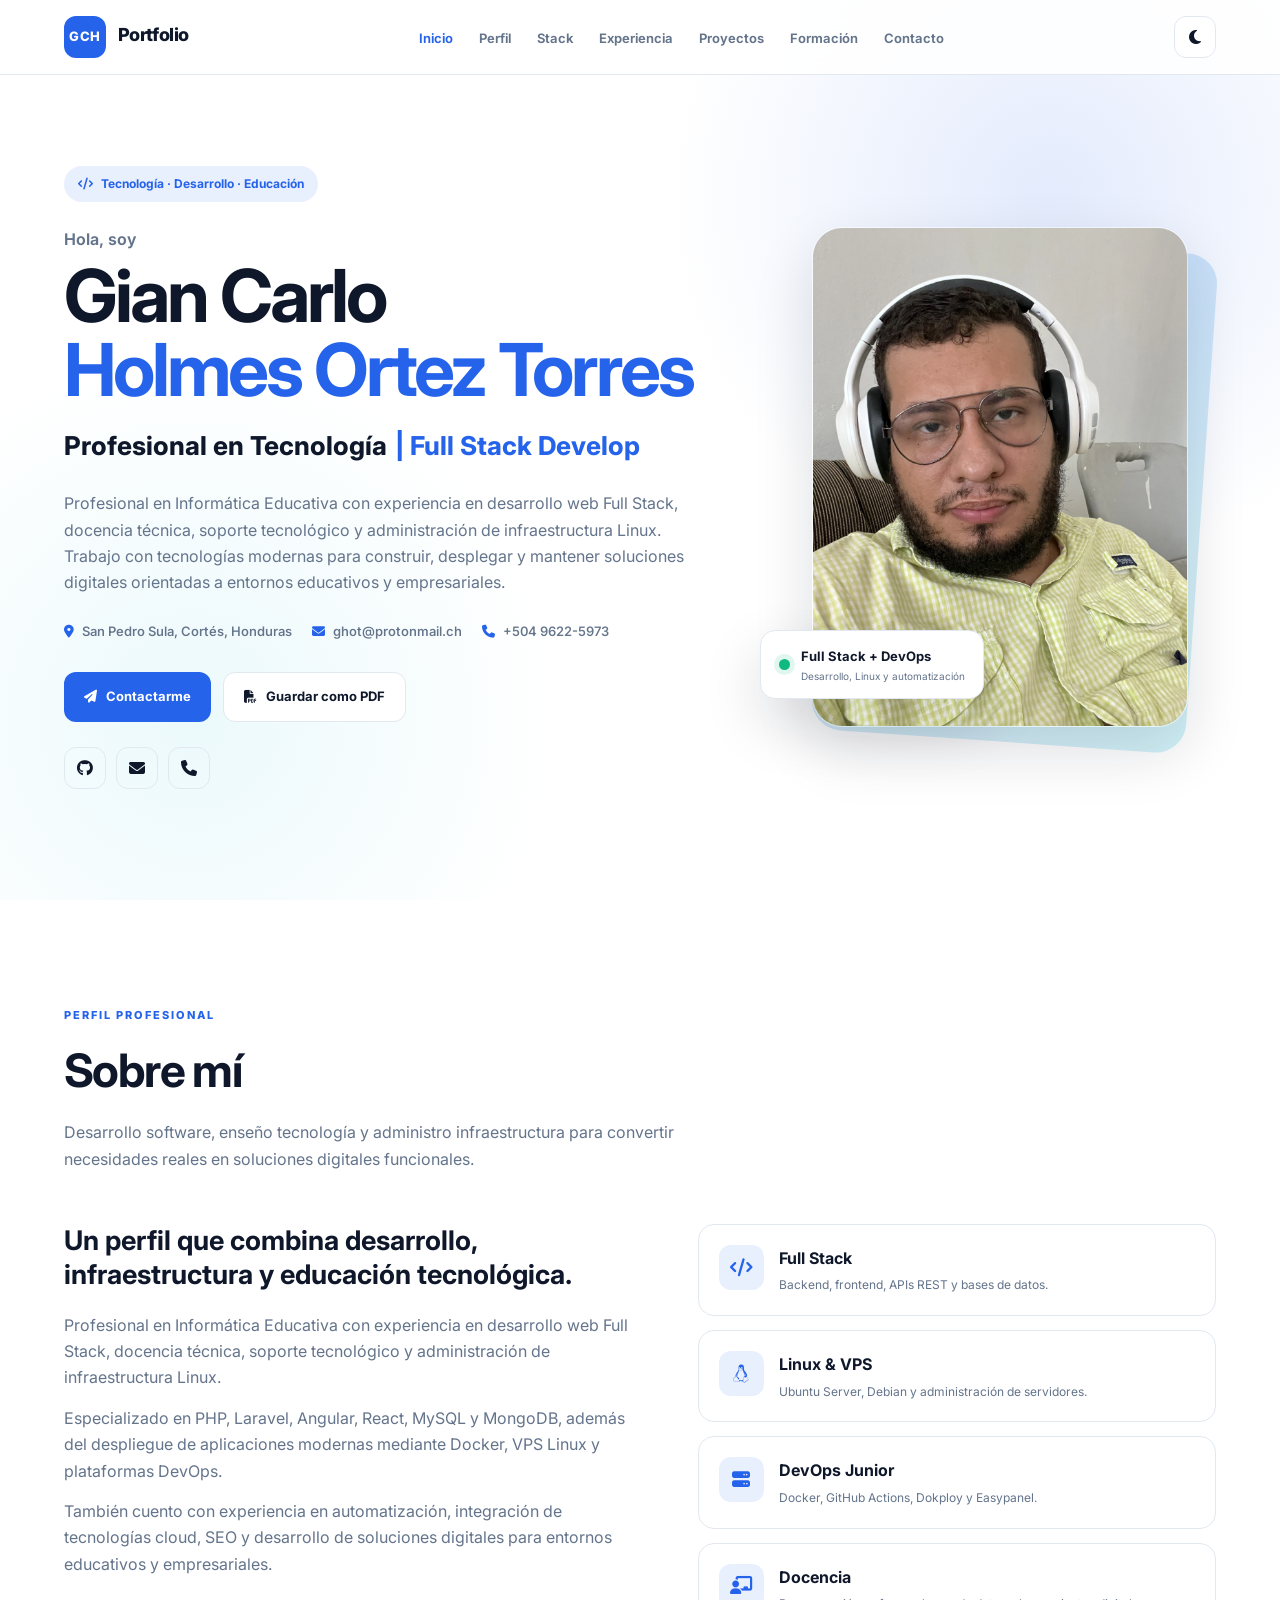
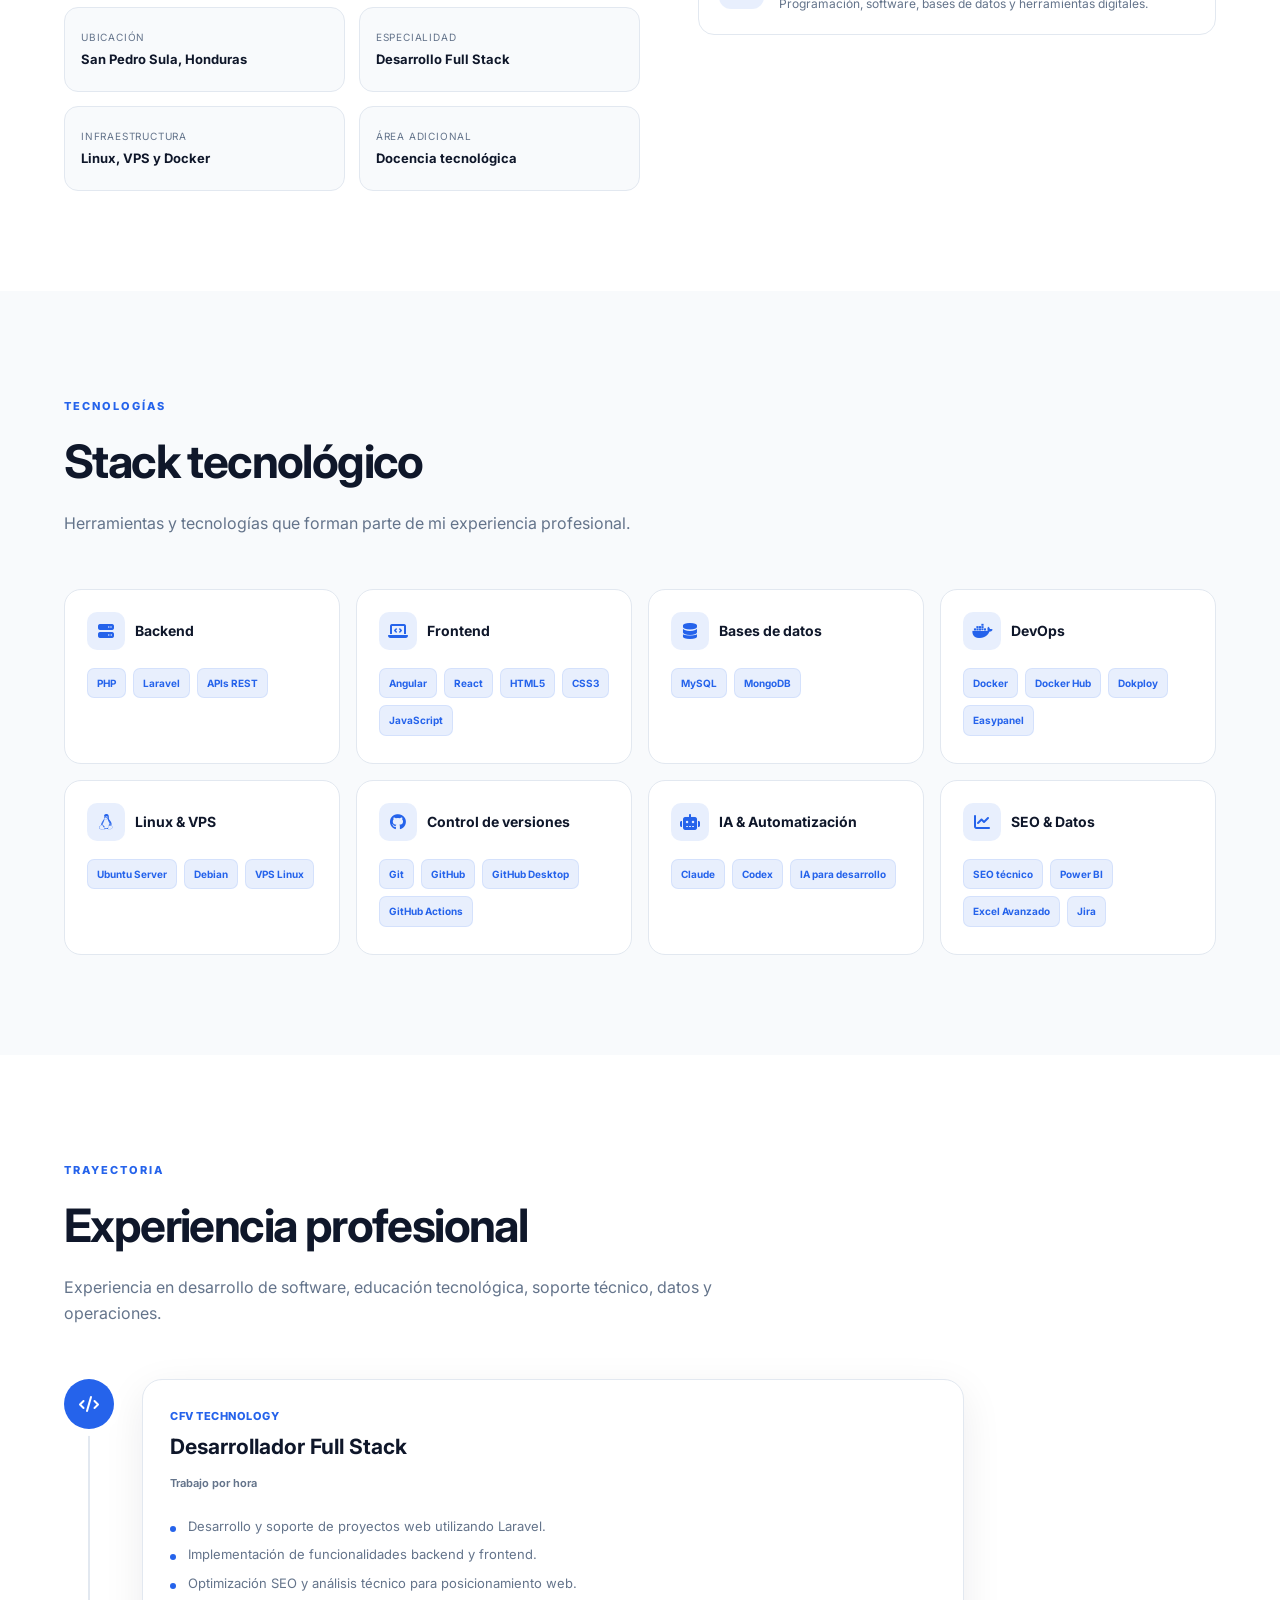
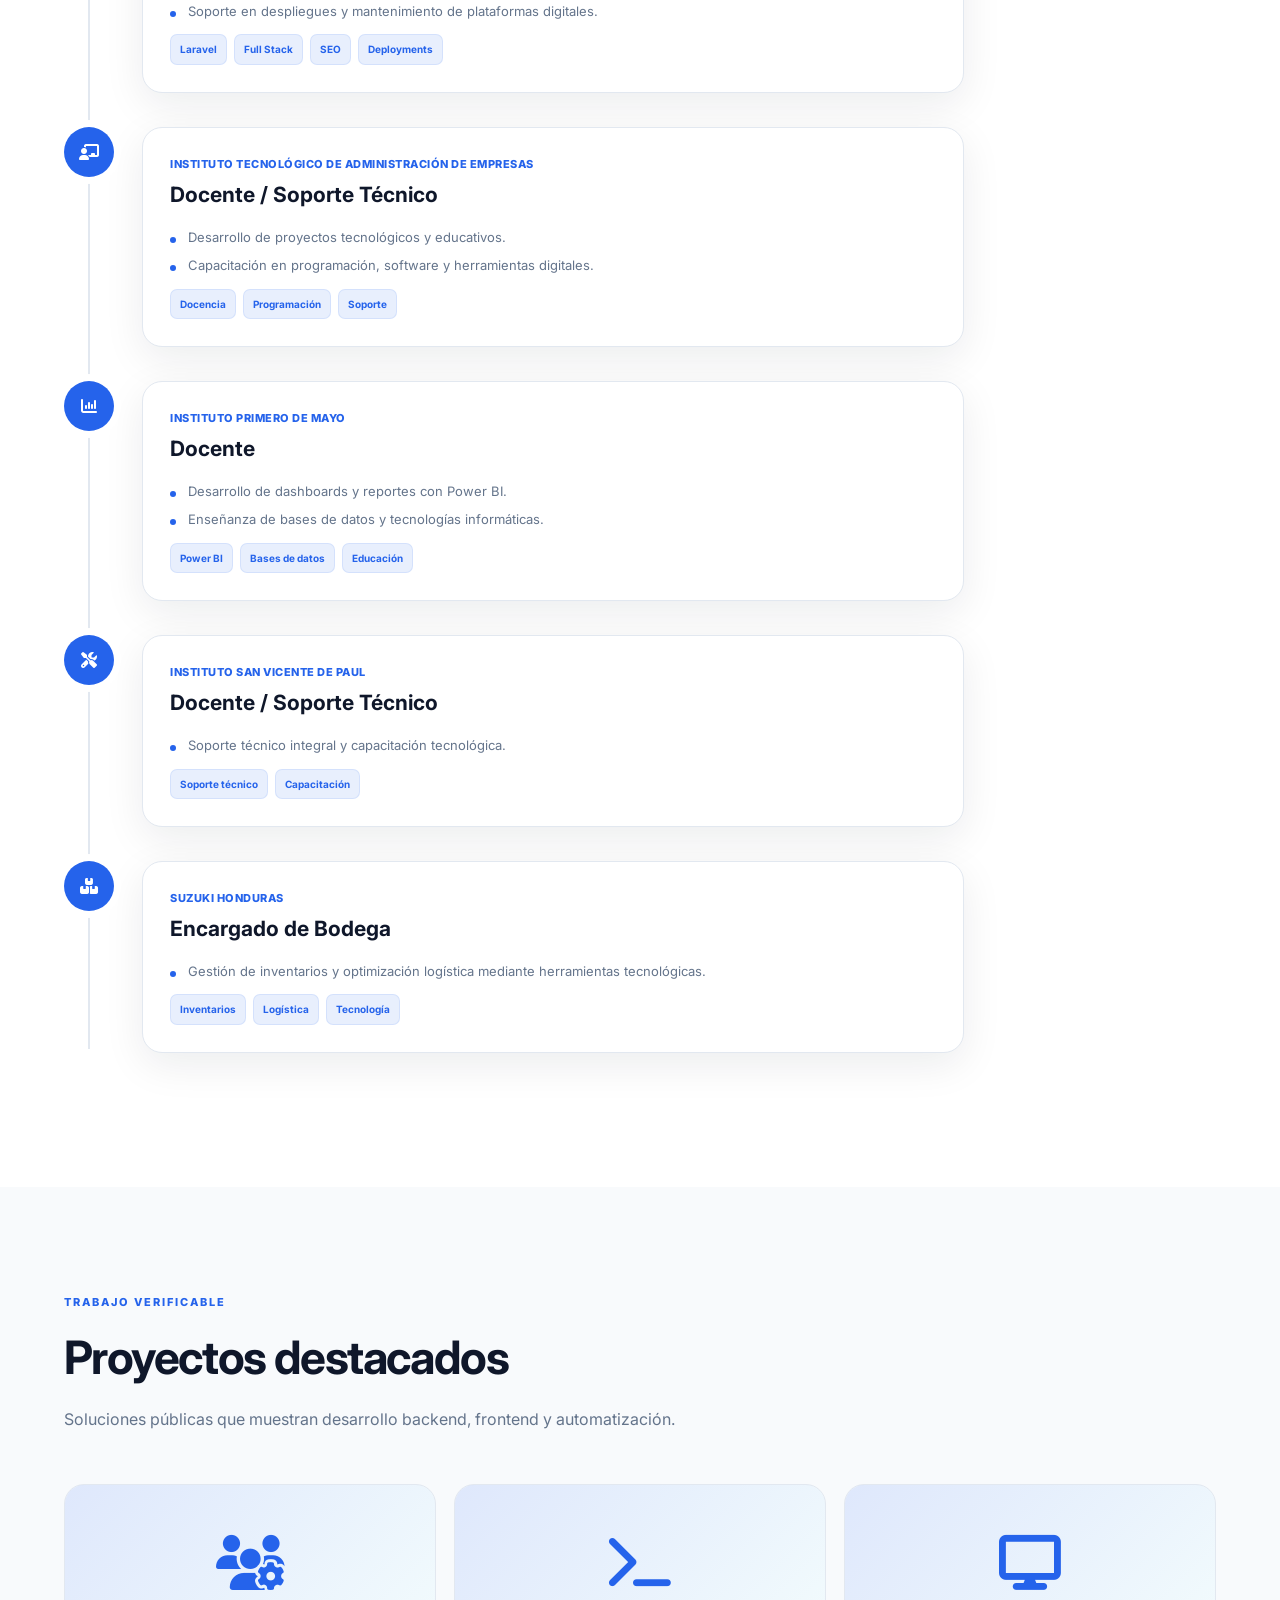
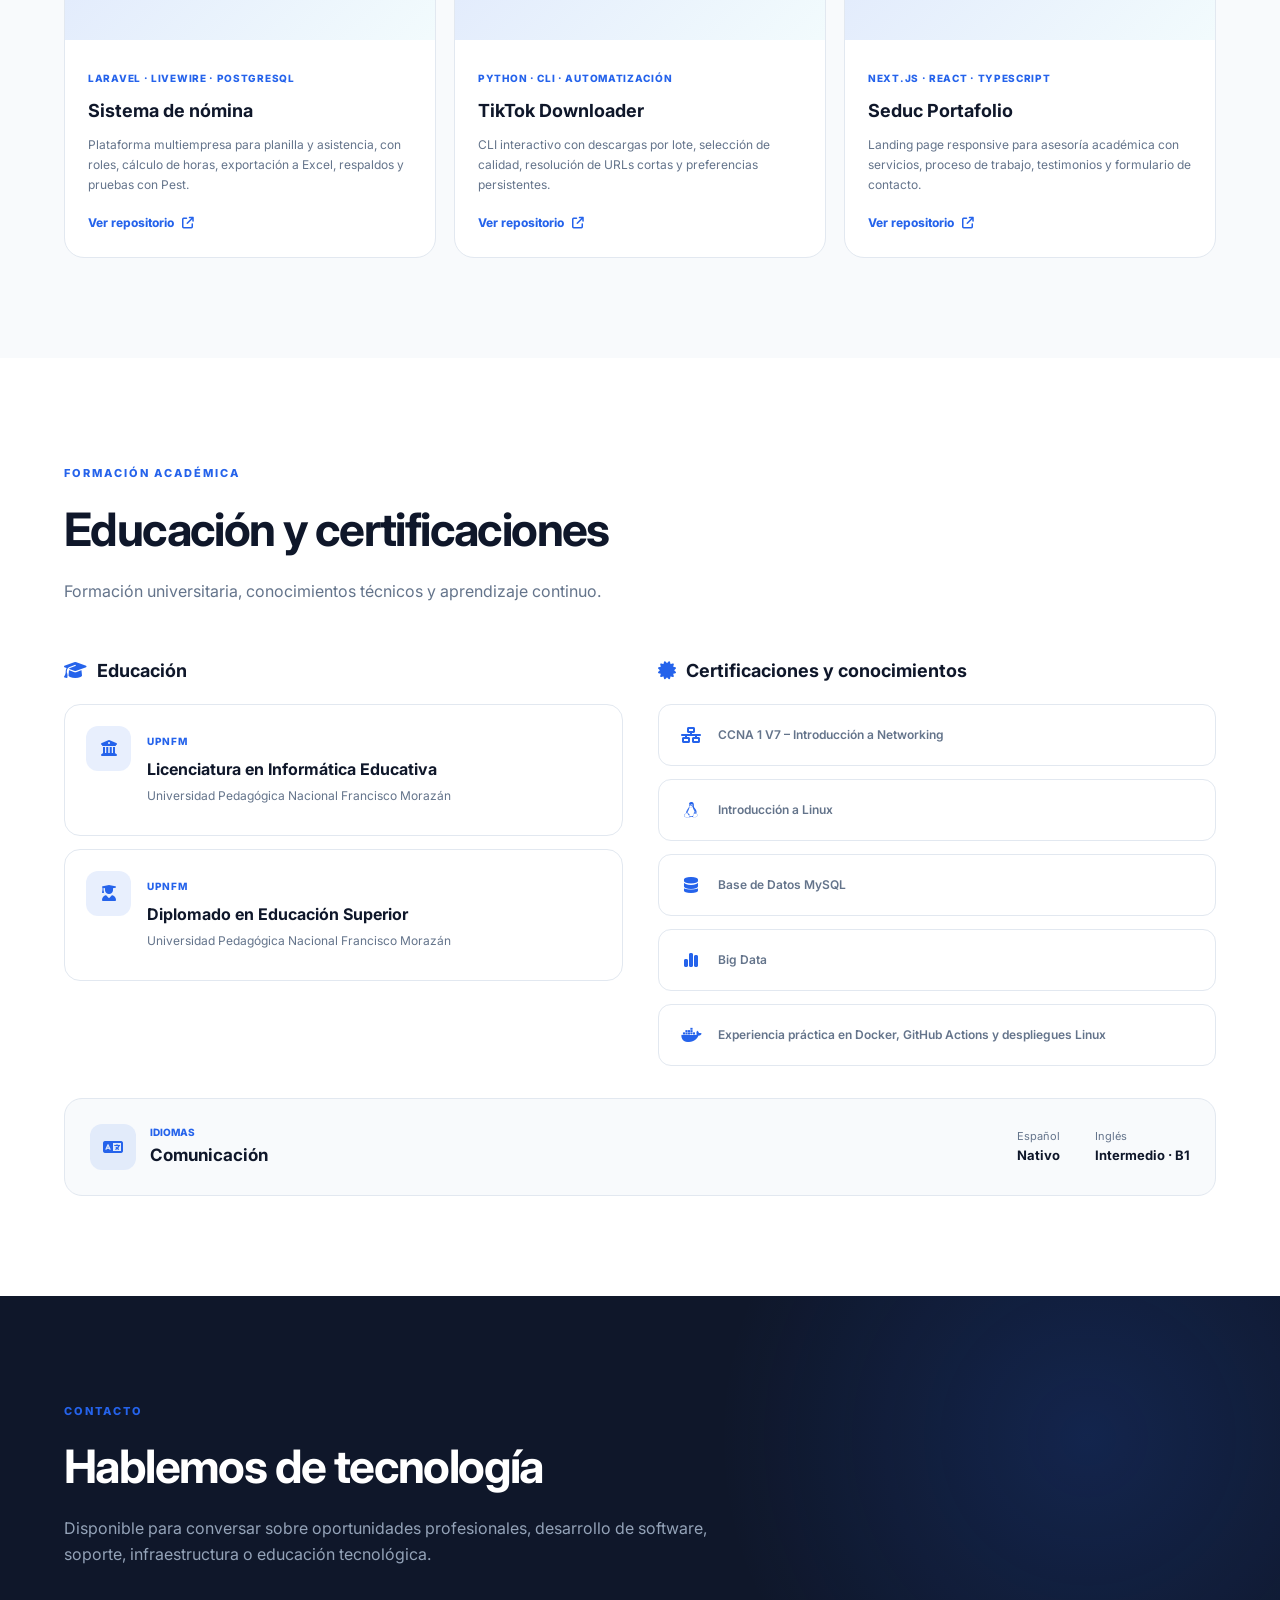
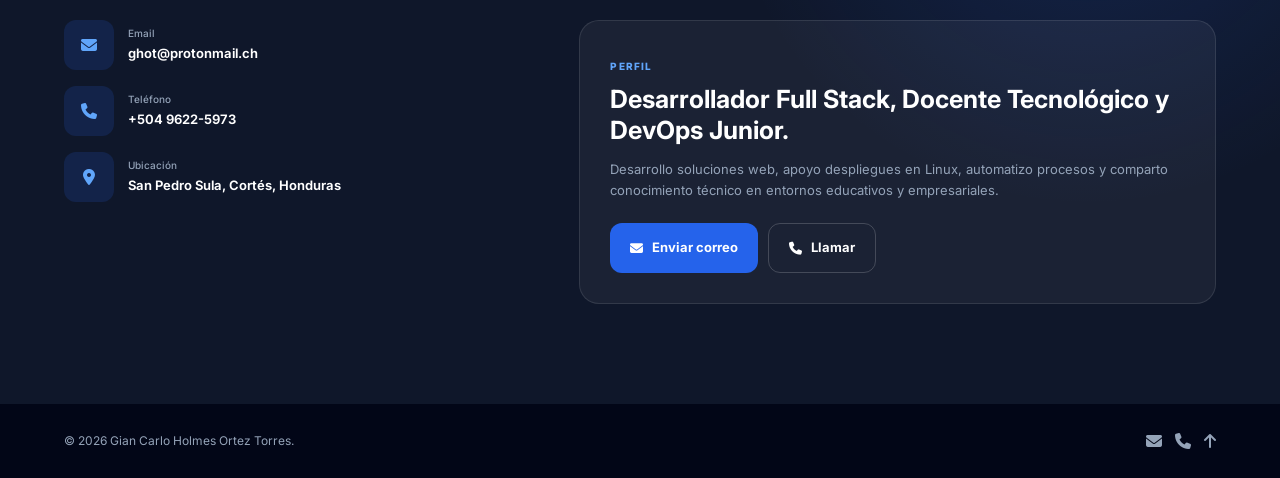
==== index.html @ e02d023d "destaca proyectos públicos verificados" ====
<!DOCTYPE html>
<html lang="es">
<head>
    <meta charset="UTF-8">
    <meta name="viewport" content="width=device-width, initial-scale=1.0">

    <meta name="description"
          content="Currículum profesional de Gian Carlo Holmes Ortez Torres, Desarrollador Full Stack, Docente Tecnológico y DevOps Junior.">

    <meta name="author"
          content="Gian Carlo Holmes Ortez Torres">

    <link rel="canonical" href="https://m3rsy.github.io/">
    <link rel="icon" href="assets/img/perfil.webp" type="image/webp">
    <meta name="theme-color" content="#2563eb">

    <meta property="og:type" content="profile">
    <meta property="og:locale" content="es_HN">
    <meta property="og:url" content="https://m3rsy.github.io/">
    <meta property="og:title" content="Gian Carlo Holmes | Full Stack Developer">
    <meta property="og:description"
          content="Desarrollador Full Stack, docente tecnológico y profesional DevOps con experiencia en Linux, VPS y automatización.">
    <meta property="og:image" content="https://m3rsy.github.io/assets/img/perfil.webp">
    <meta property="profile:first_name" content="Gian Carlo">
    <meta property="profile:last_name" content="Holmes Ortez Torres">

    <meta name="twitter:card" content="summary_large_image">
    <meta name="twitter:title" content="Gian Carlo Holmes | Full Stack Developer">
    <meta name="twitter:description"
          content="Desarrollo Full Stack, educación tecnológica, Linux y DevOps.">
    <meta name="twitter:image" content="https://m3rsy.github.io/assets/img/perfil.webp">

    <title>Gian Carlo Holmes | Full Stack Developer</title>

    <script type="application/ld+json">
    {
        "@context": "https://schema.org",
        "@type": "Person",
        "name": "Gian Carlo Holmes Ortez Torres",
        "url": "https://m3rsy.github.io/",
        "image": "https://m3rsy.github.io/assets/img/perfil.webp",
        "email": "mailto:ghot@protonmail.ch",
        "telephone": "+50496225973",
        "jobTitle": "Desarrollador Full Stack",
        "address": {
            "@type": "PostalAddress",
            "addressLocality": "San Pedro Sula",
            "addressRegion": "Cortés",
            "addressCountry": "HN"
        },
        "sameAs": ["https://github.com/M3rsy"]
    }
    </script>

    <!-- Google Fonts -->
    <link rel="preconnect" href="https://fonts.googleapis.com">
    <link rel="preconnect" href="https://fonts.gstatic.com" crossorigin>
    <link href="https://fonts.googleapis.com/css2?family=Inter:wght@300;400;500;600;700;800&display=swap"
          rel="stylesheet">

    <!-- Font Awesome -->
    <link rel="stylesheet"
          href="https://cdnjs.cloudflare.com/ajax/libs/font-awesome/6.5.2/css/all.min.css">

    <!-- CSS -->
    <link rel="stylesheet" href="css/styles.css">
</head>

<body>

<a class="skip-link" href="#contenido">Saltar al contenido principal</a>

<header class="header">
    <nav class="navbar container">
        <a href="#inicio" class="logo">
            <span>GCH</span>
            Portfolio
        </a>

        <button class="menu-toggle"
                id="menuToggle"
                aria-label="Abrir menú"
                aria-controls="navMenu"
                aria-expanded="false">
            <i class="fa-solid fa-bars"></i>
        </button>

        <ul class="nav-menu" id="navMenu">
            <li><a href="#inicio" class="nav-link">Inicio</a></li>
            <li><a href="#perfil" class="nav-link">Perfil</a></li>
            <li><a href="#stack" class="nav-link">Stack</a></li>
            <li><a href="#experiencia" class="nav-link">Experiencia</a></li>
            <li><a href="#proyectos" class="nav-link">Proyectos</a></li>
            <li><a href="#formacion" class="nav-link">Formación</a></li>
            <li><a href="#contacto" class="nav-link">Contacto</a></li>
        </ul>

        <button class="theme-toggle"
                id="themeToggle"
                aria-label="Activar tema oscuro"
                aria-pressed="false">
            <i class="fa-solid fa-moon"></i>
        </button>
    </nav>
</header>


<main id="contenido">

<!-- =========================
     HERO
========================= -->
<section id="inicio" class="hero">
    <div class="container hero-grid">

        <div class="hero-content">

            <span class="hero-badge">
                <i class="fa-solid fa-code"></i>
                Tecnología · Desarrollo · Educación
            </span>

            <p class="hero-intro">Hola, soy</p>

            <h1>
                Gian Carlo
                <span>Holmes Ortez Torres</span>
            </h1>

            <div class="role-line">
                <span class="role-static">Profesional en Tecnología</span>
                <span class="typing-text"></span>
            </div>

            <p class="hero-description">
                Profesional en Informática Educativa con experiencia en desarrollo web Full Stack,
                docencia técnica, soporte tecnológico y administración de infraestructura Linux.
                Trabajo con tecnologías modernas para construir, desplegar y mantener soluciones
                digitales orientadas a entornos educativos y empresariales.
            </p>

            <div class="hero-info">
                <div>
                    <i class="fa-solid fa-location-dot"></i>
                    San Pedro Sula, Cortés, Honduras
                </div>

                <a href="mailto:ghot@protonmail.ch">
                    <i class="fa-solid fa-envelope"></i>
                    ghot@protonmail.ch
                </a>

                <a href="tel:+50496225973">
                    <i class="fa-solid fa-phone"></i>
                    +504 9622-5973
                </a>
            </div>

            <div class="hero-buttons">
                <a href="#contacto" class="btn btn-primary">
                    <i class="fa-solid fa-paper-plane"></i>
                    Contactarme
                </a>

                <button class="btn btn-secondary" id="printCV">
                    <i class="fa-solid fa-file-pdf"></i>
                    Guardar como PDF
                </button>
            </div>

            <div class="social-links">
                <a href="https://github.com/M3rsy"
                   target="_blank"
                   rel="noopener noreferrer"
                   aria-label="GitHub"
                   title="Perfil de GitHub de Gian Carlo">
                    <i class="fa-brands fa-github"></i>
                </a>

                <a href="mailto:ghot@protonmail.ch"
                   aria-label="Correo electrónico">
                    <i class="fa-solid fa-envelope"></i>
                </a>

                <a href="tel:+50496225973"
                   aria-label="Teléfono">
                    <i class="fa-solid fa-phone"></i>
                </a>
            </div>

        </div>

        <div class="hero-image">
            <div class="image-decoration"></div>

            <picture>
                <source srcset="assets/img/perfil.webp" type="image/webp">
                <img src="assets/img/perfil.jpg"
                     width="2316"
                     height="3088"
                     fetchpriority="high"
                     alt="Gian Carlo Holmes Ortez Torres">
            </picture>

            <div class="profile-card">
                <span class="status-dot"></span>
                <div>
                    <strong>Full Stack + DevOps</strong>
                    <small>Desarrollo, Linux y automatización</small>
                </div>
            </div>
        </div>

    </div>
</section>


<!-- =========================
     PERFIL
========================= -->
<section id="perfil" class="section">
    <div class="container">

        <div class="section-heading">
            <span>Perfil profesional</span>
            <h2>Sobre mí</h2>
            <p>
                Desarrollo software, enseño tecnología y administro infraestructura
                para convertir necesidades reales en soluciones digitales funcionales.
            </p>
        </div>

        <div class="about-grid">

            <div class="about-text">
                <h3>
                    Un perfil que combina desarrollo,
                    infraestructura y educación tecnológica.
                </h3>

                <p>
                    Profesional en Informática Educativa con experiencia en desarrollo web
                    Full Stack, docencia técnica, soporte tecnológico y administración
                    de infraestructura Linux.
                </p>

                <p>
                    Especializado en PHP, Laravel, Angular, React, MySQL y MongoDB,
                    además del despliegue de aplicaciones modernas mediante Docker,
                    VPS Linux y plataformas DevOps.
                </p>

                <p>
                    También cuento con experiencia en automatización, integración de
                    tecnologías cloud, SEO y desarrollo de soluciones digitales para
                    entornos educativos y empresariales.
                </p>

                <div class="personal-data">
                    <div>
                        <span>Ubicación</span>
                        <strong>San Pedro Sula, Honduras</strong>
                    </div>

                    <div>
                        <span>Especialidad</span>
                        <strong>Desarrollo Full Stack</strong>
                    </div>

                    <div>
                        <span>Infraestructura</span>
                        <strong>Linux, VPS y Docker</strong>
                    </div>

                    <div>
                        <span>Área adicional</span>
                        <strong>Docencia tecnológica</strong>
                    </div>
                </div>
            </div>

            <div class="focus-grid">

                <article class="focus-card">
                    <div class="focus-icon">
                        <i class="fa-solid fa-code"></i>
                    </div>
                    <div>
                        <h3>Full Stack</h3>
                        <p>Backend, frontend, APIs REST y bases de datos.</p>
                    </div>
                </article>

                <article class="focus-card">
                    <div class="focus-icon">
                        <i class="fa-brands fa-linux"></i>
                    </div>
                    <div>
                        <h3>Linux & VPS</h3>
                        <p>Ubuntu Server, Debian y administración de servidores.</p>
                    </div>
                </article>

                <article class="focus-card">
                    <div class="focus-icon">
                        <i class="fa-solid fa-server"></i>
                    </div>
                    <div>
                        <h3>DevOps Junior</h3>
                        <p>Docker, GitHub Actions, Dokploy y Easypanel.</p>
                    </div>
                </article>

                <article class="focus-card">
                    <div class="focus-icon">
                        <i class="fa-solid fa-chalkboard-user"></i>
                    </div>
                    <div>
                        <h3>Docencia</h3>
                        <p>Programación, software, bases de datos y herramientas digitales.</p>
                    </div>
                </article>

            </div>
        </div>
    </div>
</section>


<!-- =========================
     STACK
========================= -->
<section id="stack" class="section section-light">
    <div class="container">

        <div class="section-heading">
            <span>Tecnologías</span>
            <h2>Stack tecnológico</h2>
            <p>
                Herramientas y tecnologías que forman parte de mi experiencia profesional.
            </p>
        </div>

        <div class="stack-grid">

            <article class="stack-card">
                <div class="stack-card-head">
                    <i class="fa-solid fa-server"></i>
                    <h3>Backend</h3>
                </div>
                <div class="tags">
                    <span>PHP</span>
                    <span>Laravel</span>
                    <span>APIs REST</span>
                </div>
            </article>

            <article class="stack-card">
                <div class="stack-card-head">
                    <i class="fa-solid fa-laptop-code"></i>
                    <h3>Frontend</h3>
                </div>
                <div class="tags">
                    <span>Angular</span>
                    <span>React</span>
                    <span>HTML5</span>
                    <span>CSS3</span>
                    <span>JavaScript</span>
                </div>
            </article>

            <article class="stack-card">
                <div class="stack-card-head">
                    <i class="fa-solid fa-database"></i>
                    <h3>Bases de datos</h3>
                </div>
                <div class="tags">
                    <span>MySQL</span>
                    <span>MongoDB</span>
                </div>
            </article>

            <article class="stack-card">
                <div class="stack-card-head">
                    <i class="fa-brands fa-docker"></i>
                    <h3>DevOps</h3>
                </div>
                <div class="tags">
                    <span>Docker</span>
                    <span>Docker Hub</span>
                    <span>Dokploy</span>
                    <span>Easypanel</span>
                </div>
            </article>

            <article class="stack-card">
                <div class="stack-card-head">
                    <i class="fa-brands fa-linux"></i>
                    <h3>Linux & VPS</h3>
                </div>
                <div class="tags">
                    <span>Ubuntu Server</span>
                    <span>Debian</span>
                    <span>VPS Linux</span>
                </div>
            </article>

            <article class="stack-card">
                <div class="stack-card-head">
                    <i class="fa-brands fa-github"></i>
                    <h3>Control de versiones</h3>
                </div>
                <div class="tags">
                    <span>Git</span>
                    <span>GitHub</span>
                    <span>GitHub Desktop</span>
                    <span>GitHub Actions</span>
                </div>
            </article>

            <article class="stack-card">
                <div class="stack-card-head">
                    <i class="fa-solid fa-robot"></i>
                    <h3>IA & Automatización</h3>
                </div>
                <div class="tags">
                    <span>Claude</span>
                    <span>Codex</span>
                    <span>IA para desarrollo</span>
                </div>
            </article>

            <article class="stack-card">
                <div class="stack-card-head">
                    <i class="fa-solid fa-chart-line"></i>
                    <h3>SEO & Datos</h3>
                </div>
                <div class="tags">
                    <span>SEO técnico</span>
                    <span>Power BI</span>
                    <span>Excel Avanzado</span>
                    <span>Jira</span>
                </div>
            </article>

        </div>
    </div>
</section>


<!-- =========================
     EXPERIENCIA
========================= -->
<section id="experiencia" class="section">
    <div class="container">

        <div class="section-heading">
            <span>Trayectoria</span>
            <h2>Experiencia profesional</h2>
            <p>
                Experiencia en desarrollo de software, educación tecnológica,
                soporte técnico, datos y operaciones.
            </p>
        </div>

        <div class="timeline">

            <article class="timeline-item">
                <div class="timeline-icon">
                    <i class="fa-solid fa-code"></i>
                </div>

                <div class="timeline-content">
                    <span class="timeline-company">CFV Technology</span>
                    <h3>Desarrollador Full Stack</h3>
                    <span class="timeline-type">Trabajo por hora</span>

                    <ul>
                        <li>Desarrollo y soporte de proyectos web utilizando Laravel.</li>
                        <li>Implementación de funcionalidades backend y frontend.</li>
                        <li>Optimización SEO y análisis técnico para posicionamiento web.</li>
                        <li>Soporte en despliegues y mantenimiento de plataformas digitales.</li>
                    </ul>

                    <div class="tags">
                        <span>Laravel</span>
                        <span>Full Stack</span>
                        <span>SEO</span>
                        <span>Deployments</span>
                    </div>
                </div>
            </article>

            <article class="timeline-item">
                <div class="timeline-icon">
                    <i class="fa-solid fa-chalkboard-user"></i>
                </div>

                <div class="timeline-content">
                    <span class="timeline-company">
                        Instituto Tecnológico de Administración de Empresas
                    </span>
                    <h3>Docente / Soporte Técnico</h3>

                    <ul>
                        <li>Desarrollo de proyectos tecnológicos y educativos.</li>
                        <li>Capacitación en programación, software y herramientas digitales.</li>
                    </ul>

                    <div class="tags">
                        <span>Docencia</span>
                        <span>Programación</span>
                        <span>Soporte</span>
                    </div>
                </div>
            </article>

            <article class="timeline-item">
                <div class="timeline-icon">
                    <i class="fa-solid fa-chart-column"></i>
                </div>

                <div class="timeline-content">
                    <span class="timeline-company">Instituto Primero de Mayo</span>
                    <h3>Docente</h3>

                    <ul>
                        <li>Desarrollo de dashboards y reportes con Power BI.</li>
                        <li>Enseñanza de bases de datos y tecnologías informáticas.</li>
                    </ul>

                    <div class="tags">
                        <span>Power BI</span>
                        <span>Bases de datos</span>
                        <span>Educación</span>
                    </div>
                </div>
            </article>

            <article class="timeline-item">
                <div class="timeline-icon">
                    <i class="fa-solid fa-screwdriver-wrench"></i>
                </div>

                <div class="timeline-content">
                    <span class="timeline-company">Instituto San Vicente de Paul</span>
                    <h3>Docente / Soporte Técnico</h3>

                    <ul>
                        <li>Soporte técnico integral y capacitación tecnológica.</li>
                    </ul>

                    <div class="tags">
                        <span>Soporte técnico</span>
                        <span>Capacitación</span>
                    </div>
                </div>
            </article>

            <article class="timeline-item">
                <div class="timeline-icon">
                    <i class="fa-solid fa-boxes-stacked"></i>
                </div>

                <div class="timeline-content">
                    <span class="timeline-company">Suzuki Honduras</span>
                    <h3>Encargado de Bodega</h3>

                    <ul>
                        <li>
                            Gestión de inventarios y optimización logística mediante
                            herramientas tecnológicas.
                        </li>
                    </ul>

                    <div class="tags">
                        <span>Inventarios</span>
                        <span>Logística</span>
                        <span>Tecnología</span>
                    </div>
                </div>
            </article>

        </div>
    </div>
</section>


<!-- =========================
     PROYECTOS
========================= -->
<section id="proyectos" class="section section-light">
    <div class="container">

        <div class="section-heading">
            <span>Trabajo verificable</span>
            <h2>Proyectos destacados</h2>
            <p>
                Soluciones públicas que muestran desarrollo backend, frontend y automatización.
            </p>
        </div>

        <div class="projects-grid">

            <article class="project-card">
                <div class="project-visual">
                    <i class="fa-solid fa-users-gear"></i>
                </div>

                <div class="project-content">
                    <span>Laravel · Livewire · PostgreSQL</span>
                    <h3>Sistema de nómina</h3>
                    <p>
                        Plataforma multiempresa para planilla y asistencia, con roles,
                        cálculo de horas, exportación a Excel, respaldos y pruebas con Pest.
                    </p>
                    <a class="project-link"
                       href="https://github.com/M3rsy/nomina"
                       target="_blank"
                       rel="noopener noreferrer">
                        Ver repositorio <i class="fa-solid fa-arrow-up-right-from-square"></i>
                    </a>
                </div>
            </article>

            <article class="project-card">
                <div class="project-visual">
                    <i class="fa-solid fa-terminal"></i>
                </div>

                <div class="project-content">
                    <span>Python · CLI · Automatización</span>
                    <h3>TikTok Downloader</h3>
                    <p>
                        CLI interactivo con descargas por lote, selección de calidad,
                        resolución de URLs cortas y preferencias persistentes.
                    </p>
                    <a class="project-link"
                       href="https://github.com/M3rsy/tik-tok-downloader"
                       target="_blank"
                       rel="noopener noreferrer">
                        Ver repositorio <i class="fa-solid fa-arrow-up-right-from-square"></i>
                    </a>
                </div>
            </article>

            <article class="project-card">
                <div class="project-visual">
                    <i class="fa-solid fa-display"></i>
                </div>

                <div class="project-content">
                    <span>Next.js · React · TypeScript</span>
                    <h3>Seduc Portafolio</h3>
                    <p>
                        Landing page responsive para asesoría académica con servicios,
                        proceso de trabajo, testimonios y formulario de contacto.
                    </p>
                    <a class="project-link"
                       href="https://github.com/M3rsy/Seduc-Portafolio"
                       target="_blank"
                       rel="noopener noreferrer">
                        Ver repositorio <i class="fa-solid fa-arrow-up-right-from-square"></i>
                    </a>
                </div>
            </article>

        </div>
    </div>
</section>


<!-- =========================
     FORMACIÓN
========================= -->
<section id="formacion" class="section">
    <div class="container">

        <div class="section-heading">
            <span>Formación académica</span>
            <h2>Educación y certificaciones</h2>
            <p>
                Formación universitaria, conocimientos técnicos y aprendizaje continuo.
            </p>
        </div>

        <div class="formation-layout">

            <div>
                <h3 class="subsection-title">
                    <i class="fa-solid fa-graduation-cap"></i>
                    Educación
                </h3>

                <div class="education-list">

                    <article class="education-card">
                        <div class="education-icon">
                            <i class="fa-solid fa-university"></i>
                        </div>

                        <div>
                            <span>UPNFM</span>
                            <h3>Licenciatura en Informática Educativa</h3>
                            <p>
                                Universidad Pedagógica Nacional Francisco Morazán
                            </p>
                        </div>
                    </article>

                    <article class="education-card">
                        <div class="education-icon">
                            <i class="fa-solid fa-user-graduate"></i>
                        </div>

                        <div>
                            <span>UPNFM</span>
                            <h3>Diplomado en Educación Superior</h3>
                            <p>
                                Universidad Pedagógica Nacional Francisco Morazán
                            </p>
                        </div>
                    </article>

                </div>
            </div>


            <div>
                <h3 class="subsection-title">
                    <i class="fa-solid fa-certificate"></i>
                    Certificaciones y conocimientos
                </h3>

                <div class="certification-list">

                    <article class="certification-item">
                        <i class="fa-solid fa-network-wired"></i>
                        <span>CCNA 1 V7 – Introducción a Networking</span>
                    </article>

                    <article class="certification-item">
                        <i class="fa-brands fa-linux"></i>
                        <span>Introducción a Linux</span>
                    </article>

                    <article class="certification-item">
                        <i class="fa-solid fa-database"></i>
                        <span>Base de Datos MySQL</span>
                    </article>

                    <article class="certification-item">
                        <i class="fa-solid fa-chart-simple"></i>
                        <span>Big Data</span>
                    </article>

                    <article class="certification-item">
                        <i class="fa-brands fa-docker"></i>
                        <span>
                            Experiencia práctica en Docker, GitHub Actions
                            y despliegues Linux
                        </span>
                    </article>

                </div>
            </div>

        </div>


        <div class="languages-card">
            <div class="languages-head">
                <i class="fa-solid fa-language"></i>
                <div>
                    <span>Idiomas</span>
                    <h3>Comunicación</h3>
                </div>
            </div>

            <div class="language-items">
                <div class="language-item">
                    <span>Español</span>
                    <strong>Nativo</strong>
                </div>

                <div class="language-item">
                    <span>Inglés</span>
                    <strong>Intermedio · B1</strong>
                </div>
            </div>
        </div>

    </div>
</section>


<!-- =========================
     CONTACTO
========================= -->
<section id="contacto" class="section contact-section">
    <div class="container">

        <div class="section-heading light">
            <span>Contacto</span>
            <h2>Hablemos de tecnología</h2>
            <p>
                Disponible para conversar sobre oportunidades profesionales,
                desarrollo de software, soporte, infraestructura o educación tecnológica.
            </p>
        </div>

        <div class="contact-grid">

            <div class="contact-info">

                <a class="contact-item" href="mailto:ghot@protonmail.ch">
                    <div>
                        <i class="fa-solid fa-envelope"></i>
                    </div>
                    <span>
                        <small>Email</small>
                        ghot@protonmail.ch
                    </span>
                </a>

                <a class="contact-item" href="tel:+50496225973">
                    <div>
                        <i class="fa-solid fa-phone"></i>
                    </div>
                    <span>
                        <small>Teléfono</small>
                        +504 9622-5973
                    </span>
                </a>

                <article class="contact-item">
                    <div>
                        <i class="fa-solid fa-location-dot"></i>
                    </div>
                    <span>
                        <small>Ubicación</small>
                        San Pedro Sula, Cortés, Honduras
                    </span>
                </article>

            </div>


            <div class="contact-panel">
                <span class="contact-panel-label">Perfil</span>

                <h3>
                    Desarrollador Full Stack,
                    Docente Tecnológico y DevOps Junior.
                </h3>

                <p>
                    Desarrollo soluciones web, apoyo despliegues en Linux,
                    automatizo procesos y comparto conocimiento técnico
                    en entornos educativos y empresariales.
                </p>

                <div class="contact-panel-actions">
                    <a href="mailto:ghot@protonmail.ch"
                       class="btn btn-primary">
                        <i class="fa-solid fa-envelope"></i>
                        Enviar correo
                    </a>

                    <a href="tel:+50496225973"
                       class="btn btn-dark-outline">
                        <i class="fa-solid fa-phone"></i>
                        Llamar
                    </a>
                </div>
            </div>

        </div>

    </div>
</section>

</main>


<footer class="footer">
    <div class="container footer-content">

        <p>
            © <span id="currentYear"></span>
            Gian Carlo Holmes Ortez Torres.
        </p>

        <div>
            <a href="mailto:ghot@protonmail.ch" aria-label="Correo">
                <i class="fa-solid fa-envelope"></i>
            </a>

            <a href="tel:+50496225973" aria-label="Teléfono">
                <i class="fa-solid fa-phone"></i>
            </a>

            <a href="#inicio" aria-label="Volver al inicio">
                <i class="fa-solid fa-arrow-up"></i>
            </a>
        </div>

    </div>
</footer>


<button id="scrollTop"
        class="scroll-top"
        aria-label="Volver arriba">
    <i class="fa-solid fa-arrow-up"></i>
</button>

<script src="js/app.js"></script>

</body>
</html>
---- css/styles.css ----
/* ==============================================
   VARIABLES
============================================== */

:root {
    --primary: #2563eb;
    --primary-dark: #1d4ed8;
    --primary-soft: rgba(37, 99, 235, 0.10);

    --accent: #06b6d4;

    --background: #ffffff;
    --background-light: #f8fafc;

    --card: #ffffff;

    --text: #0f172a;
    --text-secondary: #64748b;

    --border: #e2e8f0;

    --success: #10b981;

    --shadow:
        0 12px 40px rgba(15, 23, 42, 0.08);

    --shadow-hover:
        0 24px 60px rgba(15, 23, 42, 0.14);

    --radius: 20px;

    --transition: 0.3s ease;
}


/* DARK MODE */

body.dark {
    --background: #0f172a;
    --background-light: #111827;
    --card: #1e293b;
    --text: #f8fafc;
    --text-secondary: #94a3b8;
    --border: #334155;
    --primary-soft: rgba(96, 165, 250, 0.12);
}


/* ==============================================
   RESET
============================================== */

* {
    margin: 0;
    padding: 0;
    box-sizing: border-box;
}


html {
    scroll-behavior: smooth;
}


body {
    font-family: "Inter", sans-serif;
    background: var(--background);
    color: var(--text);
    line-height: 1.65;
    transition:
        background var(--transition),
        color var(--transition);
}


img {
    width: 100%;
    display: block;
}


a {
    text-decoration: none;
    color: inherit;
}


ul {
    list-style: none;
}


button,
input,
textarea {
    font: inherit;
}


button {
    cursor: pointer;
}


:focus-visible {
    outline: 3px solid var(--accent);
    outline-offset: 4px;
}


.skip-link {
    position: fixed;
    top: 12px;
    left: 12px;
    z-index: 2000;

    padding: 10px 16px;
    border-radius: 10px;

    background: var(--text);
    color: var(--background);

    transform: translateY(-150%);
}


.skip-link:focus {
    transform: translateY(0);
}


.container {
    width: min(1160px, 90%);
    margin-inline: auto;
}


/* ==============================================
   HEADER
============================================== */

.header {
    position: fixed;
    top: 0;
    left: 0;
    width: 100%;
    z-index: 1000;

    background: rgba(255, 255, 255, 0.86);
    backdrop-filter: blur(18px);

    border-bottom: 1px solid var(--border);
}


body.dark .header {
    background: rgba(15, 23, 42, 0.90);
}


.navbar {
    min-height: 74px;

    display: flex;
    align-items: center;
    justify-content: space-between;

    gap: 24px;
}


.logo {
    font-size: 18px;
    font-weight: 800;
    letter-spacing: -0.4px;
}


.logo span {
    display: inline-flex;
    align-items: center;
    justify-content: center;

    width: 42px;
    height: 42px;

    margin-right: 8px;

    border-radius: 12px;

    background: var(--primary);
    color: #ffffff;

    font-size: 13px;
    letter-spacing: 0.6px;
}


.nav-menu {
    display: flex;
    align-items: center;
    gap: 26px;
}


.nav-link {
    font-size: 13px;
    font-weight: 650;

    color: var(--text-secondary);

    transition: var(--transition);
}


.nav-link:hover,
.nav-link.active {
    color: var(--primary);
}


.theme-toggle,
.menu-toggle {
    width: 42px;
    height: 42px;

    border: 1px solid var(--border);
    border-radius: 12px;

    background: var(--card);
    color: var(--text);

    display: grid;
    place-items: center;

    transition: var(--transition);
}


.theme-toggle:hover,
.menu-toggle:hover {
    border-color: var(--primary);
    color: var(--primary);
}


.menu-toggle {
    display: none;
}


/* ==============================================
   HERO
============================================== */

.hero {
    position: relative;
    overflow: hidden;

    min-height: 100vh;

    padding: 145px 0 90px;

    display: flex;
    align-items: center;

    background:
        radial-gradient(
            circle at 82% 22%,
            rgba(37, 99, 235, 0.13),
            transparent 30%
        ),
        radial-gradient(
            circle at 15% 80%,
            rgba(6, 182, 212, 0.08),
            transparent 28%
        );
}


.hero-grid {
    display: grid;

    grid-template-columns:
        minmax(0, 1.2fr)
        minmax(320px, 0.8fr);

    align-items: center;

    gap: 72px;
}


.hero-badge {
    display: inline-flex;
    align-items: center;

    gap: 8px;

    padding: 8px 14px;

    border-radius: 999px;

    background: var(--primary-soft);
    color: var(--primary);

    font-weight: 700;
    font-size: 12px;

    margin-bottom: 24px;
}


.hero-intro {
    color: var(--text-secondary);
    font-weight: 650;
    margin-bottom: 6px;
}


.hero h1 {
    max-width: 780px;

    font-size: clamp(44px, 5.7vw, 74px);
    line-height: 1.02;

    letter-spacing: -3px;

    margin-bottom: 18px;
}


.hero h1 span {
    display: block;
    color: var(--primary);
}


.role-line {
    min-height: 35px;

    display: flex;
    flex-wrap: wrap;
    align-items: center;

    gap: 8px;

    margin-bottom: 22px;

    font-size: clamp(18px, 2.4vw, 26px);
    font-weight: 750;
}


.role-static {
    color: var(--text);
}


.typing-text {
    color: var(--primary);
}


.hero-description {
    max-width: 720px;

    color: var(--text-secondary);

    font-size: 16px;

    margin-bottom: 25px;
}


.hero-info {
    display: flex;
    flex-wrap: wrap;

    gap: 12px 20px;

    color: var(--text-secondary);

    margin-bottom: 30px;
}


.hero-info div,
.hero-info a {
    display: inline-flex;
    align-items: center;

    gap: 8px;

    font-size: 13px;
    font-weight: 550;

    transition: var(--transition);
}


.hero-info a:hover {
    color: var(--primary);
}


.hero-info i {
    color: var(--primary);
}


/* ==============================================
   BUTTONS
============================================== */

.hero-buttons {
    display: flex;
    flex-wrap: wrap;

    gap: 12px;

    margin-bottom: 25px;
}


.btn {
    display: inline-flex;

    align-items: center;
    justify-content: center;

    gap: 9px;

    border: none;

    padding: 13px 20px;

    border-radius: 12px;

    font-size: 13px;
    font-weight: 700;

    transition: var(--transition);
}


.btn-primary {
    background: var(--primary);
    color: #ffffff;
}


.btn-primary:hover {
    background: var(--primary-dark);
    transform: translateY(-2px);
}


.btn-secondary {
    background: var(--card);
    color: var(--text);

    border: 1px solid var(--border);
}


.btn-secondary:hover {
    border-color: var(--primary);
    color: var(--primary);
    transform: translateY(-2px);
}


.btn-dark-outline {
    color: #ffffff;
    background: transparent;

    border: 1px solid rgba(255, 255, 255, 0.18);
}


.btn-dark-outline:hover {
    border-color: #ffffff;
    background: rgba(255, 255, 255, 0.07);
}


/* ==============================================
   SOCIAL
============================================== */

.social-links {
    display: flex;
    gap: 10px;
}


.social-links a {
    width: 42px;
    height: 42px;

    border-radius: 12px;

    display: grid;
    place-items: center;

    border: 1px solid var(--border);

    transition: var(--transition);
}


.social-links a:hover {
    background: var(--primary);
    border-color: var(--primary);
    color: #ffffff;

    transform: translateY(-3px);
}


/* ==============================================
   HERO IMAGE
============================================== */

.hero-image {
    position: relative;

    max-width: 405px;

    margin-inline: auto;
}


.hero-image img {
    position: relative;

    height: 500px;

    object-fit: cover;

    border-radius: 30px;

    z-index: 2;

    border: 1px solid rgba(255, 255, 255, 0.35);

    box-shadow: var(--shadow-hover);
}


.image-decoration {
    position: absolute;

    inset: 15px -14px -15px 15px;

    background:
        linear-gradient(
            135deg,
            var(--primary),
            var(--accent)
        );

    border-radius: 30px;

    transform: rotate(4deg);

    opacity: 0.18;
}


.profile-card {
    position: absolute;

    bottom: 28px;
    left: -52px;

    z-index: 3;

    max-width: 270px;

    padding: 15px 18px;

    background: var(--card);

    box-shadow: var(--shadow-hover);

    border: 1px solid var(--border);
    border-radius: 15px;

    display: flex;
    align-items: center;

    gap: 11px;
}


.status-dot {
    width: 11px;
    height: 11px;

    flex: 0 0 auto;

    border-radius: 50%;

    background: var(--success);

    box-shadow:
        0 0 0 5px rgba(16, 185, 129, 0.13);
}


.profile-card strong {
    display: block;

    font-size: 13px;
}


.profile-card small {
    display: block;

    color: var(--text-secondary);

    font-size: 10px;
    line-height: 1.4;

    margin-top: 2px;
}


/* ==============================================
   SECTIONS
============================================== */

.section {
    padding: 100px 0;
}


.section-light {
    background: var(--background-light);
}


.section-heading {
    max-width: 700px;

    margin-bottom: 52px;
}


.section-heading > span {
    color: var(--primary);

    text-transform: uppercase;

    letter-spacing: 2px;

    font-size: 11px;
    font-weight: 800;
}


.section-heading h2 {
    font-size: clamp(32px, 4.8vw, 46px);

    margin: 7px 0 10px;

    letter-spacing: -1.6px;
}


.section-heading p {
    color: var(--text-secondary);
}


/* ==============================================
   ABOUT
============================================== */

.about-grid {
    display: grid;

    grid-template-columns:
        minmax(0, 1fr)
        minmax(0, 0.9fr);

    gap: 58px;

    align-items: start;
}


.about-text h3 {
    font-size: 27px;
    line-height: 1.25;

    margin-bottom: 20px;
}


.about-text p {
    color: var(--text-secondary);

    margin-bottom: 14px;
}


.personal-data {
    margin-top: 30px;

    display: grid;

    grid-template-columns:
        repeat(2, minmax(0, 1fr));

    gap: 14px;
}


.personal-data div {
    min-height: 85px;

    display: flex;
    flex-direction: column;
    justify-content: center;

    padding: 16px;

    background: var(--background-light);

    border: 1px solid var(--border);
    border-radius: 14px;
}


body.dark .personal-data div {
    background: rgba(255, 255, 255, 0.025);
}


.personal-data span {
    color: var(--text-secondary);

    font-size: 10px;
    text-transform: uppercase;
    letter-spacing: 0.8px;

    margin-bottom: 3px;
}


.personal-data strong {
    font-size: 13px;
}


.focus-grid {
    display: grid;
    gap: 14px;
}


.focus-card {
    padding: 20px;

    display: flex;
    align-items: flex-start;

    gap: 15px;

    background: var(--card);

    border: 1px solid var(--border);
    border-radius: 16px;

    transition: var(--transition);
}


.focus-card:hover {
    border-color: rgba(37, 99, 235, 0.35);
    transform: translateX(4px);
    box-shadow: var(--shadow);
}


.focus-icon {
    width: 45px;
    height: 45px;

    flex: 0 0 auto;

    border-radius: 12px;

    display: grid;
    place-items: center;

    background: var(--primary-soft);
    color: var(--primary);

    font-size: 18px;
}


.focus-card h3 {
    margin-bottom: 4px;

    font-size: 16px;
}


.focus-card p {
    color: var(--text-secondary);

    font-size: 12px;
}


/* ==============================================
   STACK
============================================== */

.stack-grid {
    display: grid;

    grid-template-columns:
        repeat(4, minmax(0, 1fr));

    gap: 16px;
}


.stack-card {
    min-height: 175px;

    padding: 22px;

    background: var(--card);

    border: 1px solid var(--border);
    border-radius: 17px;

    transition: var(--transition);
}


.stack-card:hover {
    transform: translateY(-5px);

    border-color: rgba(37, 99, 235, 0.35);

    box-shadow: var(--shadow);
}


.stack-card-head {
    display: flex;
    align-items: center;

    gap: 10px;

    margin-bottom: 18px;
}


.stack-card-head i {
    width: 38px;
    height: 38px;

    display: grid;
    place-items: center;

    border-radius: 10px;

    background: var(--primary-soft);
    color: var(--primary);
}


.stack-card-head h3 {
    font-size: 14px;
}


/* ==============================================
   TAGS
============================================== */

.tags {
    display: flex;

    flex-wrap: wrap;

    gap: 7px;

    margin-top: 12px;
}


.tags span {
    padding: 6px 9px;

    background: var(--primary-soft);
    color: var(--primary);

    border: 1px solid rgba(37, 99, 235, 0.10);
    border-radius: 7px;

    font-size: 10px;
    font-weight: 700;
}


/* ==============================================
   TIMELINE
============================================== */

.timeline {
    position: relative;

    max-width: 900px;
}


.timeline::before {
    content: "";

    position: absolute;

    left: 24px;
    top: 4px;

    width: 2px;
    height: calc(100% - 8px);

    background: var(--border);
}


.timeline-item {
    position: relative;

    display: grid;

    grid-template-columns:
        50px 1fr;

    gap: 28px;

    margin-bottom: 34px;
}


.timeline-icon {
    width: 50px;
    height: 50px;

    position: relative;

    z-index: 2;

    border-radius: 50%;

    display: grid;
    place-items: center;

    background: var(--primary);

    color: #ffffff;

    box-shadow:
        0 0 0 7px var(--background);
}


.timeline-content {
    padding: 27px;

    background: var(--card);

    border: 1px solid var(--border);
    border-radius: var(--radius);

    box-shadow: var(--shadow);
}


.timeline-company {
    display: block;

    color: var(--primary);

    font-size: 11px;
    font-weight: 800;

    text-transform: uppercase;
    letter-spacing: 0.5px;
}


.timeline-content h3 {
    margin: 5px 0 3px;

    font-size: 21px;
}


.timeline-type {
    display: inline-block;

    color: var(--text-secondary);

    font-size: 11px;
    font-weight: 650;

    margin-bottom: 10px;
}


.timeline-content ul {
    margin: 14px 0 0;
}


.timeline-content li {
    position: relative;

    margin: 7px 0;

    padding-left: 18px;

    color: var(--text-secondary);

    font-size: 13px;
}


.timeline-content li::before {
    content: "";

    position: absolute;

    left: 0;
    top: 10px;

    width: 6px;
    height: 6px;

    border-radius: 50%;

    background: var(--primary);
}


/* ==============================================
   COMPETENCY CARDS
============================================== */

.projects-grid {
    display: grid;

    grid-template-columns:
        repeat(3, minmax(0, 1fr));

    gap: 18px;
}


.project-card {
    overflow: hidden;

    background: var(--card);

    border: 1px solid var(--border);
    border-radius: var(--radius);

    transition: var(--transition);
}


.project-card:hover {
    transform: translateY(-7px);

    box-shadow: var(--shadow-hover);
}


.project-visual {
    height: 155px;

    display: grid;
    place-items: center;

    font-size: 55px;

    color: var(--primary);

    background:
        linear-gradient(
            135deg,
            rgba(37, 99, 235, 0.15),
            rgba(6, 182, 212, 0.05)
        );
}


.project-content {
    padding: 23px;
}


.project-content > span {
    color: var(--primary);

    font-size: 10px;
    font-weight: 800;

    text-transform: uppercase;
    letter-spacing: 0.7px;
}


.project-content h3 {
    margin: 6px 0 10px;

    font-size: 18px;
}


.project-content p {
    color: var(--text-secondary);

    font-size: 12px;
}


.project-link {
    display: inline-flex;
    align-items: center;
    gap: 8px;

    margin-top: 18px;

    color: var(--primary);

    font-size: 12px;
    font-weight: 750;
}


.project-link:hover {
    color: var(--primary-dark);
}


/* ==============================================
   FORMATION
============================================== */

.formation-layout {
    display: grid;

    grid-template-columns:
        minmax(0, 1fr)
        minmax(0, 1fr);

    gap: 35px;
}


.subsection-title {
    display: flex;
    align-items: center;

    gap: 10px;

    margin-bottom: 18px;

    font-size: 18px;
}


.subsection-title i {
    color: var(--primary);
}


.education-list,
.certification-list {
    display: grid;
    gap: 13px;
}


.education-card {
    min-height: 132px;

    padding: 21px;

    display: flex;
    align-items: flex-start;

    gap: 16px;

    background: var(--card);

    border: 1px solid var(--border);
    border-radius: 16px;
}


.education-icon {
    min-width: 45px;
    height: 45px;

    border-radius: 12px;

    background: var(--primary-soft);
    color: var(--primary);

    display: grid;
    place-items: center;
}


.education-card span {
    color: var(--primary);

    font-size: 10px;
    font-weight: 800;

    text-transform: uppercase;
    letter-spacing: 0.7px;
}


.education-card h3 {
    margin: 4px 0;

    font-size: 16px;
}


.education-card p {
    color: var(--text-secondary);

    font-size: 12px;
}


.certification-item {
    min-height: 62px;

    padding: 15px 17px;

    display: flex;
    align-items: center;

    gap: 12px;

    background: var(--card);

    border: 1px solid var(--border);
    border-radius: 13px;

    color: var(--text-secondary);

    font-size: 12px;
    font-weight: 600;
}


.certification-item i {
    width: 30px;

    flex: 0 0 auto;

    text-align: center;

    color: var(--primary);

    font-size: 16px;
}


.languages-card {
    margin-top: 32px;

    padding: 25px;

    display: flex;
    align-items: center;
    justify-content: space-between;

    gap: 28px;

    background: var(--background-light);

    border: 1px solid var(--border);
    border-radius: 18px;
}


body.dark .languages-card {
    background: rgba(255, 255, 255, 0.025);
}


.languages-head {
    display: flex;
    align-items: center;

    gap: 14px;
}


.languages-head > i {
    width: 46px;
    height: 46px;

    display: grid;
    place-items: center;

    border-radius: 12px;

    background: var(--primary-soft);
    color: var(--primary);
}


.languages-head span {
    display: block;

    color: var(--primary);

    font-size: 10px;
    font-weight: 800;

    text-transform: uppercase;
}


.languages-head h3 {
    font-size: 17px;
}


.language-items {
    display: flex;

    gap: 35px;
}


.language-item {
    display: flex;
    flex-direction: column;
}


.language-item span {
    color: var(--text-secondary);

    font-size: 11px;
}


.language-item strong {
    font-size: 13px;
}


/* ==============================================
   CONTACT
============================================== */

.contact-section {
    background:
        radial-gradient(
            circle at 85% 20%,
            rgba(37, 99, 235, 0.18),
            transparent 30%
        ),
        #0f172a;

    color: #ffffff;
}


.section-heading.light p {
    color: #94a3b8;
}


.contact-grid {
    display: grid;

    grid-template-columns:
        0.85fr 1.15fr;

    gap: 45px;
}


.contact-info {
    display: flex;
    flex-direction: column;

    gap: 16px;
}


.contact-item {
    display: flex;
    align-items: center;

    gap: 14px;

    color: #ffffff;
}


a.contact-item {
    transition: var(--transition);
}


a.contact-item:hover {
    transform: translateX(4px);
}


.contact-item > div {
    width: 50px;
    height: 50px;

    flex: 0 0 auto;

    display: grid;
    place-items: center;

    border-radius: 12px;

    background: rgba(37, 99, 235, 0.16);

    color: #60a5fa;
}


.contact-item span {
    font-size: 13px;
    font-weight: 650;
}


.contact-item small {
    display: block;

    color: #94a3b8;

    font-size: 10px;
    font-weight: 500;

    margin-bottom: 2px;
}


.contact-panel {
    padding: 30px;

    border-radius: 20px;

    background: rgba(255, 255, 255, 0.05);

    border: 1px solid rgba(255, 255, 255, 0.10);
}


.contact-panel-label {
    color: #60a5fa;

    font-size: 10px;
    font-weight: 800;

    text-transform: uppercase;
    letter-spacing: 1.2px;
}


.contact-panel h3 {
    max-width: 570px;

    margin: 7px 0 12px;

    font-size: 25px;
    line-height: 1.25;
}


.contact-panel p {
    max-width: 620px;

    color: #94a3b8;

    font-size: 13px;
}


.contact-panel-actions {
    display: flex;
    flex-wrap: wrap;

    gap: 10px;

    margin-top: 22px;
}


/* ==============================================
   FOOTER
============================================== */

.footer {
    padding: 24px 0;

    background: #020617;

    color: #94a3b8;
}


.footer-content {
    display: flex;

    justify-content: space-between;
    align-items: center;

    gap: 20px;
}


.footer-content p {
    font-size: 12px;
}


.footer-content div {
    display: flex;
    gap: 13px;
}


.footer a {
    transition: var(--transition);
}


.footer a:hover {
    color: #ffffff;
}


/* ==============================================
   SCROLL TOP
============================================== */

.scroll-top {
    position: fixed;

    right: 24px;
    bottom: 24px;

    width: 44px;
    height: 44px;

    display: grid;
    place-items: center;

    border: none;
    border-radius: 12px;

    background: var(--primary);
    color: #ffffff;

    box-shadow: var(--shadow);

    opacity: 0;
    visibility: hidden;

    transform: translateY(15px);

    transition: var(--transition);

    z-index: 999;
}


.scroll-top.show {
    opacity: 1;
    visibility: visible;
    transform: translateY(0);
}


.reveal {
    opacity: 0;
    transform: translateY(24px);
    transition:
        opacity 0.65s ease,
        transform 0.65s ease;
}


.reveal.visible {
    opacity: 1;
    transform: translateY(0);
}


/* ==============================================
   RESPONSIVE
============================================== */

@media (max-width: 1000px) {

    .stack-grid,
    .projects-grid {
        grid-template-columns:
            repeat(2, minmax(0, 1fr));
    }


    .hero-grid {
        gap: 45px;
    }

}


@media (max-width: 900px) {

    .menu-toggle {
        display: grid;
    }


    .nav-menu {
        position: fixed;

        top: 74px;
        left: 0;

        width: 100%;

        padding: 24px;

        flex-direction: column;
        align-items: flex-start;

        background: var(--card);

        border-bottom: 1px solid var(--border);

        transform: translateY(-150%);

        transition: var(--transition);

        z-index: -1;
    }


    .nav-menu.active {
        transform: translateY(0);
    }


    .hero-grid {
        grid-template-columns: 1fr;

        text-align: center;
    }


    .hero h1 {
        margin-inline: auto;
    }


    .role-line,
    .hero-info,
    .hero-buttons,
    .social-links {
        justify-content: center;
    }


    .hero-description {
        margin-inline: auto;
    }


    .hero-image {
        max-width: 350px;
    }


    .about-grid,
    .formation-layout,
    .contact-grid {
        grid-template-columns: 1fr;
    }


    .focus-grid {
        grid-template-columns:
            repeat(2, minmax(0, 1fr));
    }


    .profile-card {
        left: -20px;
    }

}


@media (max-width: 650px) {

    .section {
        padding: 75px 0;
    }


    .hero {
        padding-top: 120px;
    }


    .hero h1 {
        letter-spacing: -2px;
    }


    .hero-image img {
        height: 420px;
    }


    .profile-card {
        left: -5px;
        right: -5px;

        max-width: none;
    }


    .stack-grid,
    .projects-grid,
    .focus-grid,
    .personal-data {
        grid-template-columns: 1fr;
    }


    .timeline-item {
        grid-template-columns:
            40px 1fr;

        gap: 14px;
    }


    .timeline-icon {
        width: 40px;
        height: 40px;
    }


    .timeline::before {
        left: 19px;
    }


    .timeline-content {
        padding: 20px;
    }


    .languages-card {
        align-items: flex-start;
        flex-direction: column;
    }


    .language-items {
        width: 100%;

        justify-content: space-between;

        gap: 20px;
    }


    .footer-content {
        flex-direction: column;

        text-align: center;
    }

}


@media (prefers-reduced-motion: reduce) {

    html {
        scroll-behavior: auto;
    }


    *,
    *::before,
    *::after {
        scroll-behavior: auto !important;
        transition-duration: 0.01ms !important;
        animation-duration: 0.01ms !important;
        animation-iteration-count: 1 !important;
    }

}


/* ==============================================
   PRINT / PDF
============================================== */

@page {
    size: A4;
    margin: 12mm;
}


@media print {

    .header,
    .scroll-top,
    .skip-link,
    .hero-buttons,
    .social-links,
    .theme-toggle,
    .menu-toggle,
    .contact-panel-actions,
    .image-decoration {
        display: none !important;
    }


    html,
    body {
        background: #ffffff !important;
        color: #0f172a !important;
    }


    body {
        font-size: 11px;
        line-height: 1.45;

        print-color-adjust: exact;
        -webkit-print-color-adjust: exact;
    }


    main {
        display: block;
    }


    p,
    li {
        orphans: 3;
        widows: 3;
    }


    .hero {
        min-height: auto;

        padding: 35px 0 25px;

        background: #ffffff !important;
    }


    .hero-grid {
        grid-template-columns:
            1.35fr 0.65fr;

        gap: 25px;
    }


    .hero h1 {
        font-size: 34px;
    }


    .hero-description {
        max-width: none;
    }


    .hero-image img {
        height: 300px;
    }


    .section {
        padding: 26px 0;
    }


    .section-heading {
        margin-bottom: 22px;
        break-after: avoid;
    }


    .section-heading h2 {
        font-size: 27px;
    }


    .contact-section {
        background: #ffffff !important;
        color: #0f172a !important;
    }


    .section-heading.light p,
    .contact-panel p,
    .contact-item small {
        color: #64748b !important;
    }


    .contact-item,
    .contact-panel {
        color: #0f172a !important;
    }


    .contact-panel {
        background: #f8fafc !important;
        border-color: #e2e8f0 !important;
    }


    .timeline-content,
    .timeline-item,
    .stack-card,
    .focus-card,
    .project-card,
    .education-card,
    .certification-item,
    .languages-card {
        break-inside: avoid;

        box-shadow: none !important;
    }


    .reveal {
        opacity: 1 !important;
        transform: none !important;
    }


    .timeline::before {
        print-color-adjust: exact;
        -webkit-print-color-adjust: exact;
    }


    .stack-grid,
    .projects-grid {
        grid-template-columns:
            repeat(2, minmax(0, 1fr));
    }


    .footer {
        padding: 16px 0;
        break-before: avoid;
    }

}
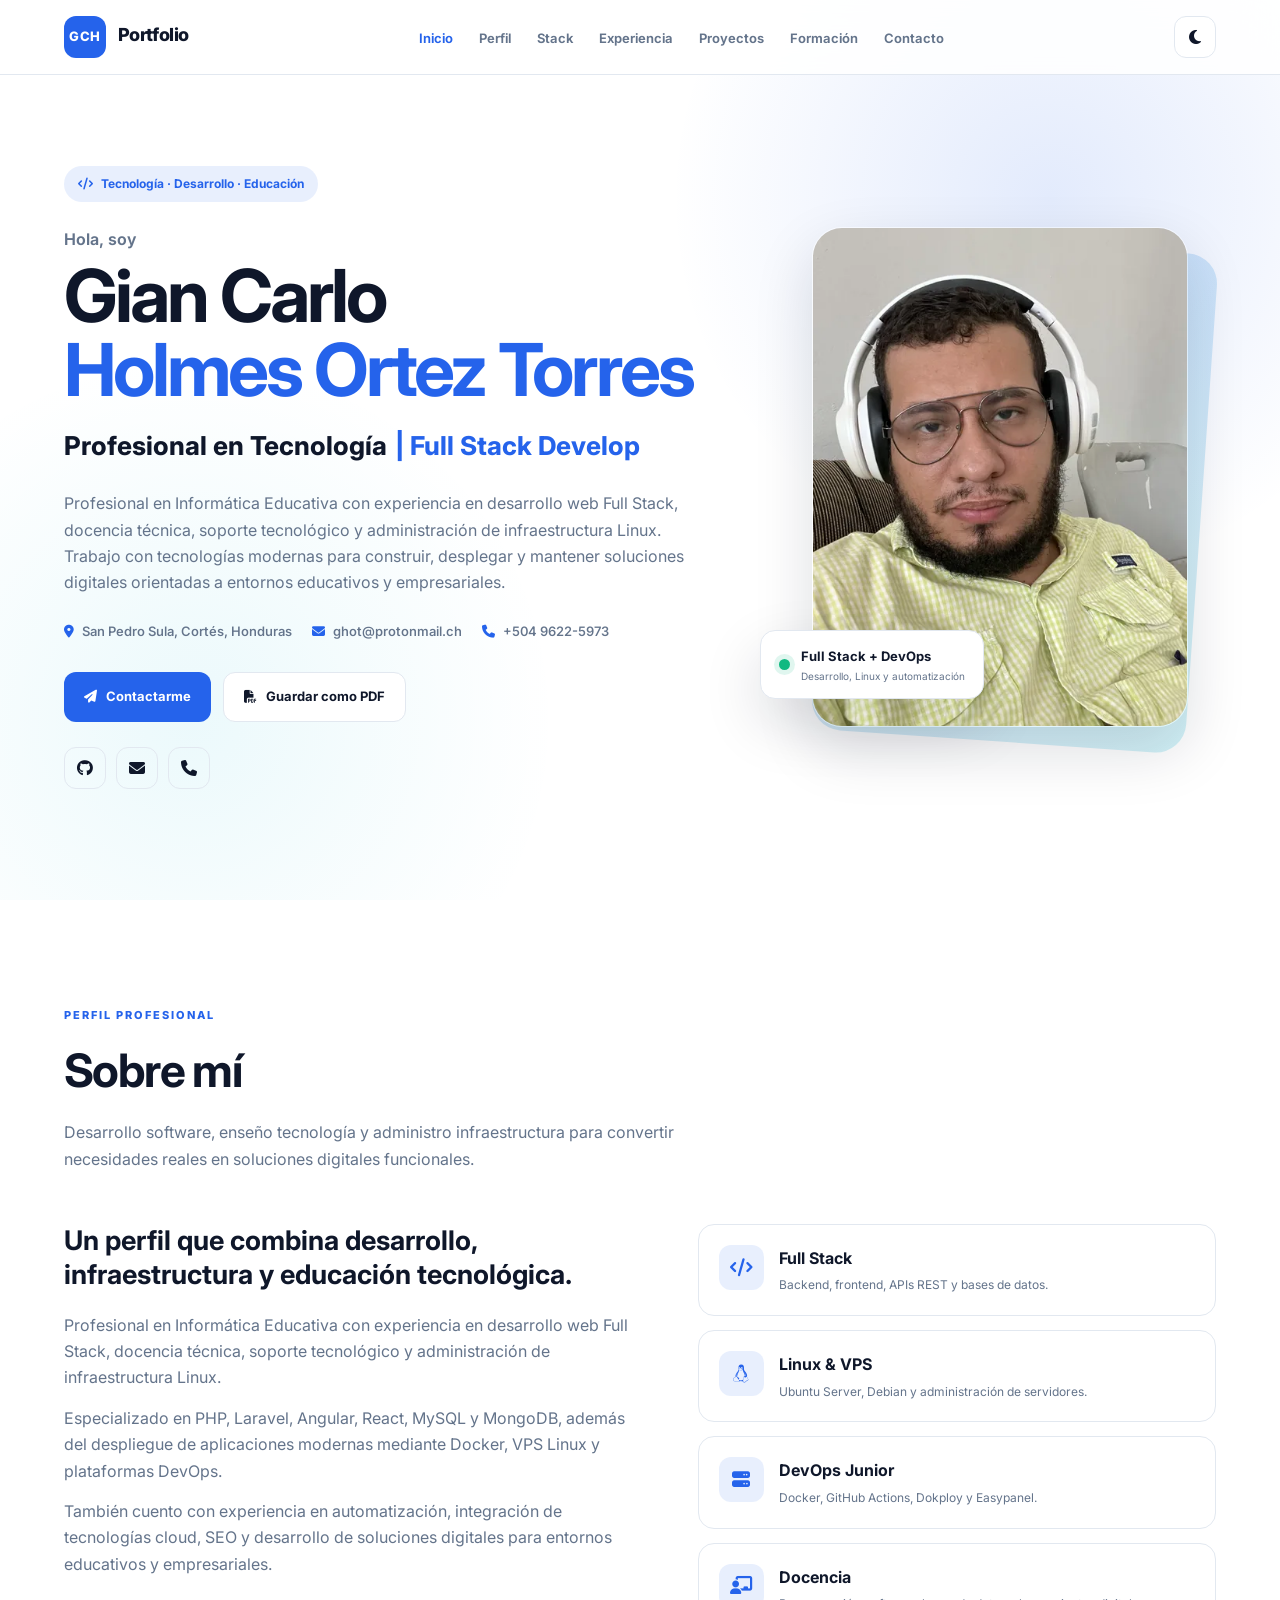
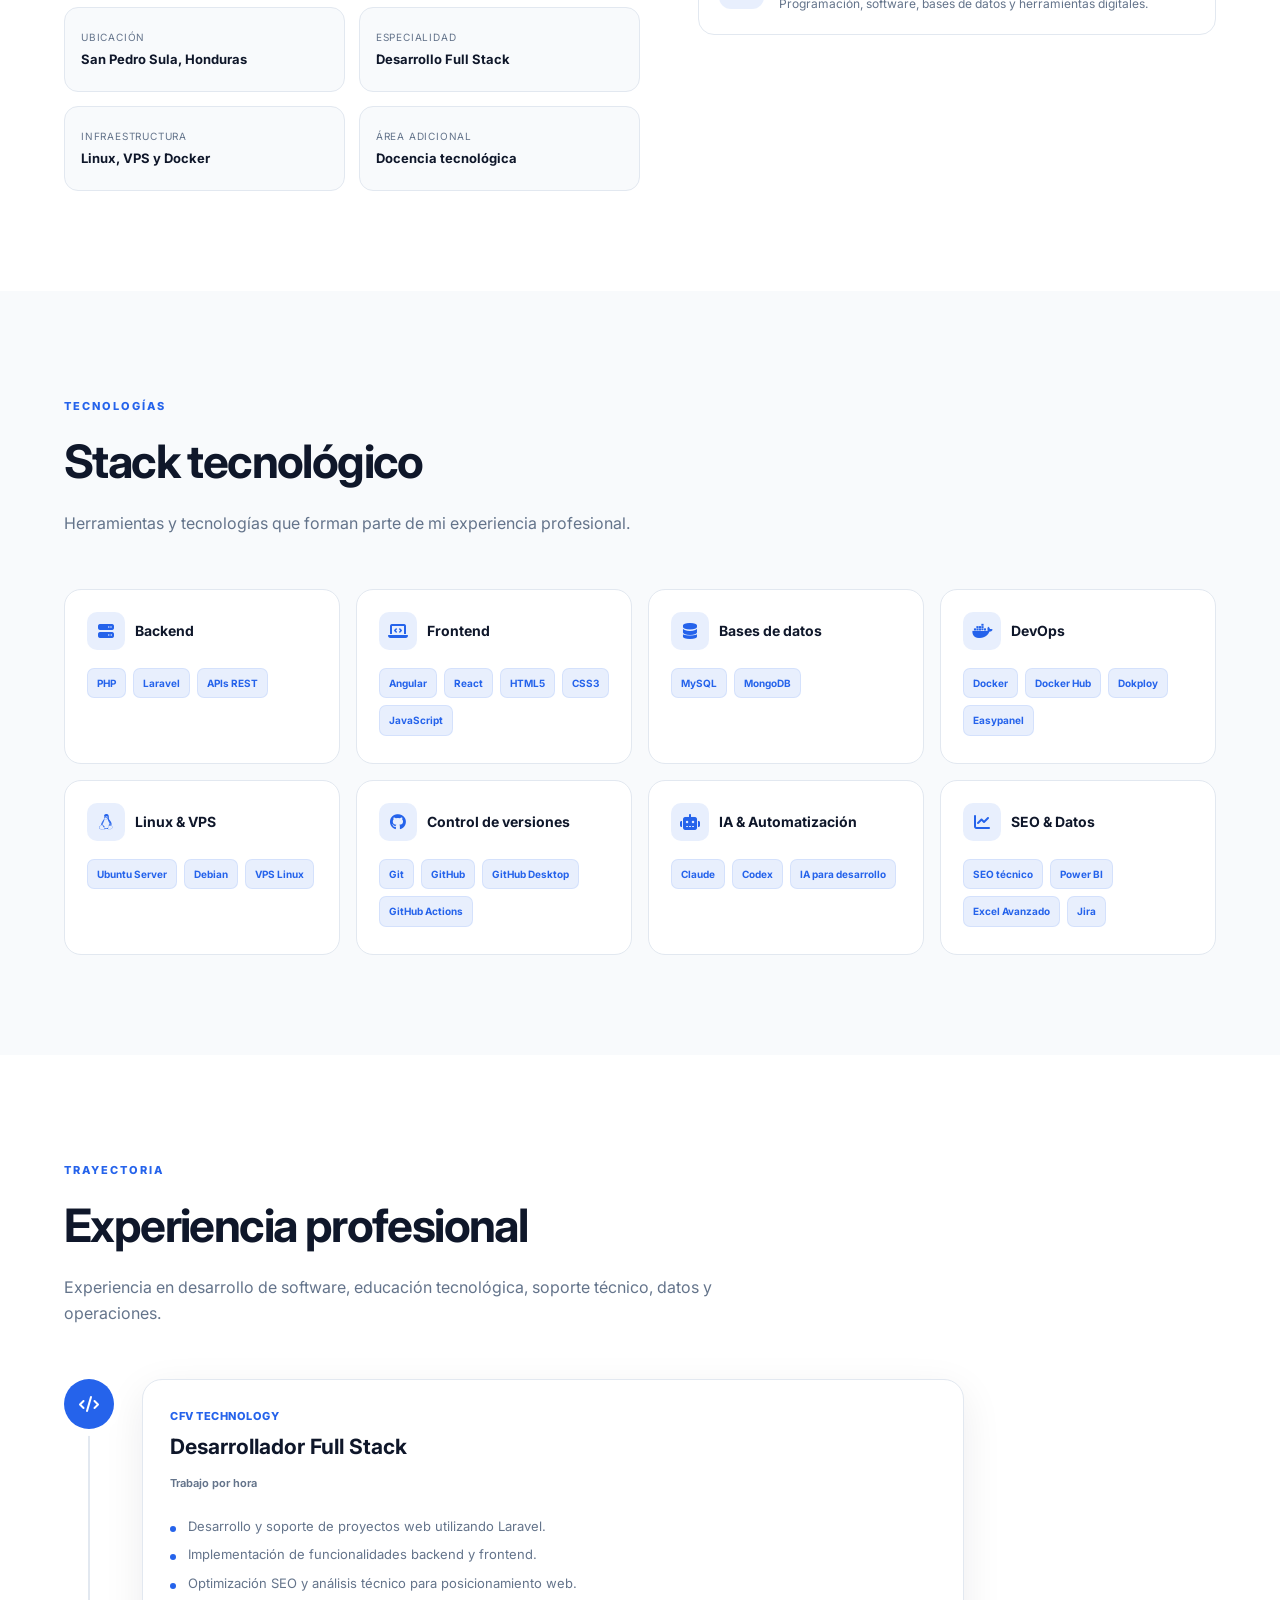
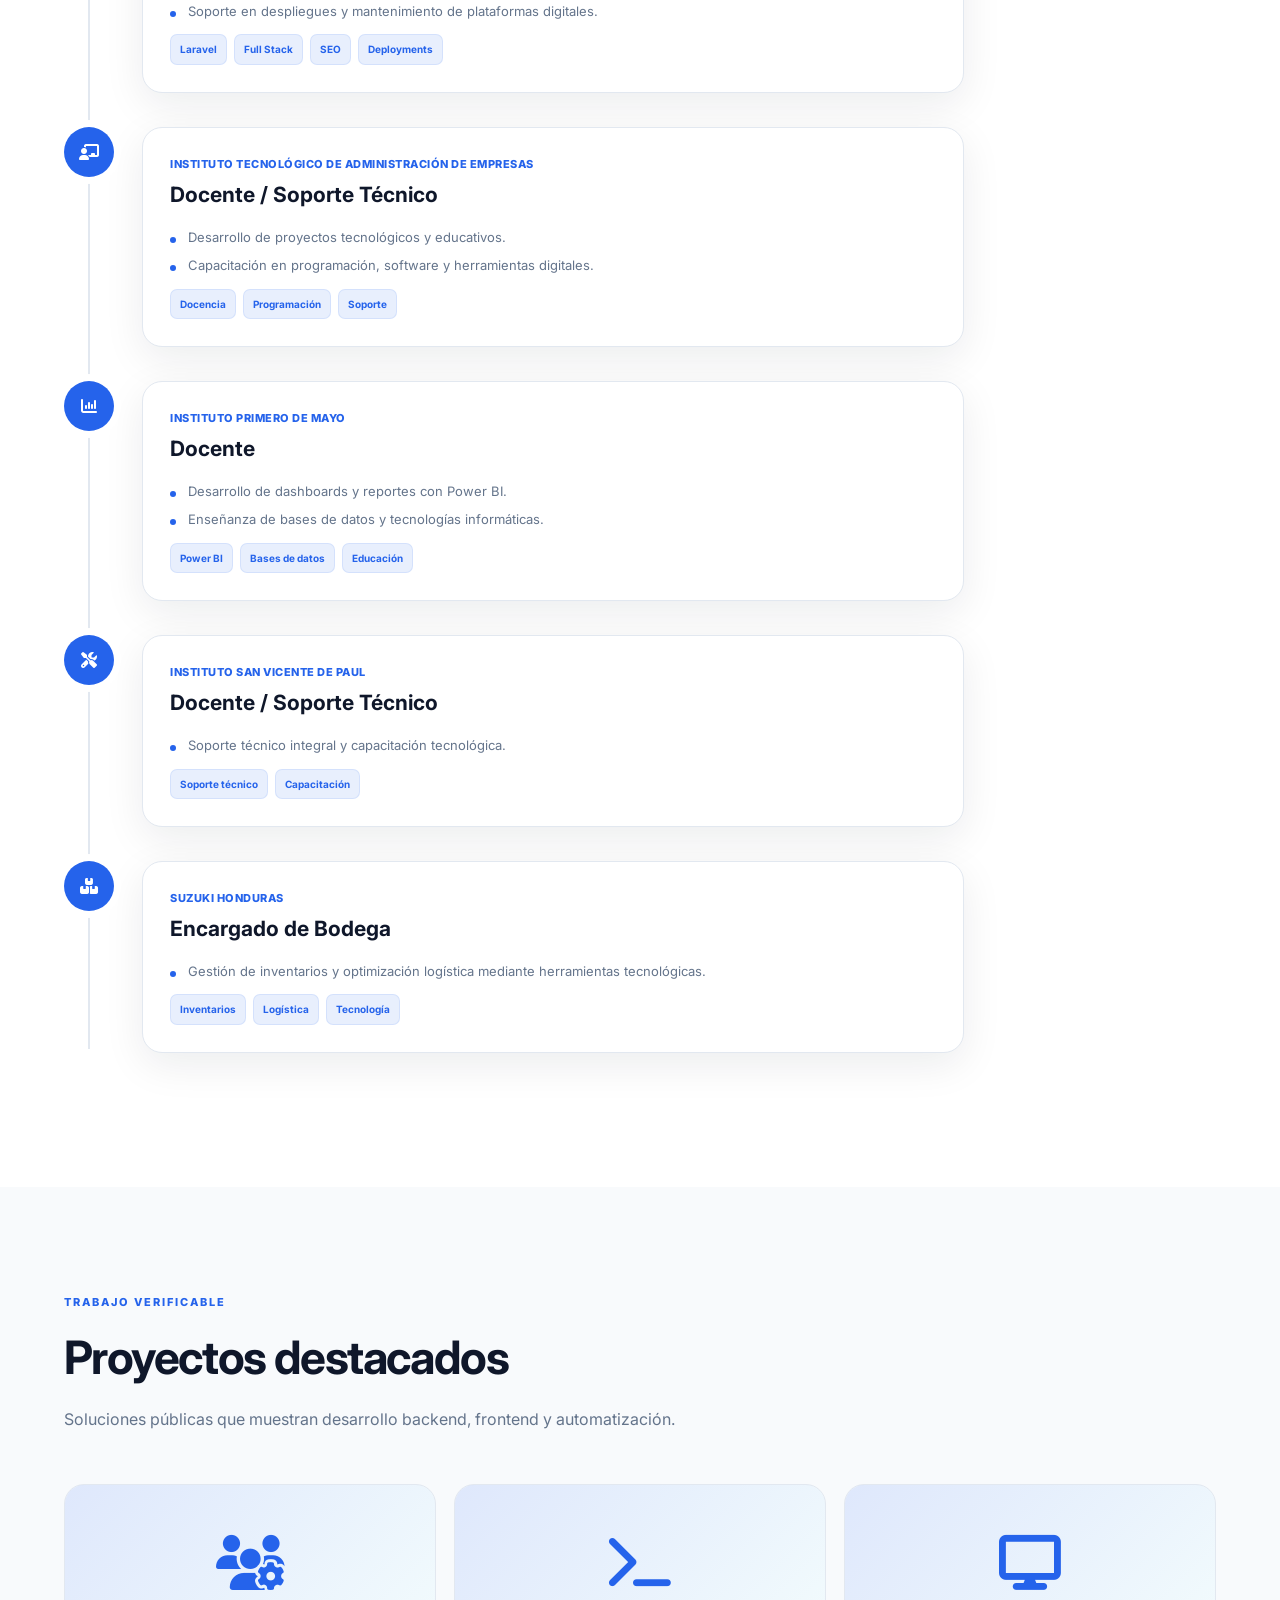
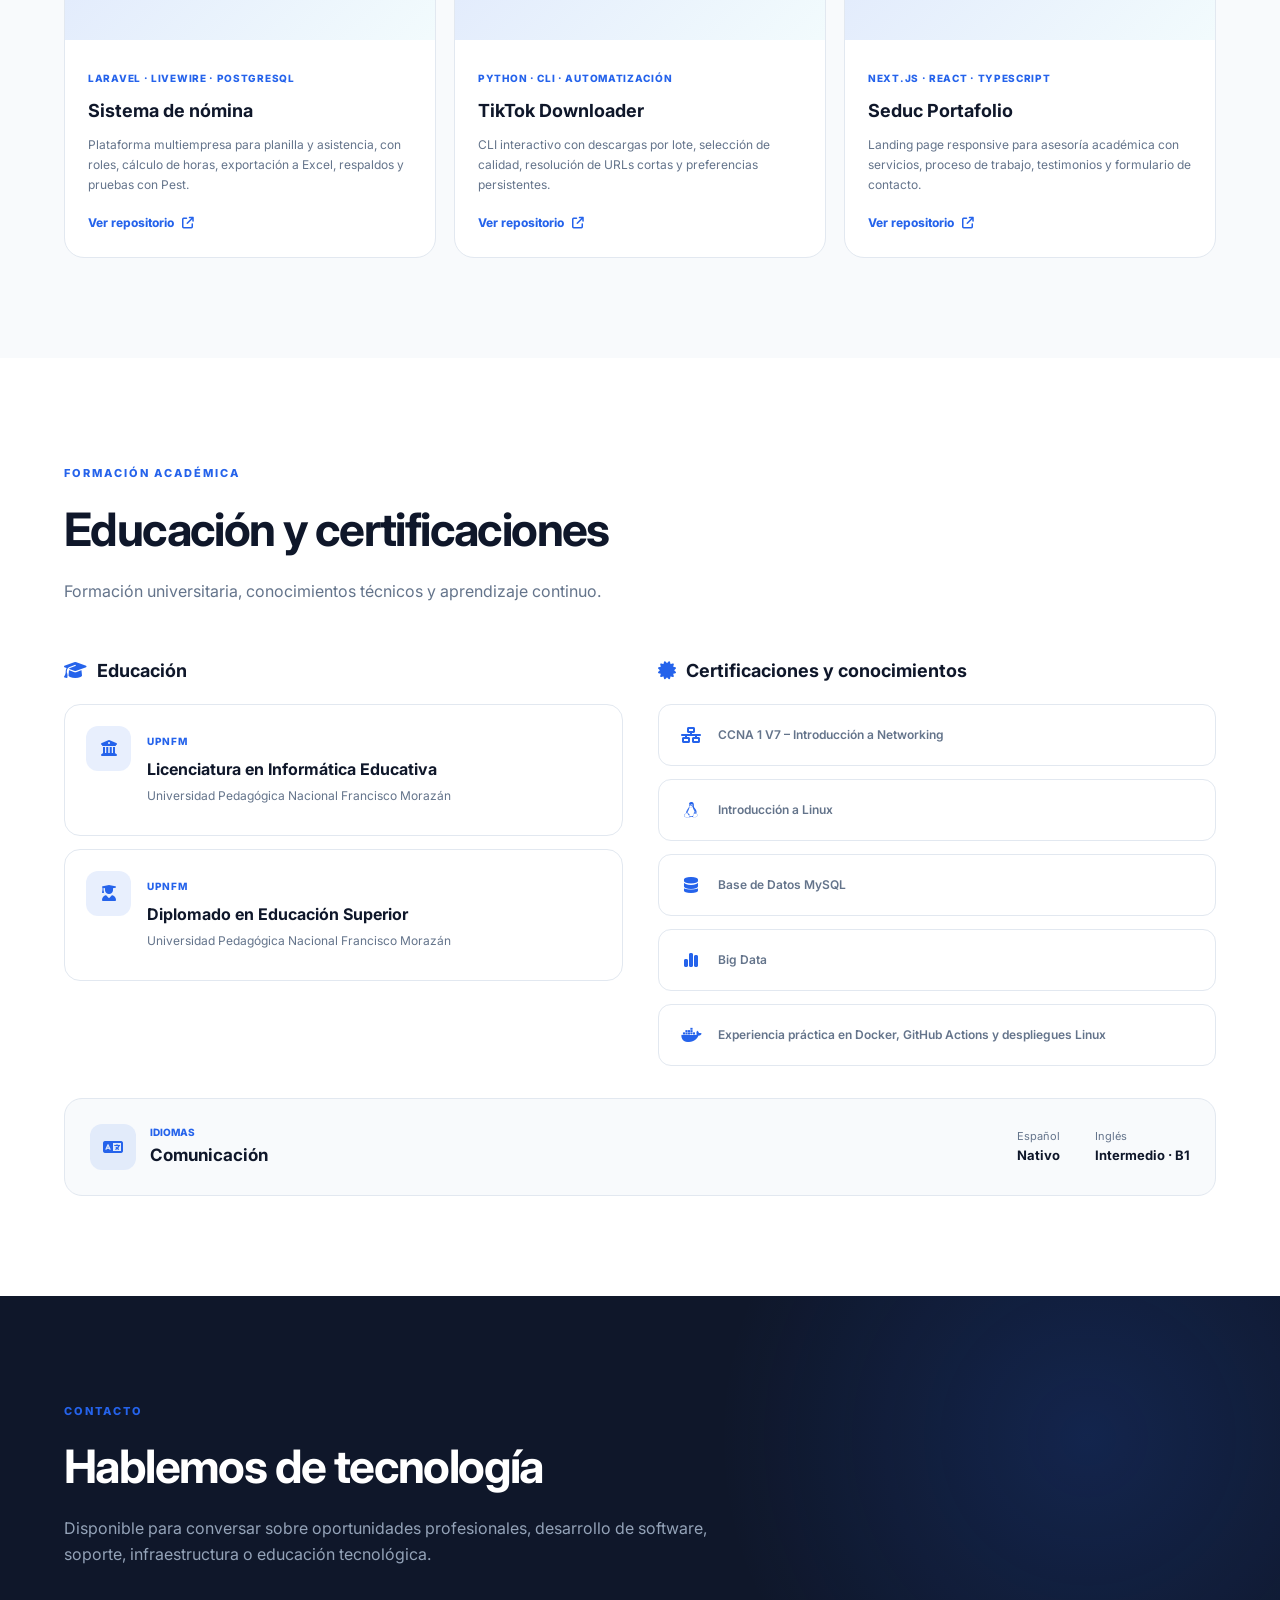
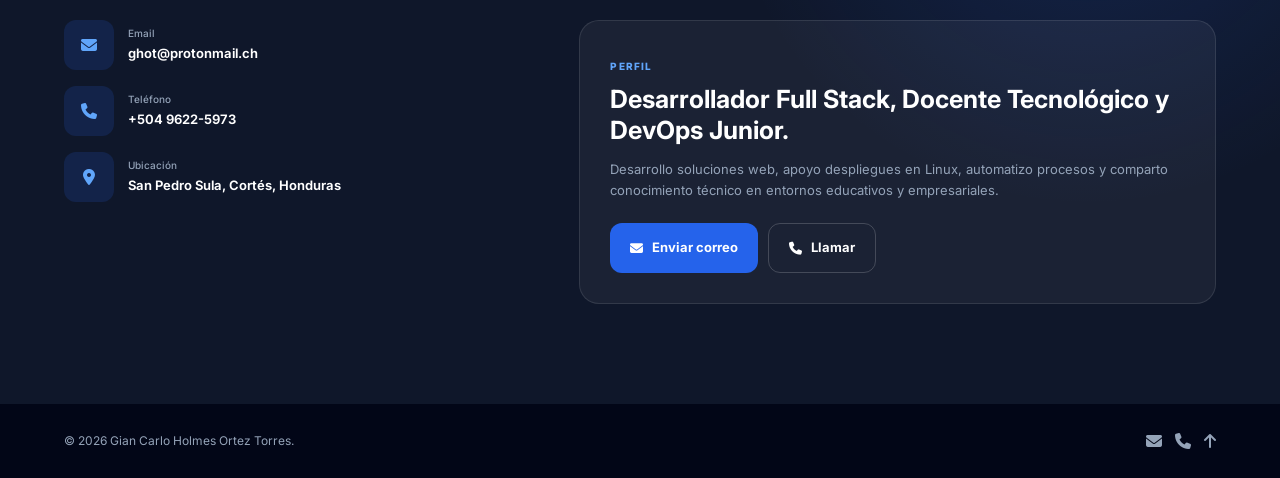
==== commit 32a6d3f1: "optimiza recursos visuales y portada social" ====
--- a/index.html
+++ b/index.html
@@ -20,7 +20,11 @@
     <meta property="og:title" content="Gian Carlo Holmes | Full Stack Developer">
     <meta property="og:description"
           content="Desarrollador Full Stack, docente tecnológico y profesional DevOps con experiencia en Linux, VPS y automatización.">
-    <meta property="og:image" content="https://m3rsy.github.io/assets/img/perfil.webp">
+    <meta property="og:image" content="https://m3rsy.github.io/assets/img/social-preview.webp">
+    <meta property="og:image:width" content="1200">
+    <meta property="og:image:height" content="630">
+    <meta property="og:image:alt"
+          content="Gian Carlo Holmes — Full Stack, Linux y DevOps">
     <meta property="profile:first_name" content="Gian Carlo">
     <meta property="profile:last_name" content="Holmes Ortez Torres">
 
@@ -28,7 +32,9 @@
     <meta name="twitter:title" content="Gian Carlo Holmes | Full Stack Developer">
     <meta name="twitter:description"
           content="Desarrollo Full Stack, educación tecnológica, Linux y DevOps.">
-    <meta name="twitter:image" content="https://m3rsy.github.io/assets/img/perfil.webp">
+    <meta name="twitter:image" content="https://m3rsy.github.io/assets/img/social-preview.webp">
+    <meta name="twitter:image:alt"
+          content="Gian Carlo Holmes — Full Stack, Linux y DevOps">
 
     <title>Gian Carlo Holmes | Full Stack Developer</title>
 
@@ -194,11 +200,15 @@
             <div class="image-decoration"></div>
 
             <picture>
-                <source srcset="assets/img/perfil.webp" type="image/webp">
-                <img src="assets/img/perfil.jpg"
-                     width="2316"
-                     height="3088"
+                <source type="image/webp"
+                        srcset="assets/img/perfil-480.webp 480w,
+                                assets/img/perfil-800.webp 800w"
+                        sizes="(max-width: 650px) 90vw, 405px">
+                <img src="assets/img/perfil-800.jpg"
+                     width="800"
+                     height="1067"
                      fetchpriority="high"
+                     decoding="async"
                      alt="Gian Carlo Holmes Ortez Torres">
             </picture>
 
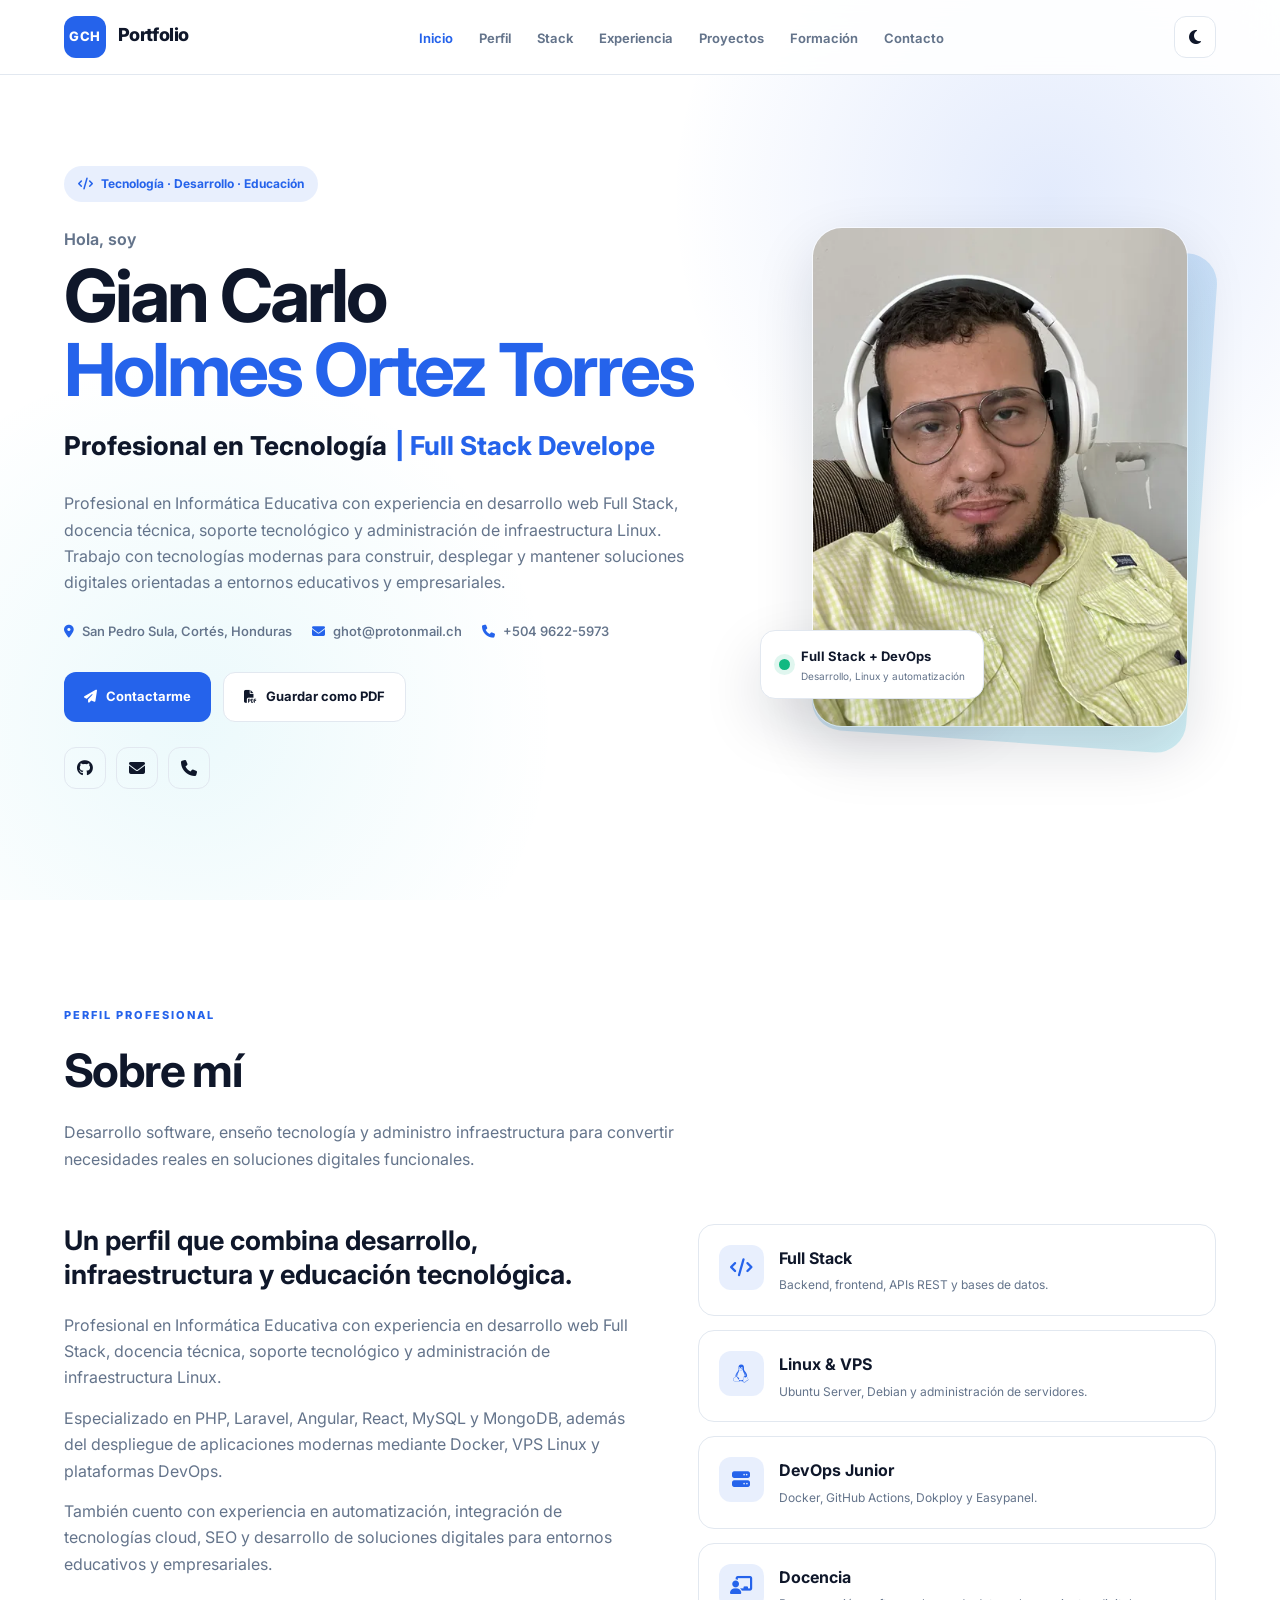
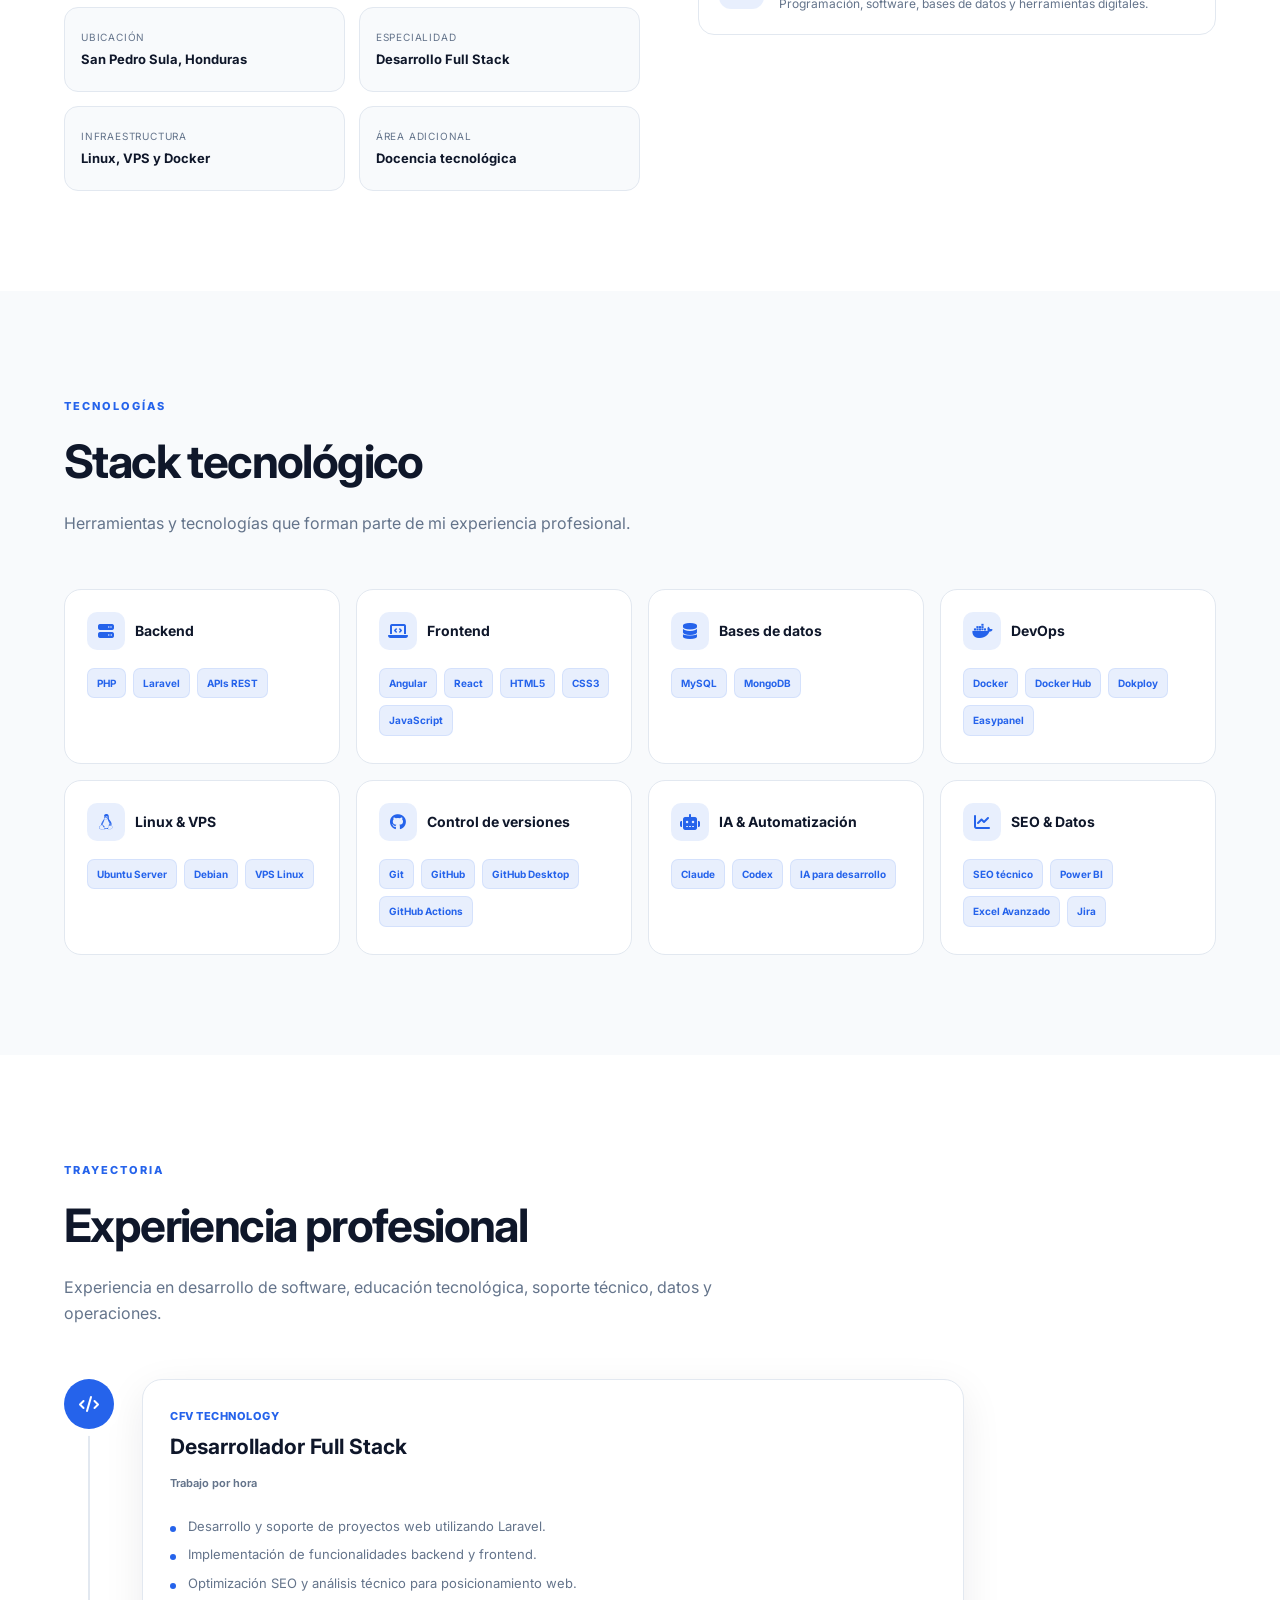
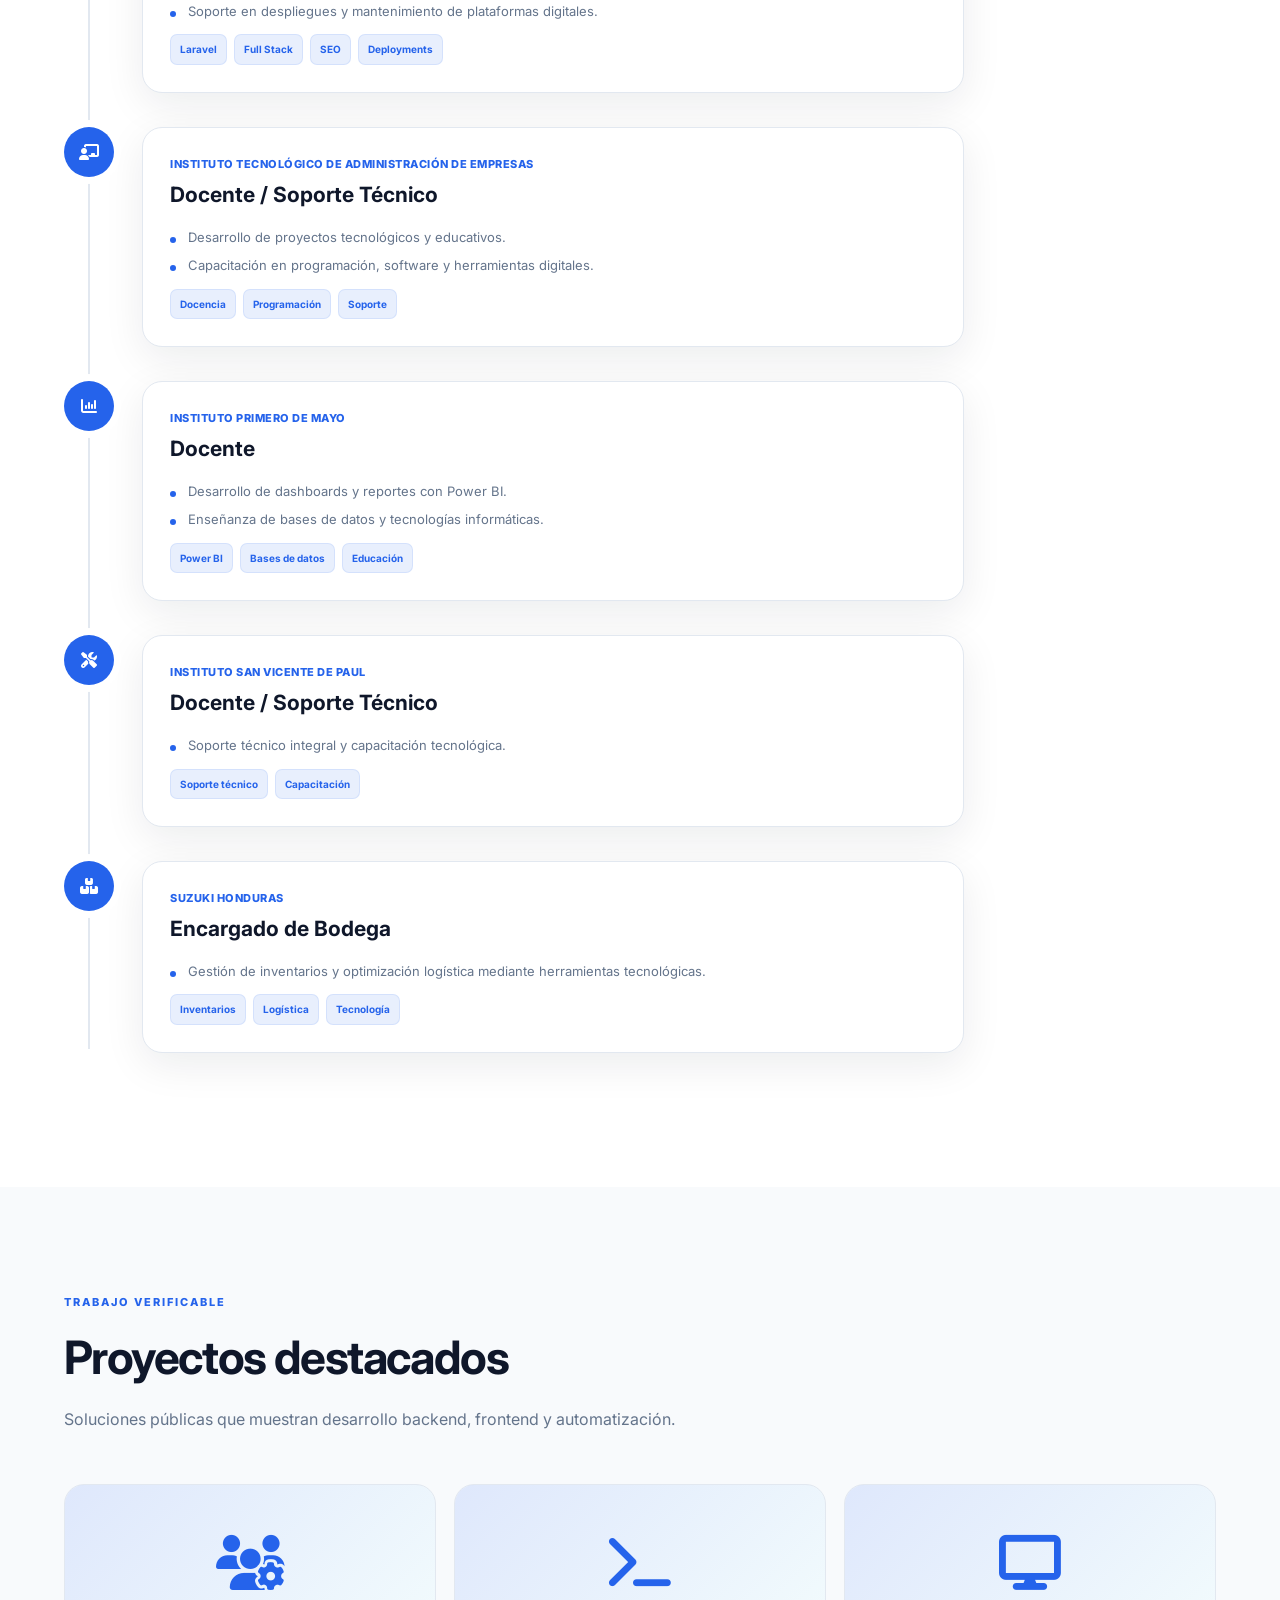
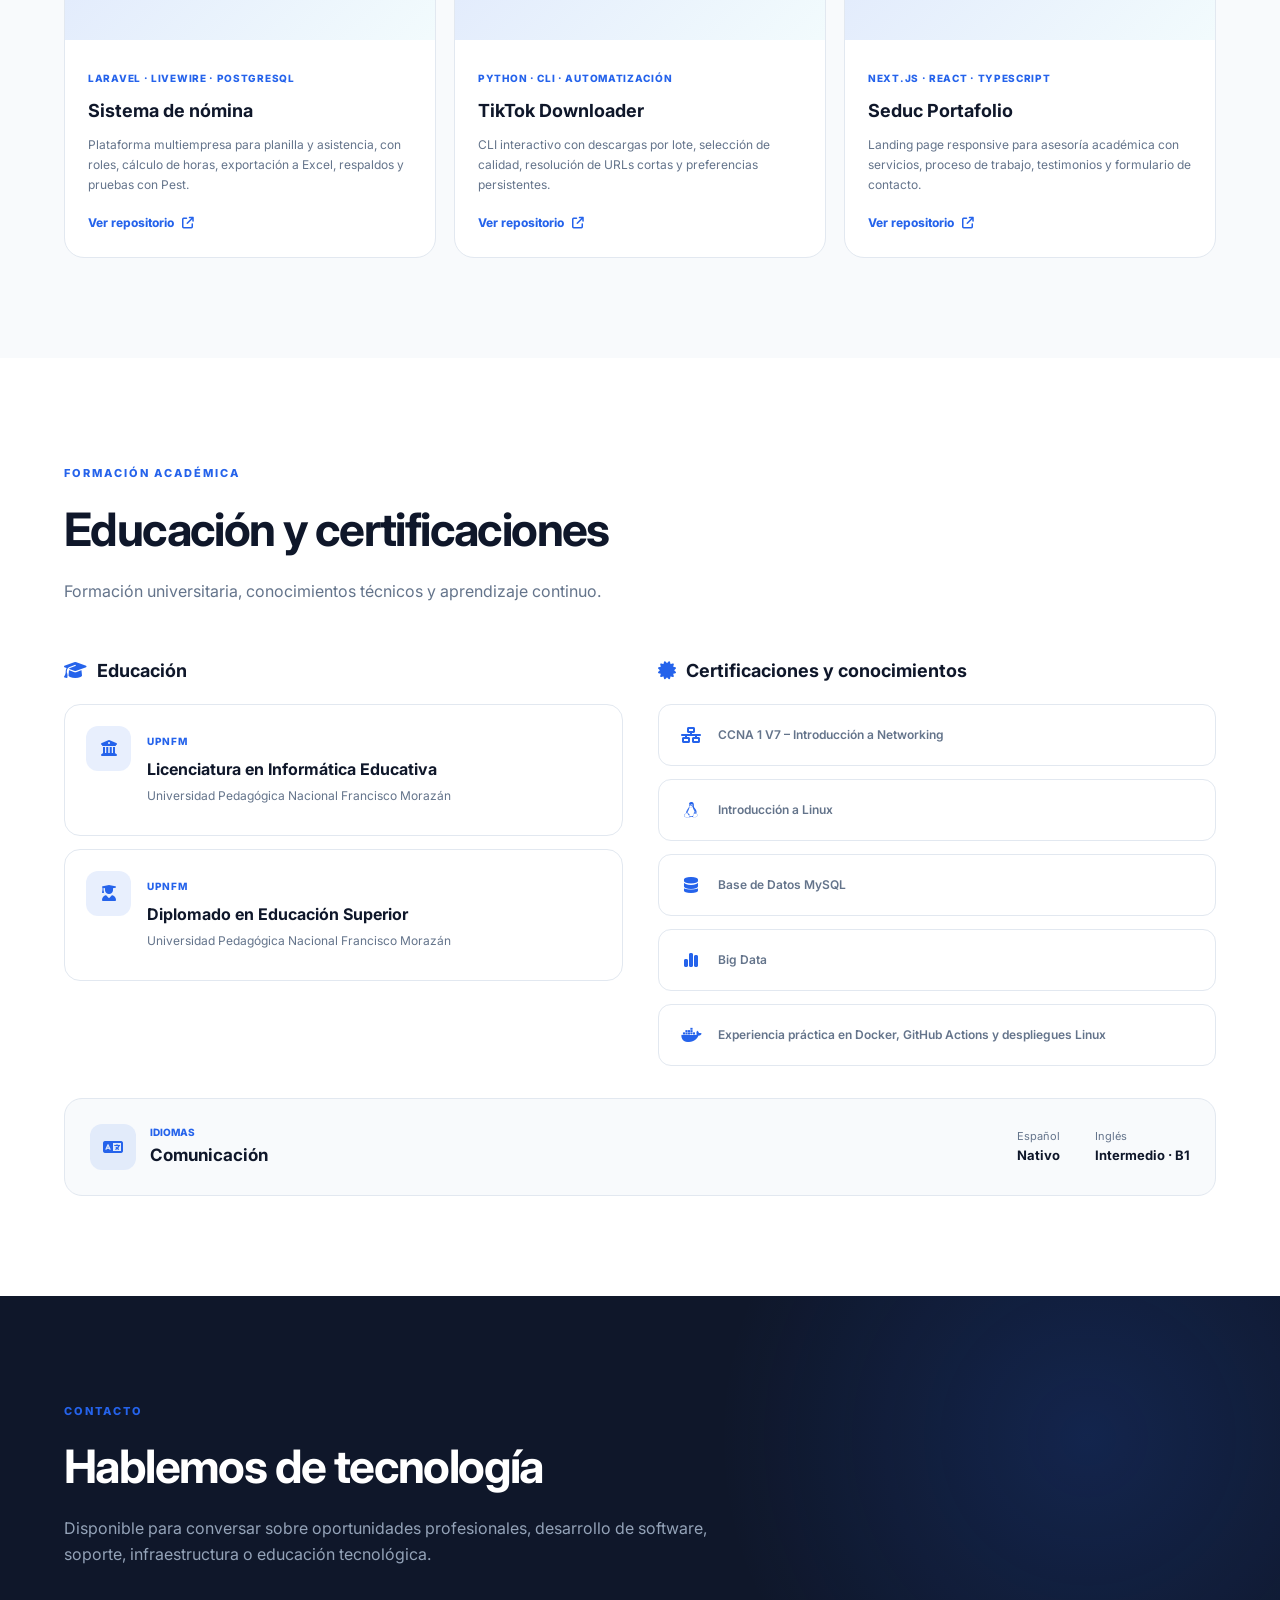
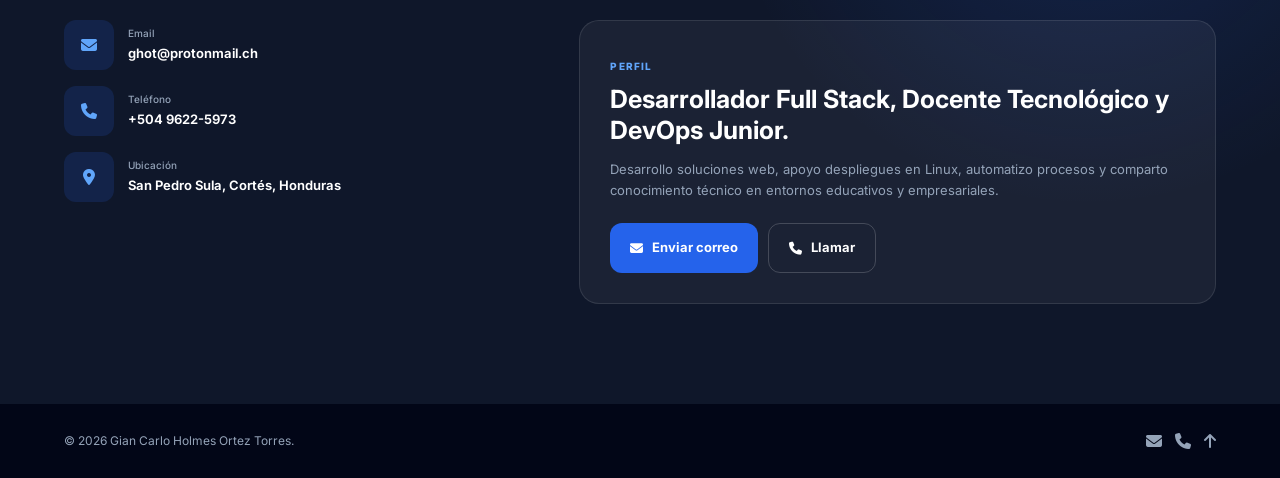
==== commit 99418a6d: "normaliza identificadores HTML" ====
--- a/index.html
+++ b/index.html
@@ -9,6 +9,8 @@
 
     <meta name="author"
           content="Gian Carlo Holmes Ortez Torres">
+    <meta name="robots" content="index, follow, max-image-preview:large">
+    <meta name="referrer" content="strict-origin-when-cross-origin">
 
     <link rel="canonical" href="https://m3rsy.github.io/">
     <link rel="icon" href="assets/img/perfil.webp" type="image/webp">
@@ -84,14 +86,14 @@
         </a>
 
         <button class="menu-toggle"
-                id="menuToggle"
+                id="menu-toggle"
                 aria-label="Abrir menú"
-                aria-controls="navMenu"
+                aria-controls="nav-menu"
                 aria-expanded="false">
             <i class="fa-solid fa-bars"></i>
         </button>
 
-        <ul class="nav-menu" id="navMenu">
+        <ul class="nav-menu" id="nav-menu">
             <li><a href="#inicio" class="nav-link">Inicio</a></li>
             <li><a href="#perfil" class="nav-link">Perfil</a></li>
             <li><a href="#stack" class="nav-link">Stack</a></li>
@@ -102,7 +104,7 @@
         </ul>
 
         <button class="theme-toggle"
-                id="themeToggle"
+                id="theme-toggle"
                 aria-label="Activar tema oscuro"
                 aria-pressed="false">
             <i class="fa-solid fa-moon"></i>
@@ -168,7 +170,7 @@
                     Contactarme
                 </a>
 
-                <button class="btn btn-secondary" id="printCV">
+                <button class="btn btn-secondary" id="print-cv">
                     <i class="fa-solid fa-file-pdf"></i>
                     Guardar como PDF
                 </button>
@@ -897,7 +899,7 @@
     <div class="container footer-content">
 
         <p>
-            © <span id="currentYear"></span>
+            © <span id="current-year"></span>
             Gian Carlo Holmes Ortez Torres.
         </p>
 
@@ -919,7 +921,7 @@
 </footer>
 
 
-<button id="scrollTop"
+<button id="scroll-top"
         class="scroll-top"
         aria-label="Volver arriba">
     <i class="fa-solid fa-arrow-up"></i>
--- a/css/styles.css
+++ b/css/styles.css
@@ -132,6 +132,59 @@
 .container {
     width: min(1160px, 90%);
     margin-inline: auto;
+}
+
+
+/* ==============================================
+   ERROR PAGE
+============================================== */
+
+.error-page {
+    min-height: 100vh;
+
+    display: grid;
+    place-items: center;
+
+    padding: 40px 0;
+
+    text-align: center;
+
+    background:
+        radial-gradient(
+            circle at 50% 20%,
+            var(--primary-soft),
+            transparent 42%
+        ),
+        var(--background);
+}
+
+
+.error-content {
+    max-width: 650px;
+}
+
+
+.error-code {
+    display: block;
+
+    color: var(--primary);
+
+    font-size: clamp(80px, 20vw, 180px);
+    font-weight: 800;
+    line-height: 0.9;
+}
+
+
+.error-content h1 {
+    margin: 24px 0 12px;
+    font-size: clamp(30px, 5vw, 48px);
+}
+
+
+.error-content p {
+    margin: 0 auto 28px;
+
+    color: var(--text-secondary);
 }
 
 
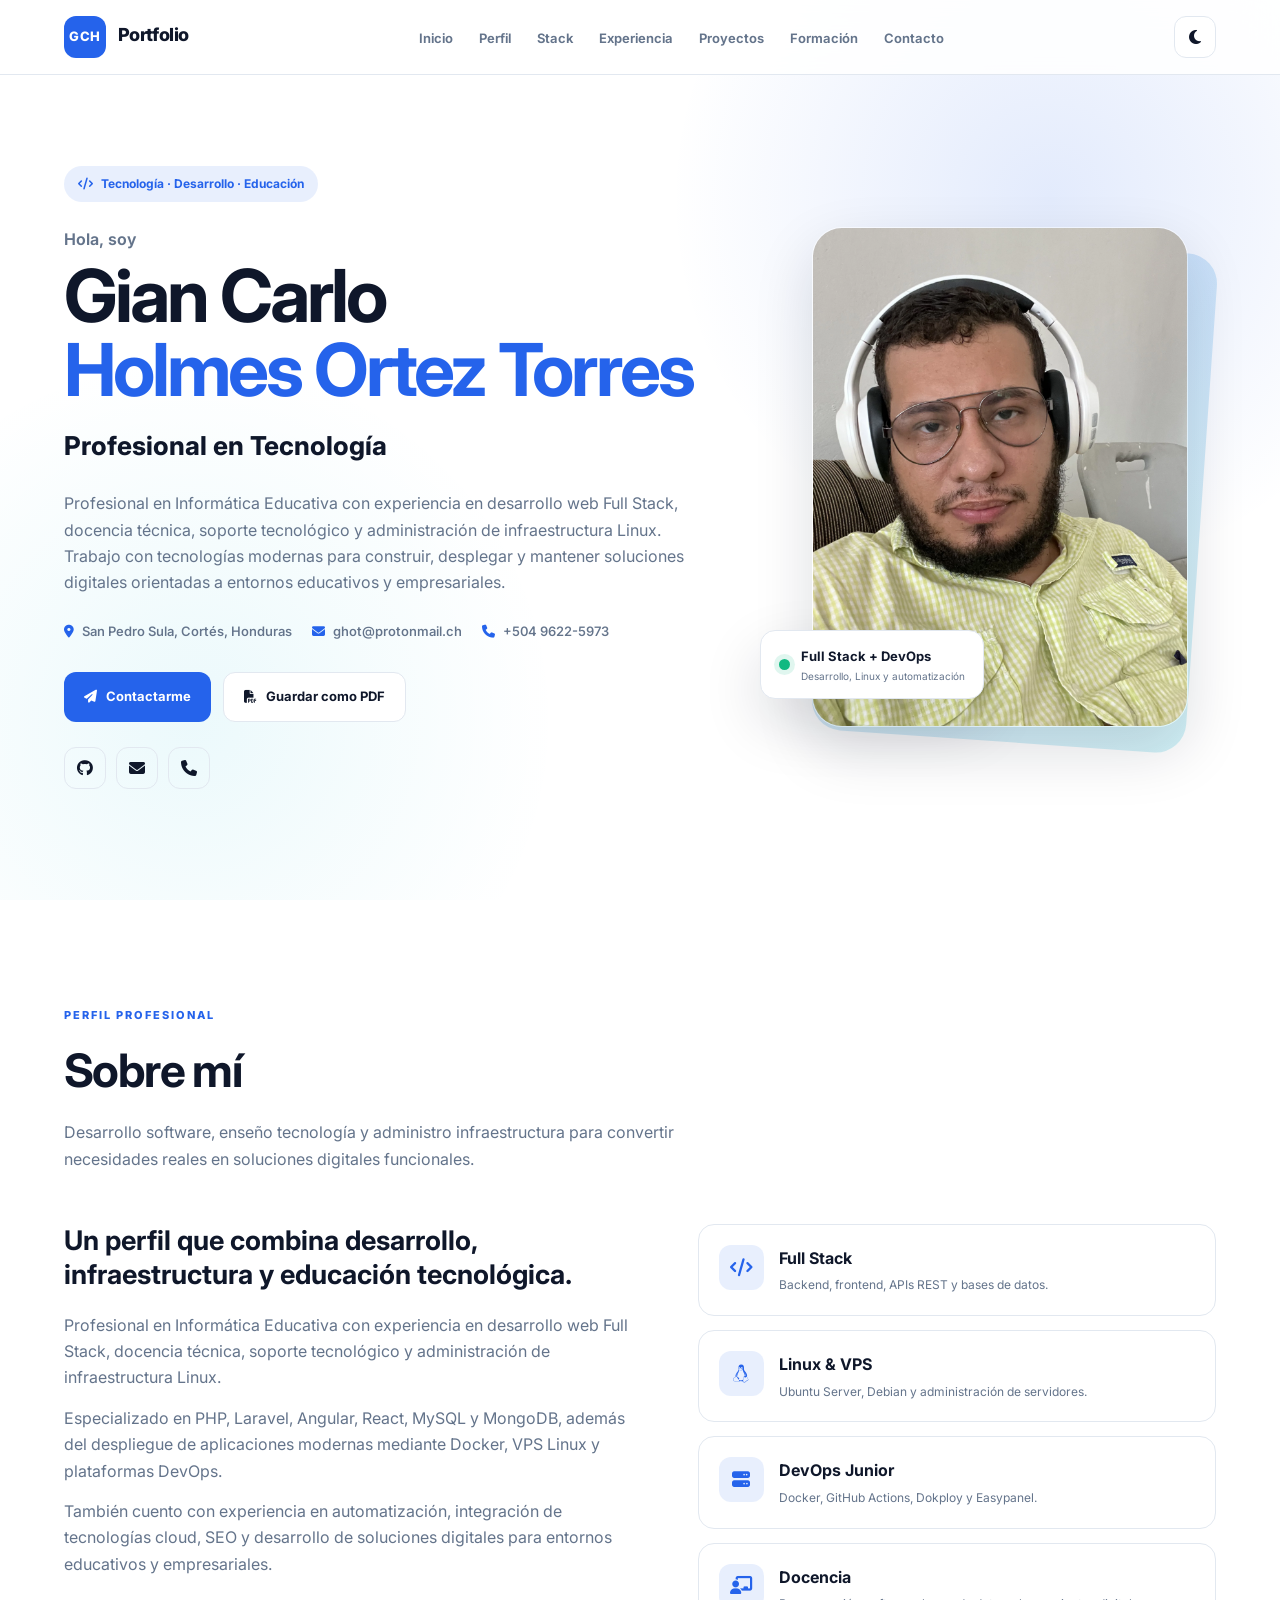
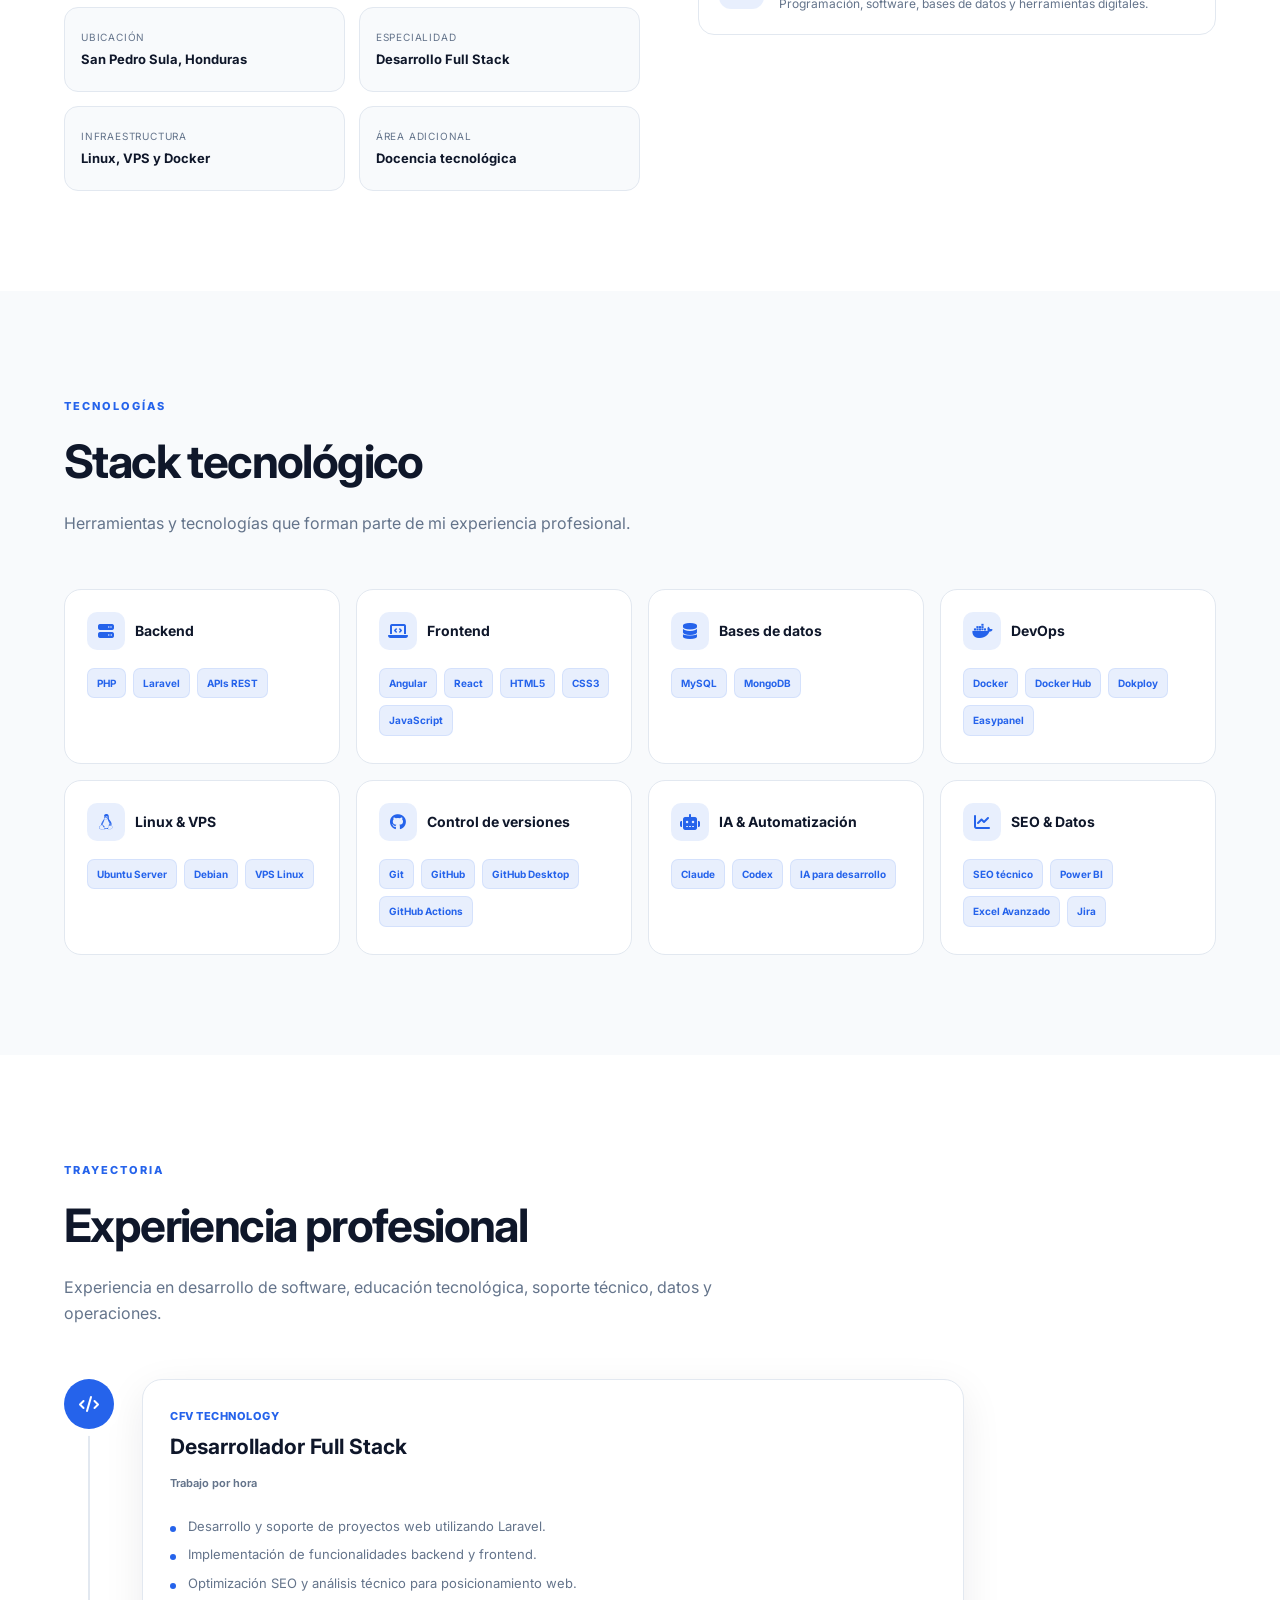
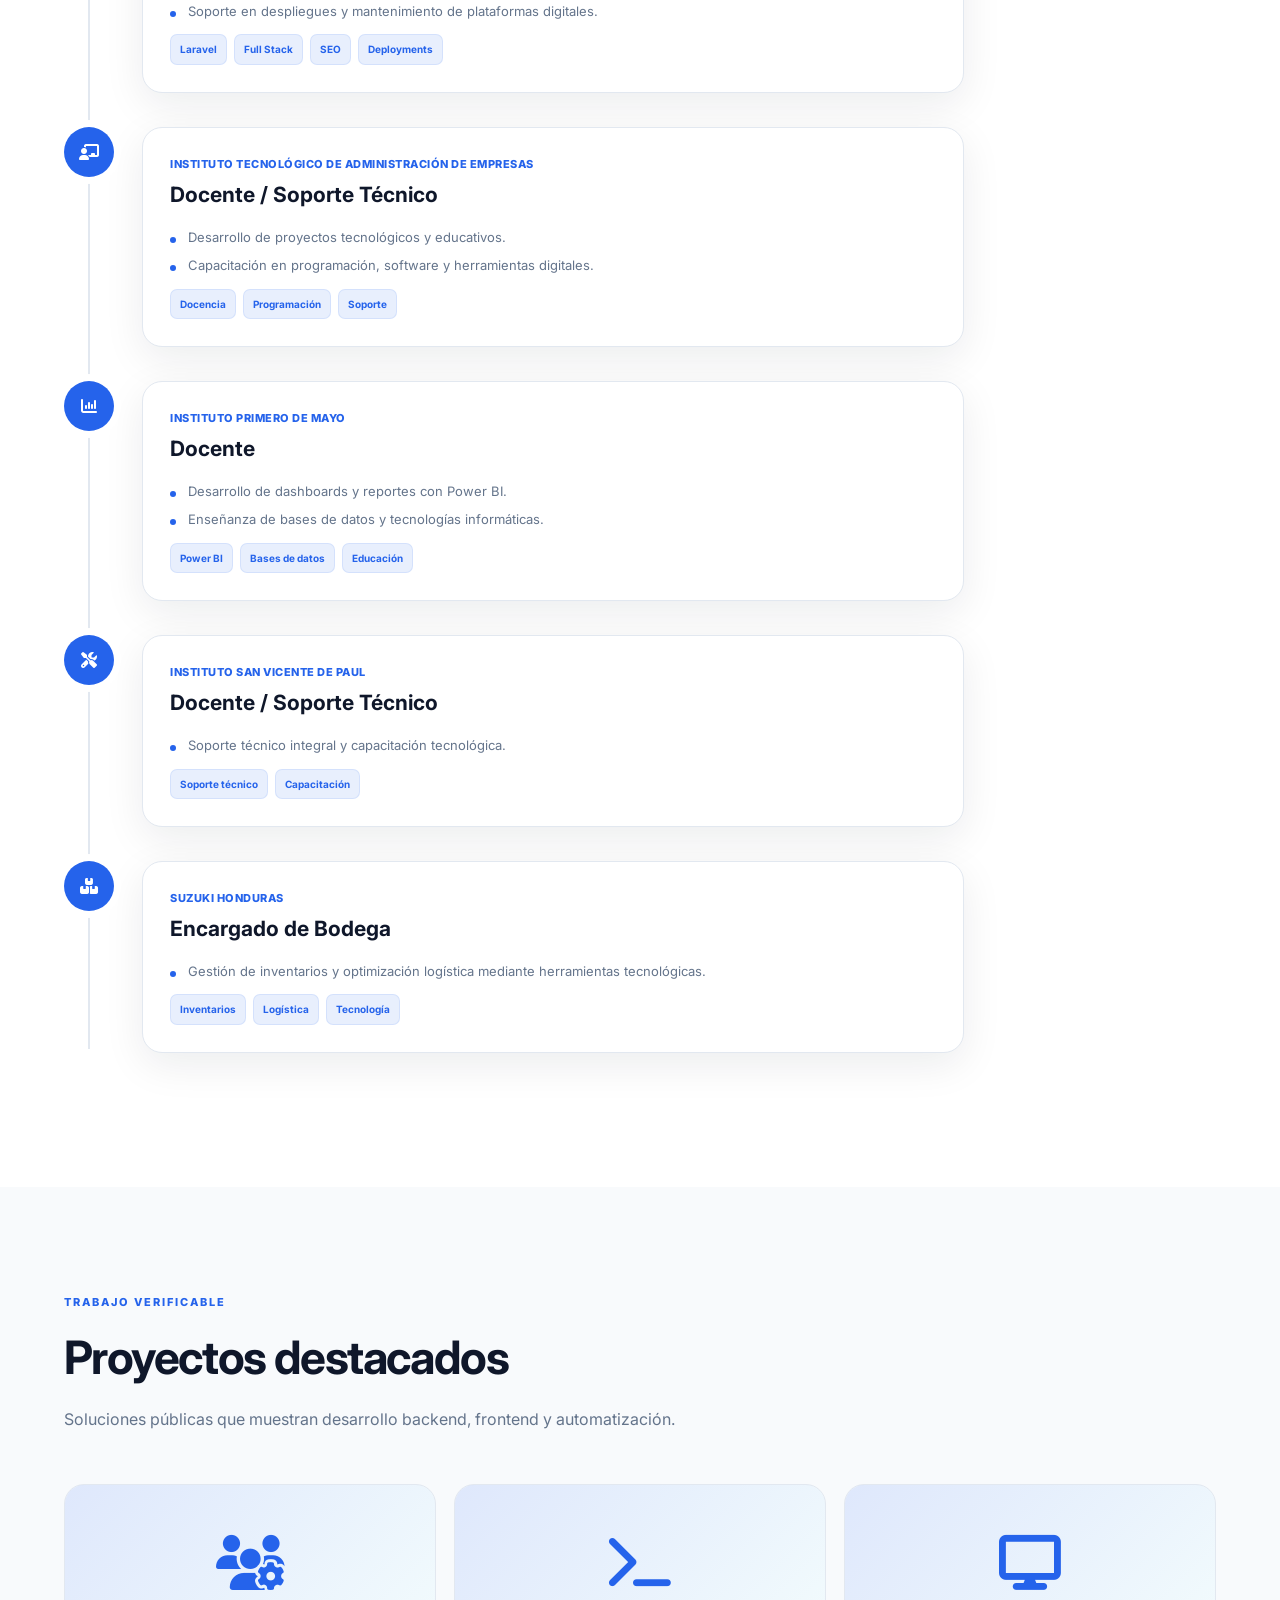
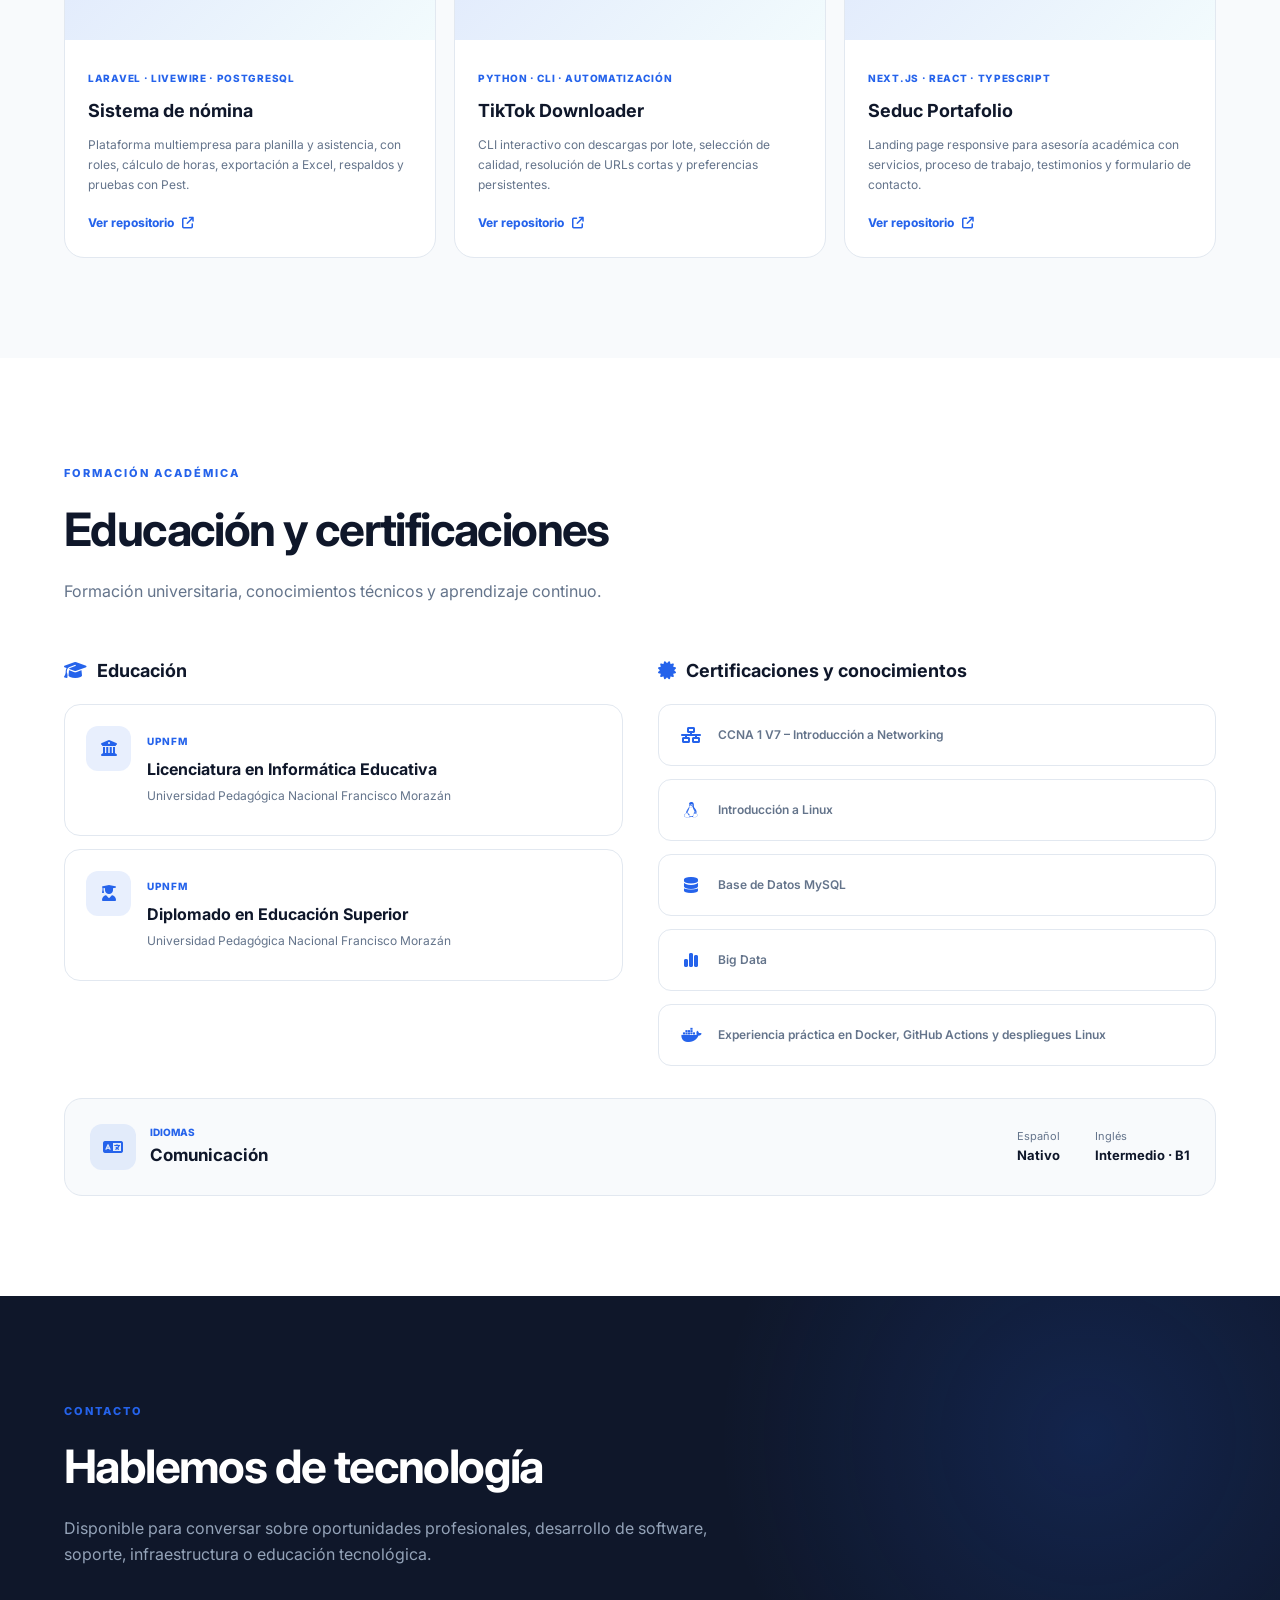
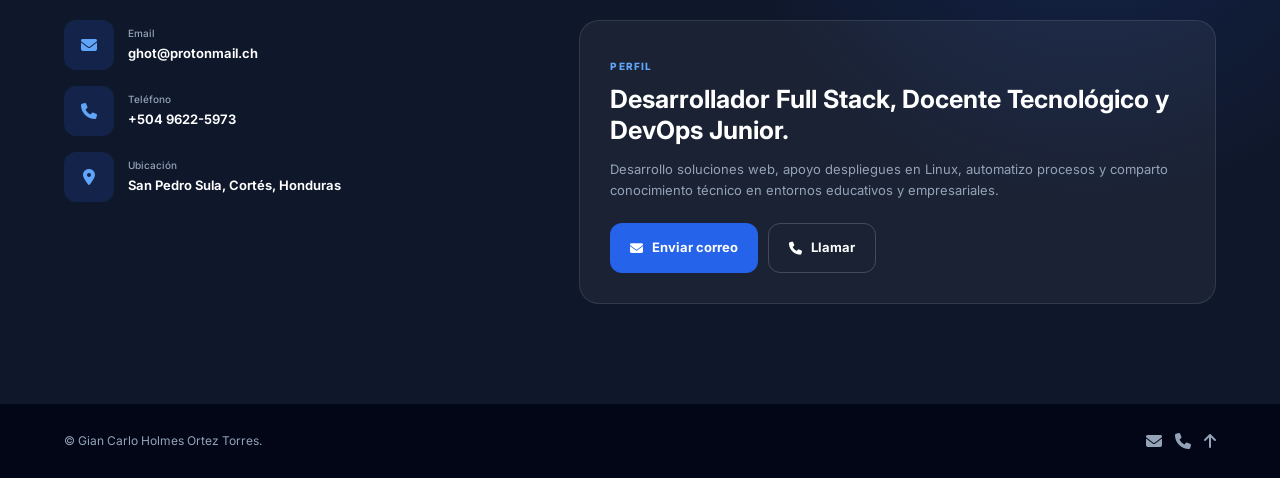
==== commit 026fbf1d: "Merge pull request #7 from M3rsy/agent/verified-projects Destaca proyectos públicos verificados" ====
--- a/index.html
+++ b/index.html
@@ -9,8 +9,6 @@
 
     <meta name="author"
           content="Gian Carlo Holmes Ortez Torres">
-    <meta name="robots" content="index, follow, max-image-preview:large">
-    <meta name="referrer" content="strict-origin-when-cross-origin">
 
     <link rel="canonical" href="https://m3rsy.github.io/">
     <link rel="icon" href="assets/img/perfil.webp" type="image/webp">
@@ -22,11 +20,7 @@
     <meta property="og:title" content="Gian Carlo Holmes | Full Stack Developer">
     <meta property="og:description"
           content="Desarrollador Full Stack, docente tecnológico y profesional DevOps con experiencia en Linux, VPS y automatización.">
-    <meta property="og:image" content="https://m3rsy.github.io/assets/img/social-preview.webp">
-    <meta property="og:image:width" content="1200">
-    <meta property="og:image:height" content="630">
-    <meta property="og:image:alt"
-          content="Gian Carlo Holmes — Full Stack, Linux y DevOps">
+    <meta property="og:image" content="https://m3rsy.github.io/assets/img/perfil.webp">
     <meta property="profile:first_name" content="Gian Carlo">
     <meta property="profile:last_name" content="Holmes Ortez Torres">
 
@@ -34,9 +28,7 @@
     <meta name="twitter:title" content="Gian Carlo Holmes | Full Stack Developer">
     <meta name="twitter:description"
           content="Desarrollo Full Stack, educación tecnológica, Linux y DevOps.">
-    <meta name="twitter:image" content="https://m3rsy.github.io/assets/img/social-preview.webp">
-    <meta name="twitter:image:alt"
-          content="Gian Carlo Holmes — Full Stack, Linux y DevOps">
+    <meta name="twitter:image" content="https://m3rsy.github.io/assets/img/perfil.webp">
 
     <title>Gian Carlo Holmes | Full Stack Developer</title>
 
@@ -86,14 +78,14 @@
         </a>
 
         <button class="menu-toggle"
-                id="menu-toggle"
+                id="menuToggle"
                 aria-label="Abrir menú"
-                aria-controls="nav-menu"
+                aria-controls="navMenu"
                 aria-expanded="false">
             <i class="fa-solid fa-bars"></i>
         </button>
 
-        <ul class="nav-menu" id="nav-menu">
+        <ul class="nav-menu" id="navMenu">
             <li><a href="#inicio" class="nav-link">Inicio</a></li>
             <li><a href="#perfil" class="nav-link">Perfil</a></li>
             <li><a href="#stack" class="nav-link">Stack</a></li>
@@ -104,7 +96,7 @@
         </ul>
 
         <button class="theme-toggle"
-                id="theme-toggle"
+                id="themeToggle"
                 aria-label="Activar tema oscuro"
                 aria-pressed="false">
             <i class="fa-solid fa-moon"></i>
@@ -170,7 +162,7 @@
                     Contactarme
                 </a>
 
-                <button class="btn btn-secondary" id="print-cv">
+                <button class="btn btn-secondary" id="printCV">
                     <i class="fa-solid fa-file-pdf"></i>
                     Guardar como PDF
                 </button>
@@ -202,15 +194,11 @@
             <div class="image-decoration"></div>
 
             <picture>
-                <source type="image/webp"
-                        srcset="assets/img/perfil-480.webp 480w,
-                                assets/img/perfil-800.webp 800w"
-                        sizes="(max-width: 650px) 90vw, 405px">
-                <img src="assets/img/perfil-800.jpg"
-                     width="800"
-                     height="1067"
+                <source srcset="assets/img/perfil.webp" type="image/webp">
+                <img src="assets/img/perfil.jpg"
+                     width="2316"
+                     height="3088"
                      fetchpriority="high"
-                     decoding="async"
                      alt="Gian Carlo Holmes Ortez Torres">
             </picture>
 
@@ -899,7 +887,7 @@
     <div class="container footer-content">
 
         <p>
-            © <span id="current-year"></span>
+            © <span id="currentYear"></span>
             Gian Carlo Holmes Ortez Torres.
         </p>
 
@@ -921,7 +909,7 @@
 </footer>
 
 
-<button id="scroll-top"
+<button id="scrollTop"
         class="scroll-top"
         aria-label="Volver arriba">
     <i class="fa-solid fa-arrow-up"></i>
--- a/css/styles.css
+++ b/css/styles.css
@@ -132,59 +132,6 @@
 .container {
     width: min(1160px, 90%);
     margin-inline: auto;
-}
-
-
-/* ==============================================
-   ERROR PAGE
-============================================== */
-
-.error-page {
-    min-height: 100vh;
-
-    display: grid;
-    place-items: center;
-
-    padding: 40px 0;
-
-    text-align: center;
-
-    background:
-        radial-gradient(
-            circle at 50% 20%,
-            var(--primary-soft),
-            transparent 42%
-        ),
-        var(--background);
-}
-
-
-.error-content {
-    max-width: 650px;
-}
-
-
-.error-code {
-    display: block;
-
-    color: var(--primary);
-
-    font-size: clamp(80px, 20vw, 180px);
-    font-weight: 800;
-    line-height: 0.9;
-}
-
-
-.error-content h1 {
-    margin: 24px 0 12px;
-    font-size: clamp(30px, 5vw, 48px);
-}
-
-
-.error-content p {
-    margin: 0 auto 28px;
-
-    color: var(--text-secondary);
 }
 
 
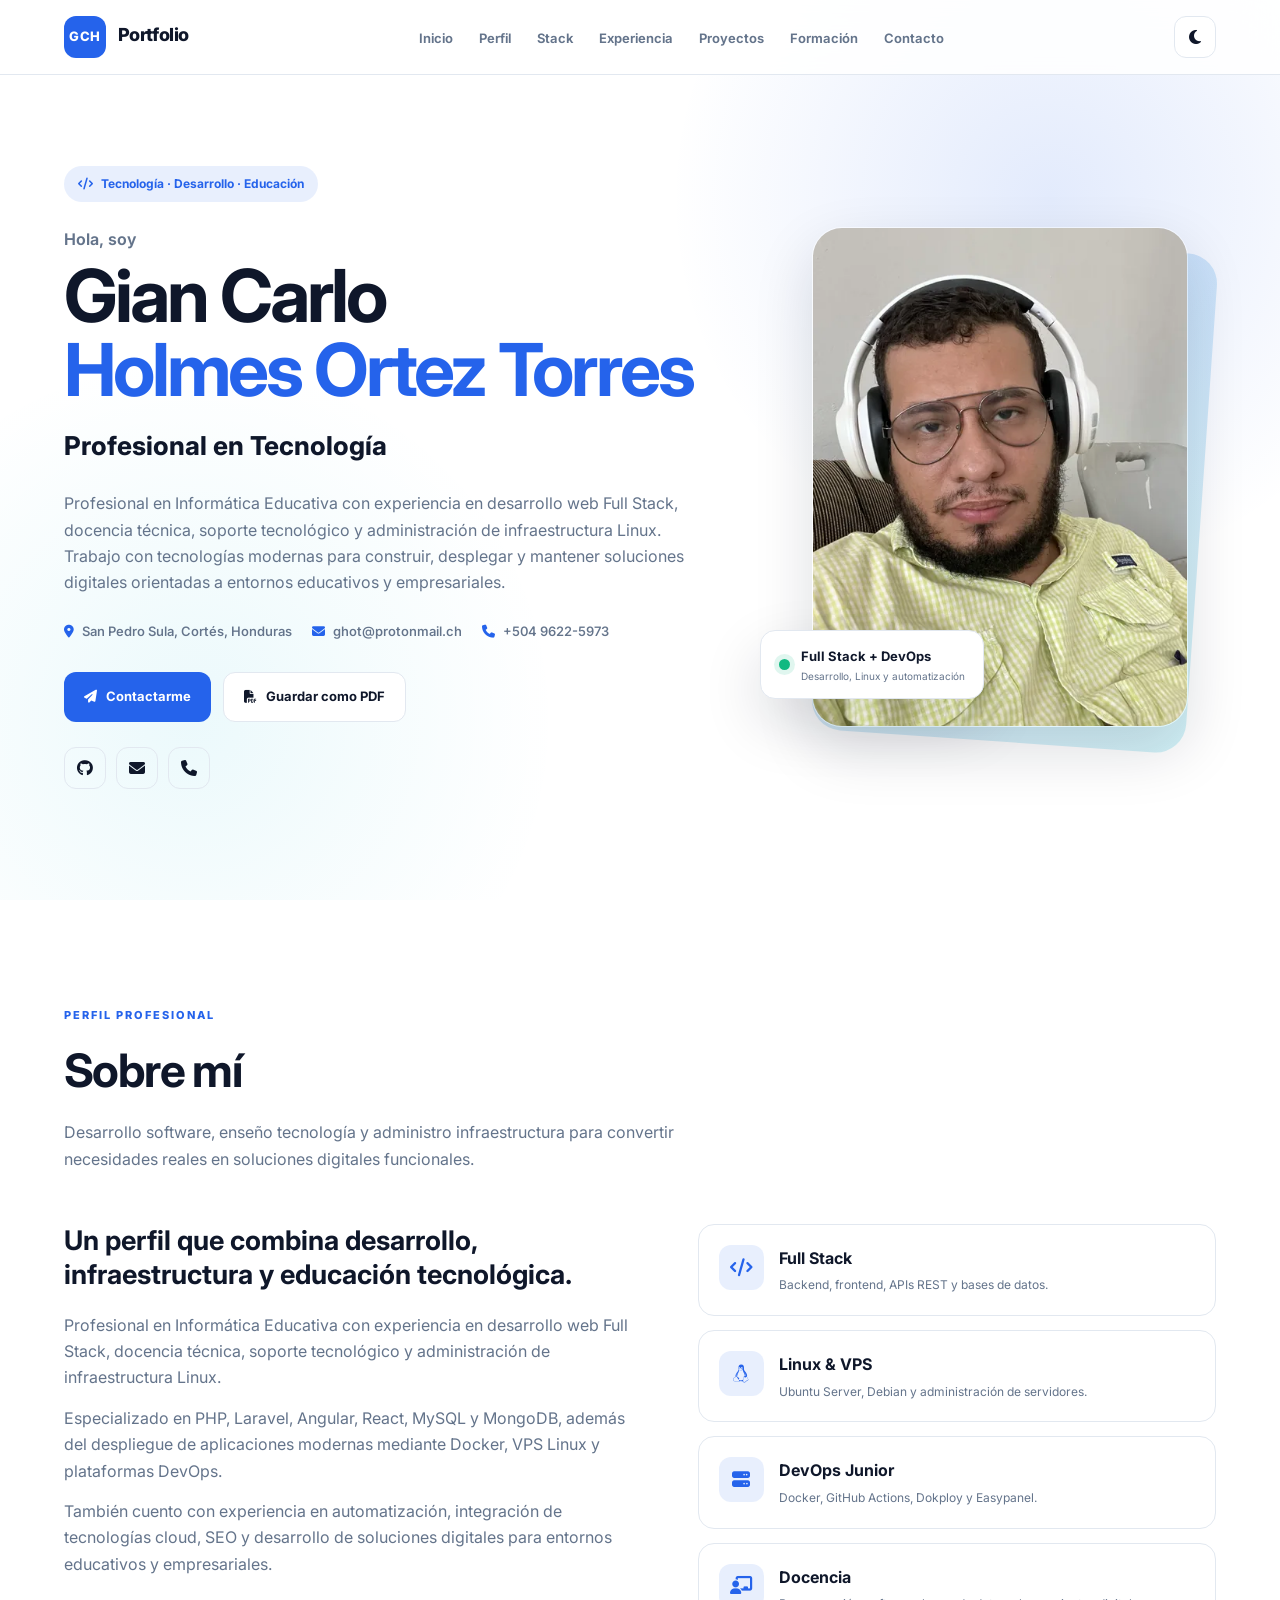
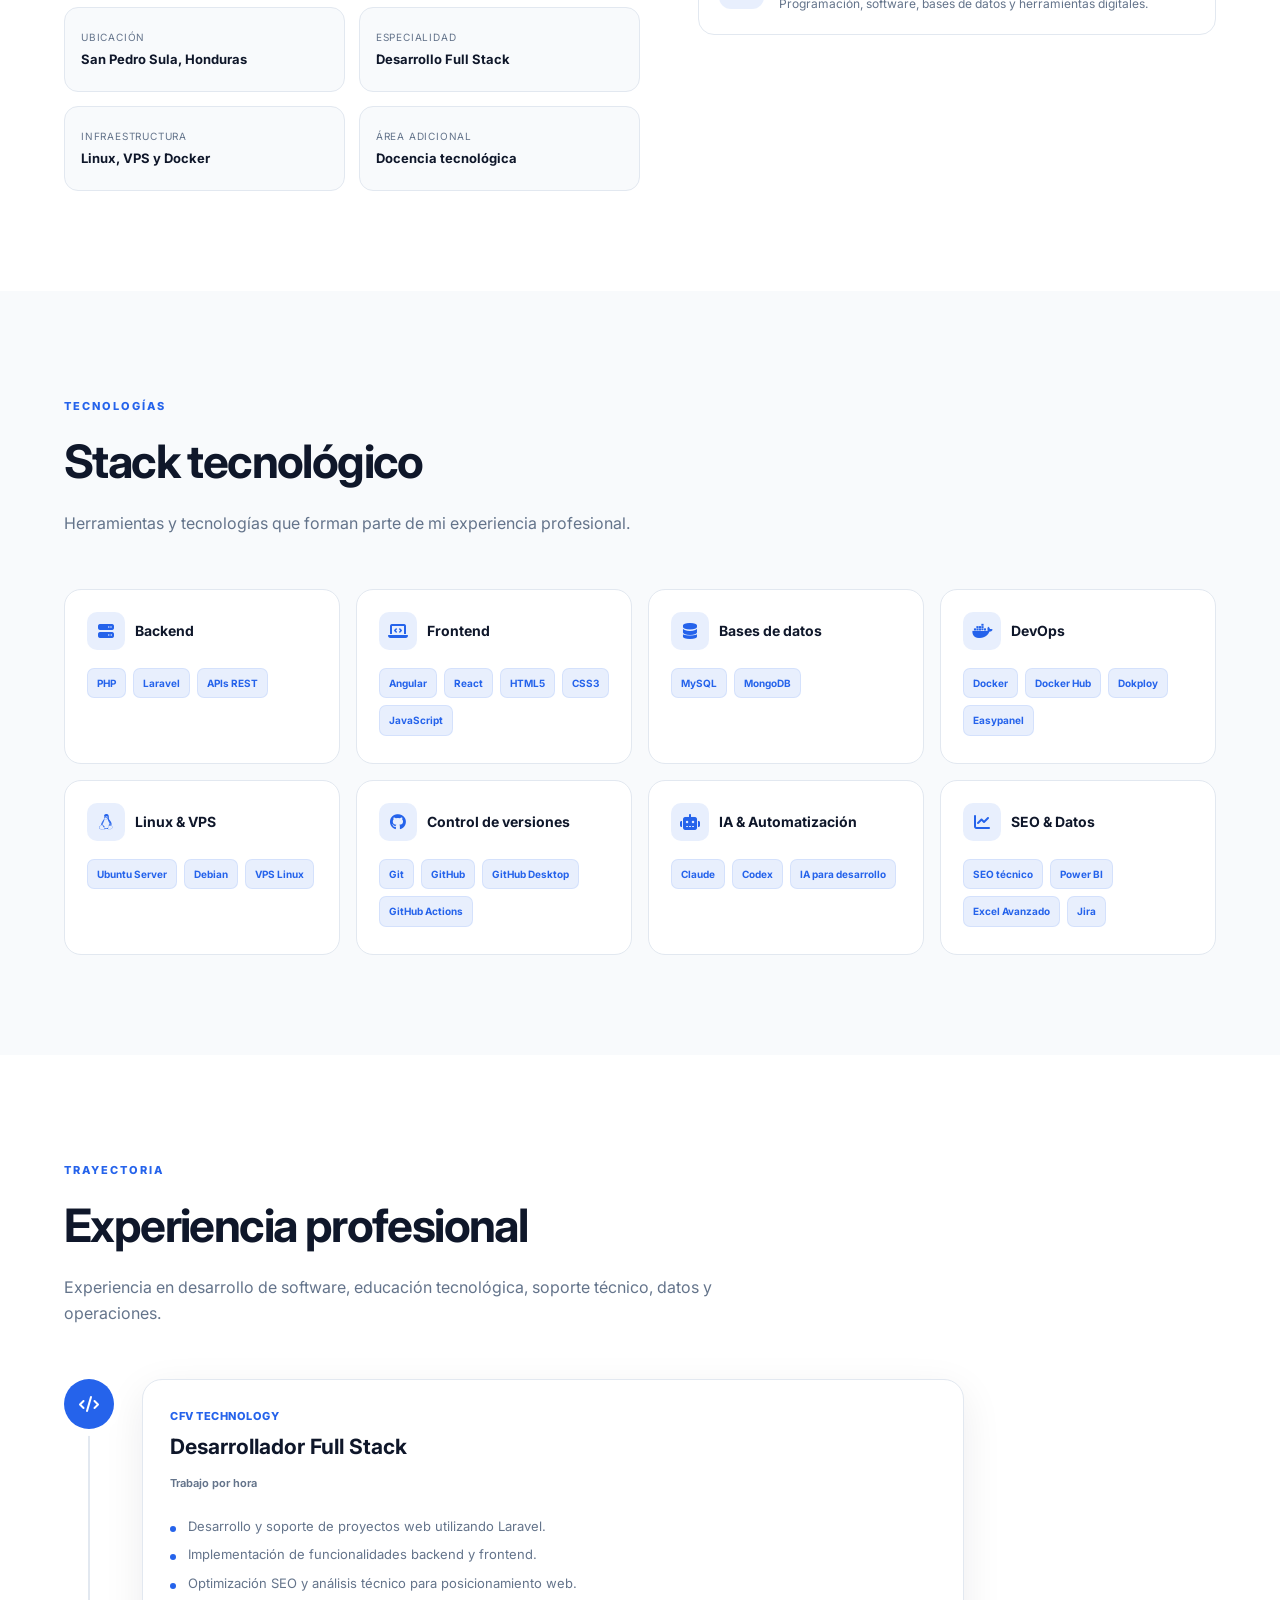
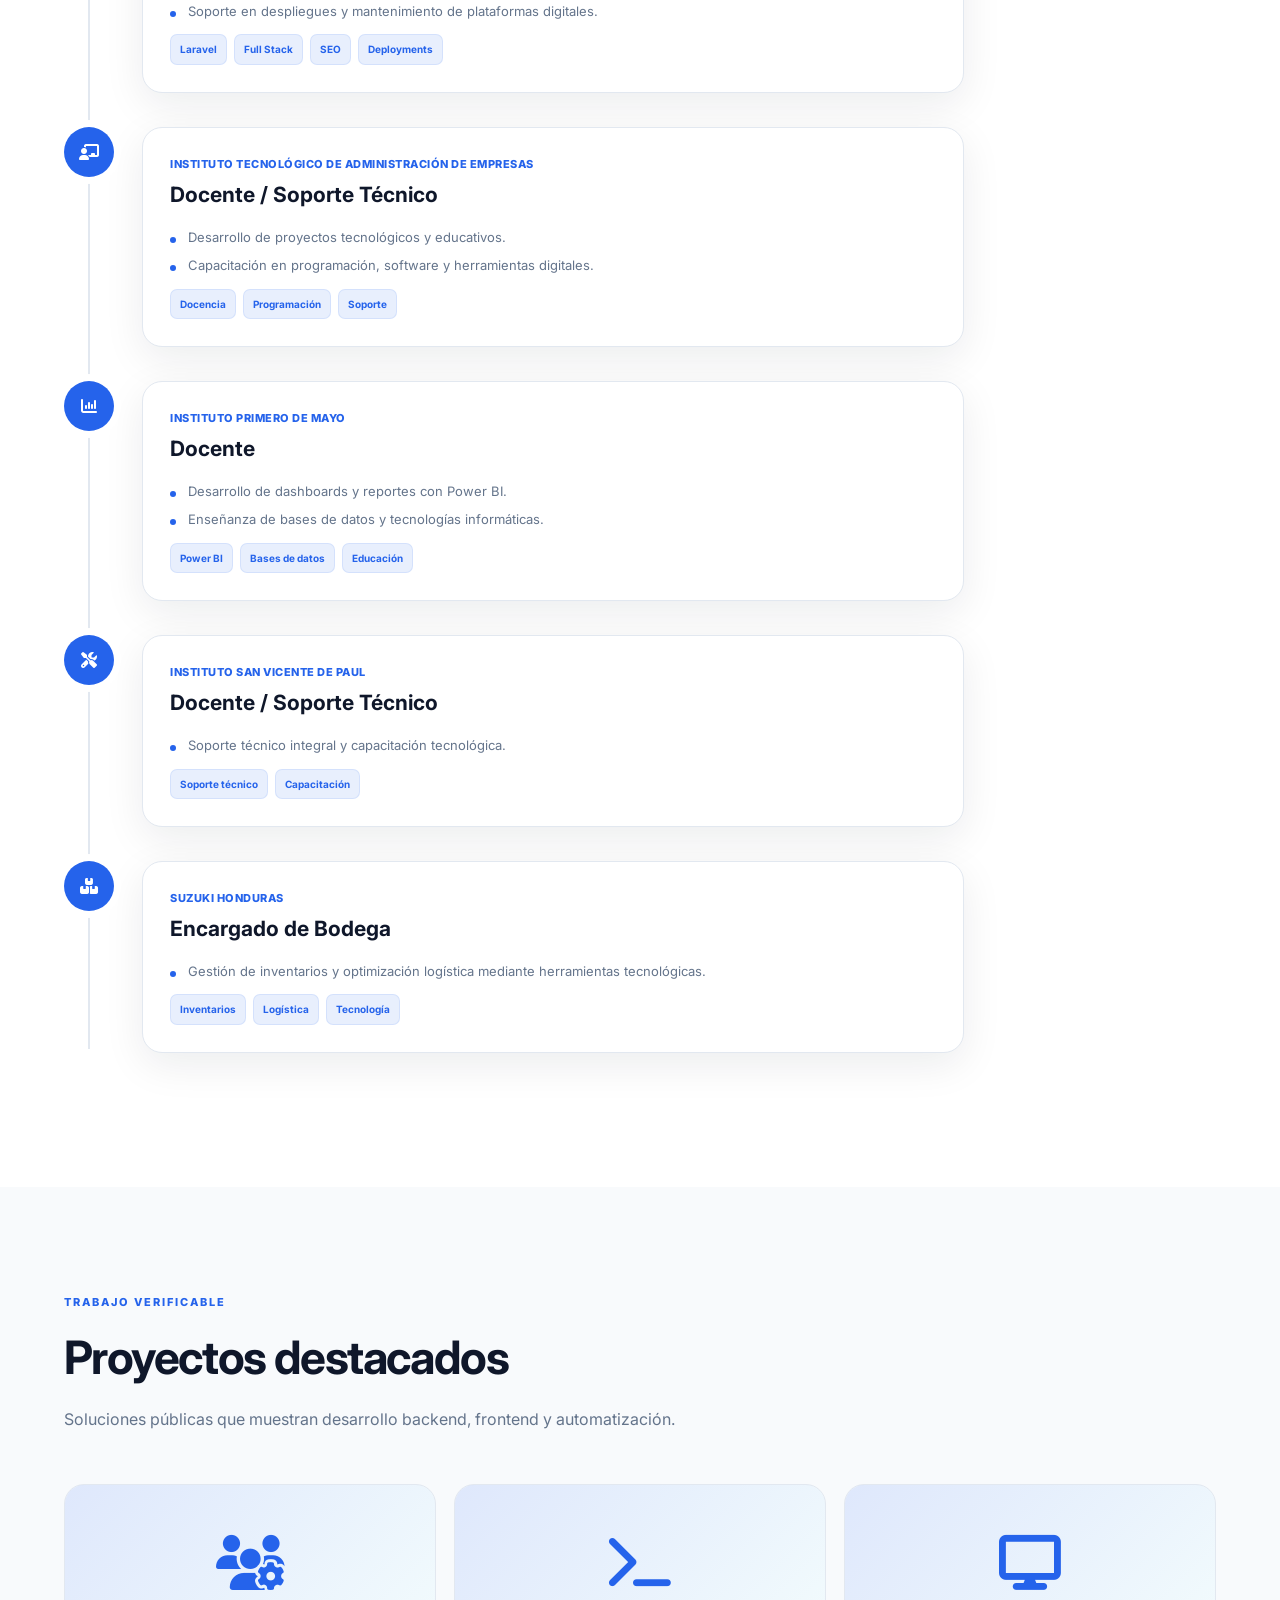
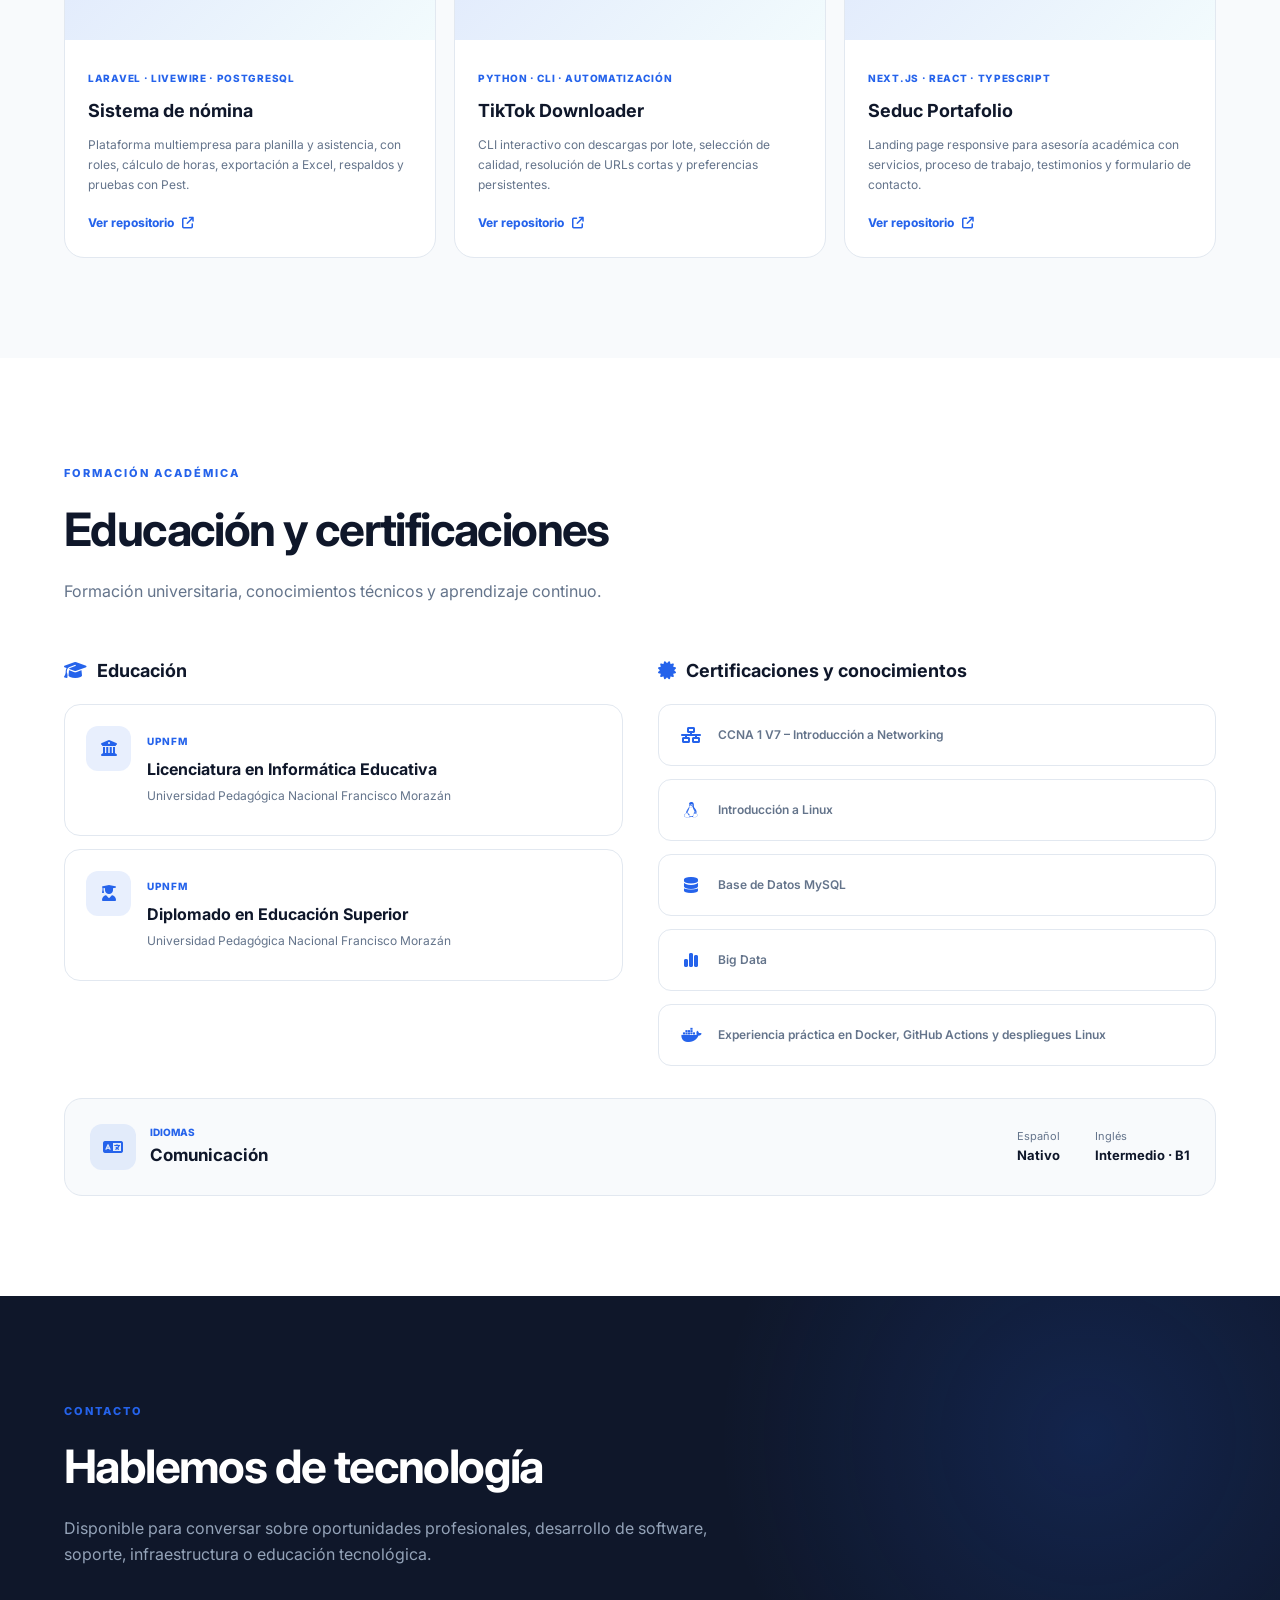
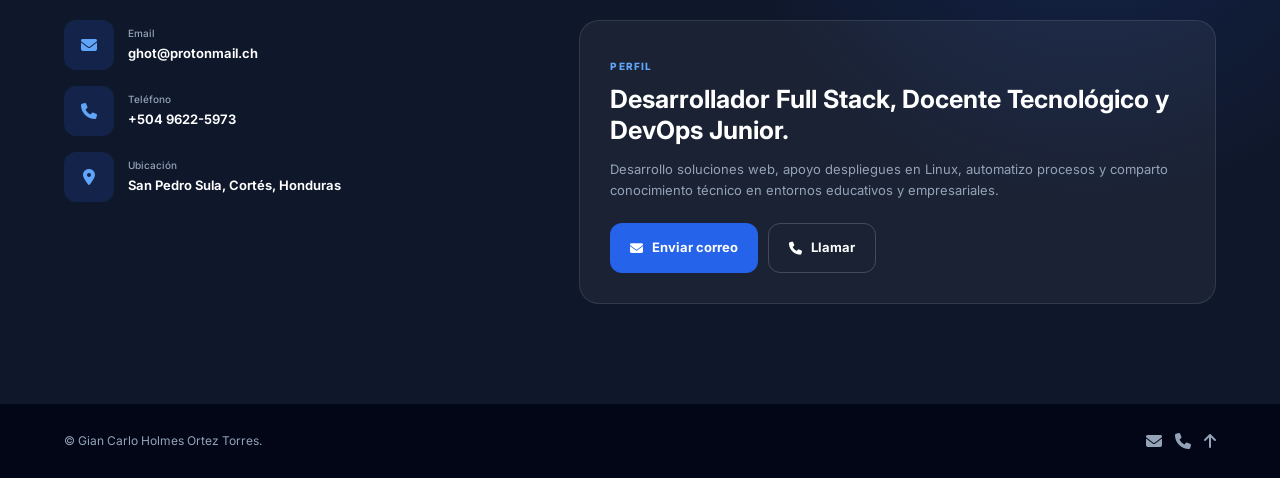
==== commit 9c0c059a: "Merge pull request #8 from M3rsy/agent/social-responsive-assets Optimiza recursos visuales y portada" ====
--- a/index.html
+++ b/index.html
@@ -20,7 +20,11 @@
     <meta property="og:title" content="Gian Carlo Holmes | Full Stack Developer">
     <meta property="og:description"
           content="Desarrollador Full Stack, docente tecnológico y profesional DevOps con experiencia en Linux, VPS y automatización.">
-    <meta property="og:image" content="https://m3rsy.github.io/assets/img/perfil.webp">
+    <meta property="og:image" content="https://m3rsy.github.io/assets/img/social-preview.webp">
+    <meta property="og:image:width" content="1200">
+    <meta property="og:image:height" content="630">
+    <meta property="og:image:alt"
+          content="Gian Carlo Holmes — Full Stack, Linux y DevOps">
     <meta property="profile:first_name" content="Gian Carlo">
     <meta property="profile:last_name" content="Holmes Ortez Torres">
 
@@ -28,7 +32,9 @@
     <meta name="twitter:title" content="Gian Carlo Holmes | Full Stack Developer">
     <meta name="twitter:description"
           content="Desarrollo Full Stack, educación tecnológica, Linux y DevOps.">
-    <meta name="twitter:image" content="https://m3rsy.github.io/assets/img/perfil.webp">
+    <meta name="twitter:image" content="https://m3rsy.github.io/assets/img/social-preview.webp">
+    <meta name="twitter:image:alt"
+          content="Gian Carlo Holmes — Full Stack, Linux y DevOps">
 
     <title>Gian Carlo Holmes | Full Stack Developer</title>
 
@@ -194,11 +200,15 @@
             <div class="image-decoration"></div>
 
             <picture>
-                <source srcset="assets/img/perfil.webp" type="image/webp">
-                <img src="assets/img/perfil.jpg"
-                     width="2316"
-                     height="3088"
+                <source type="image/webp"
+                        srcset="assets/img/perfil-480.webp 480w,
+                                assets/img/perfil-800.webp 800w"
+                        sizes="(max-width: 650px) 90vw, 405px">
+                <img src="assets/img/perfil-800.jpg"
+                     width="800"
+                     height="1067"
                      fetchpriority="high"
+                     decoding="async"
                      alt="Gian Carlo Holmes Ortez Torres">
             </picture>
 
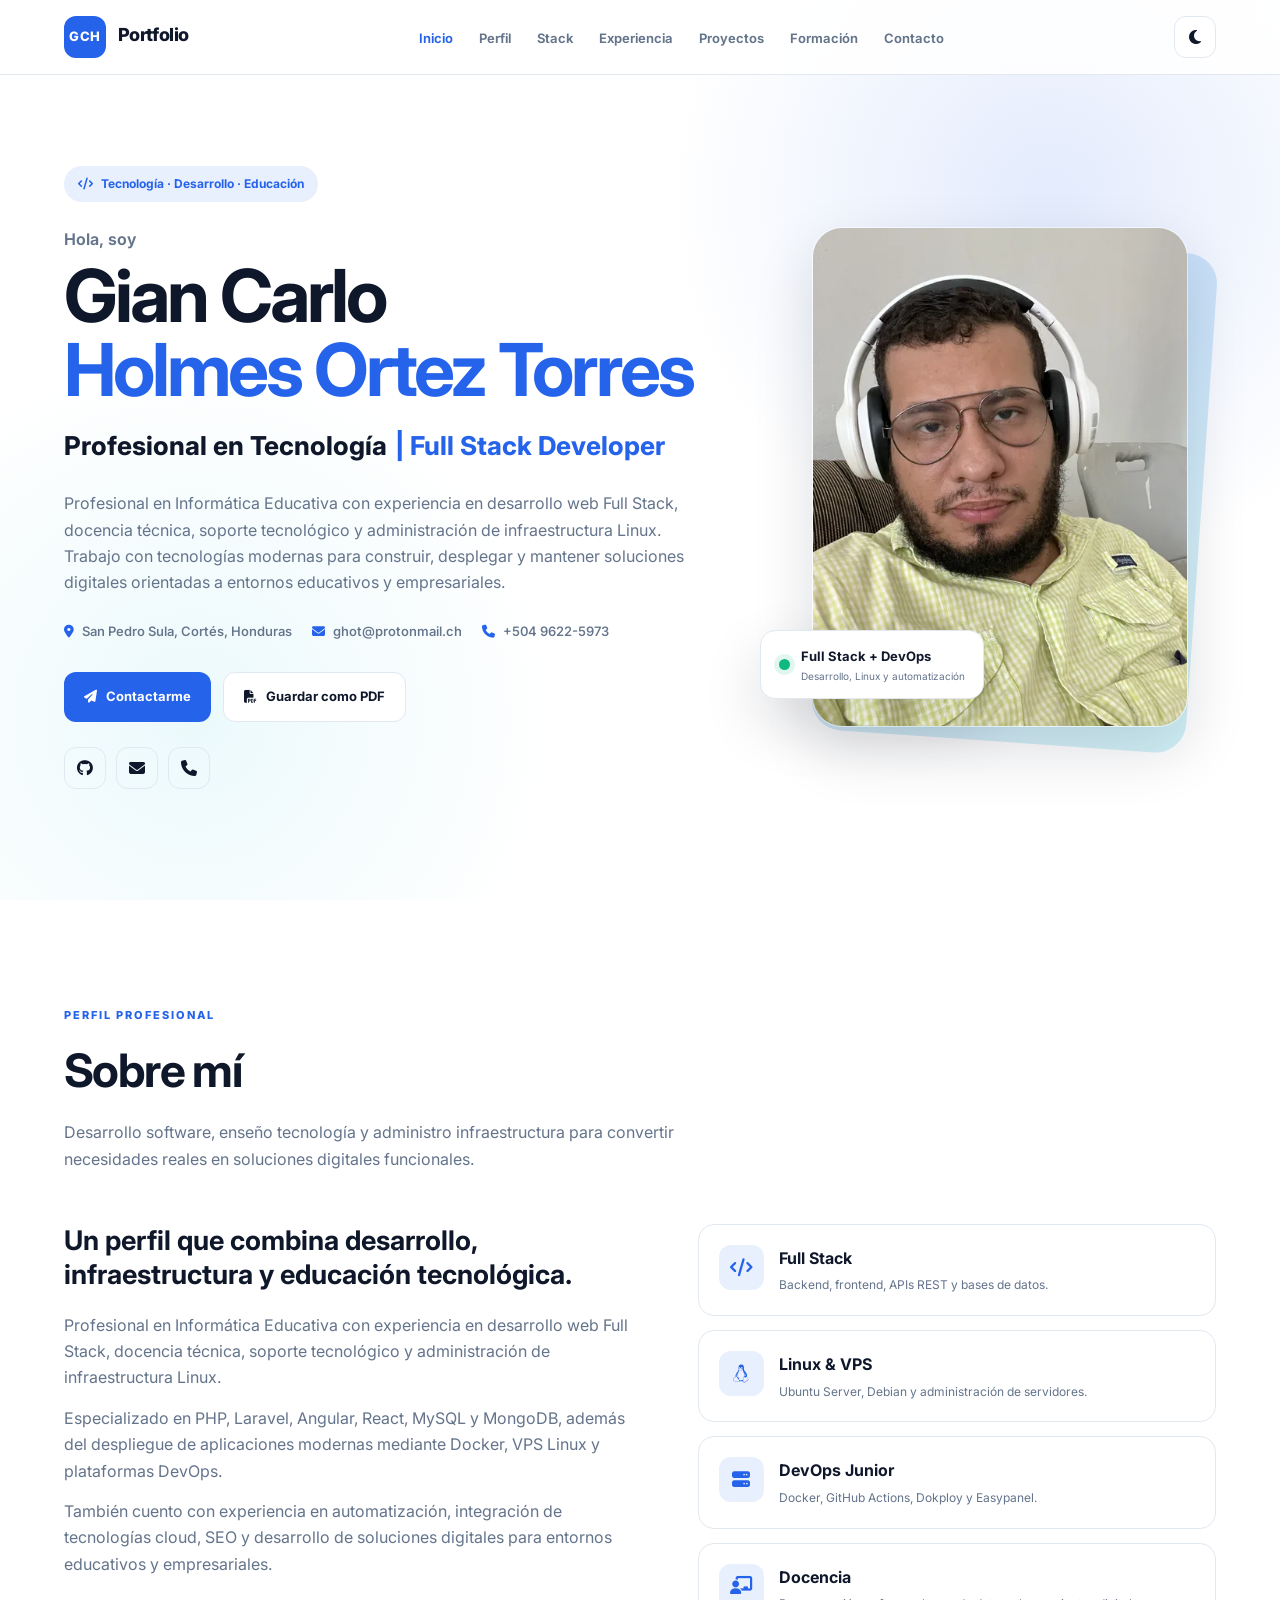
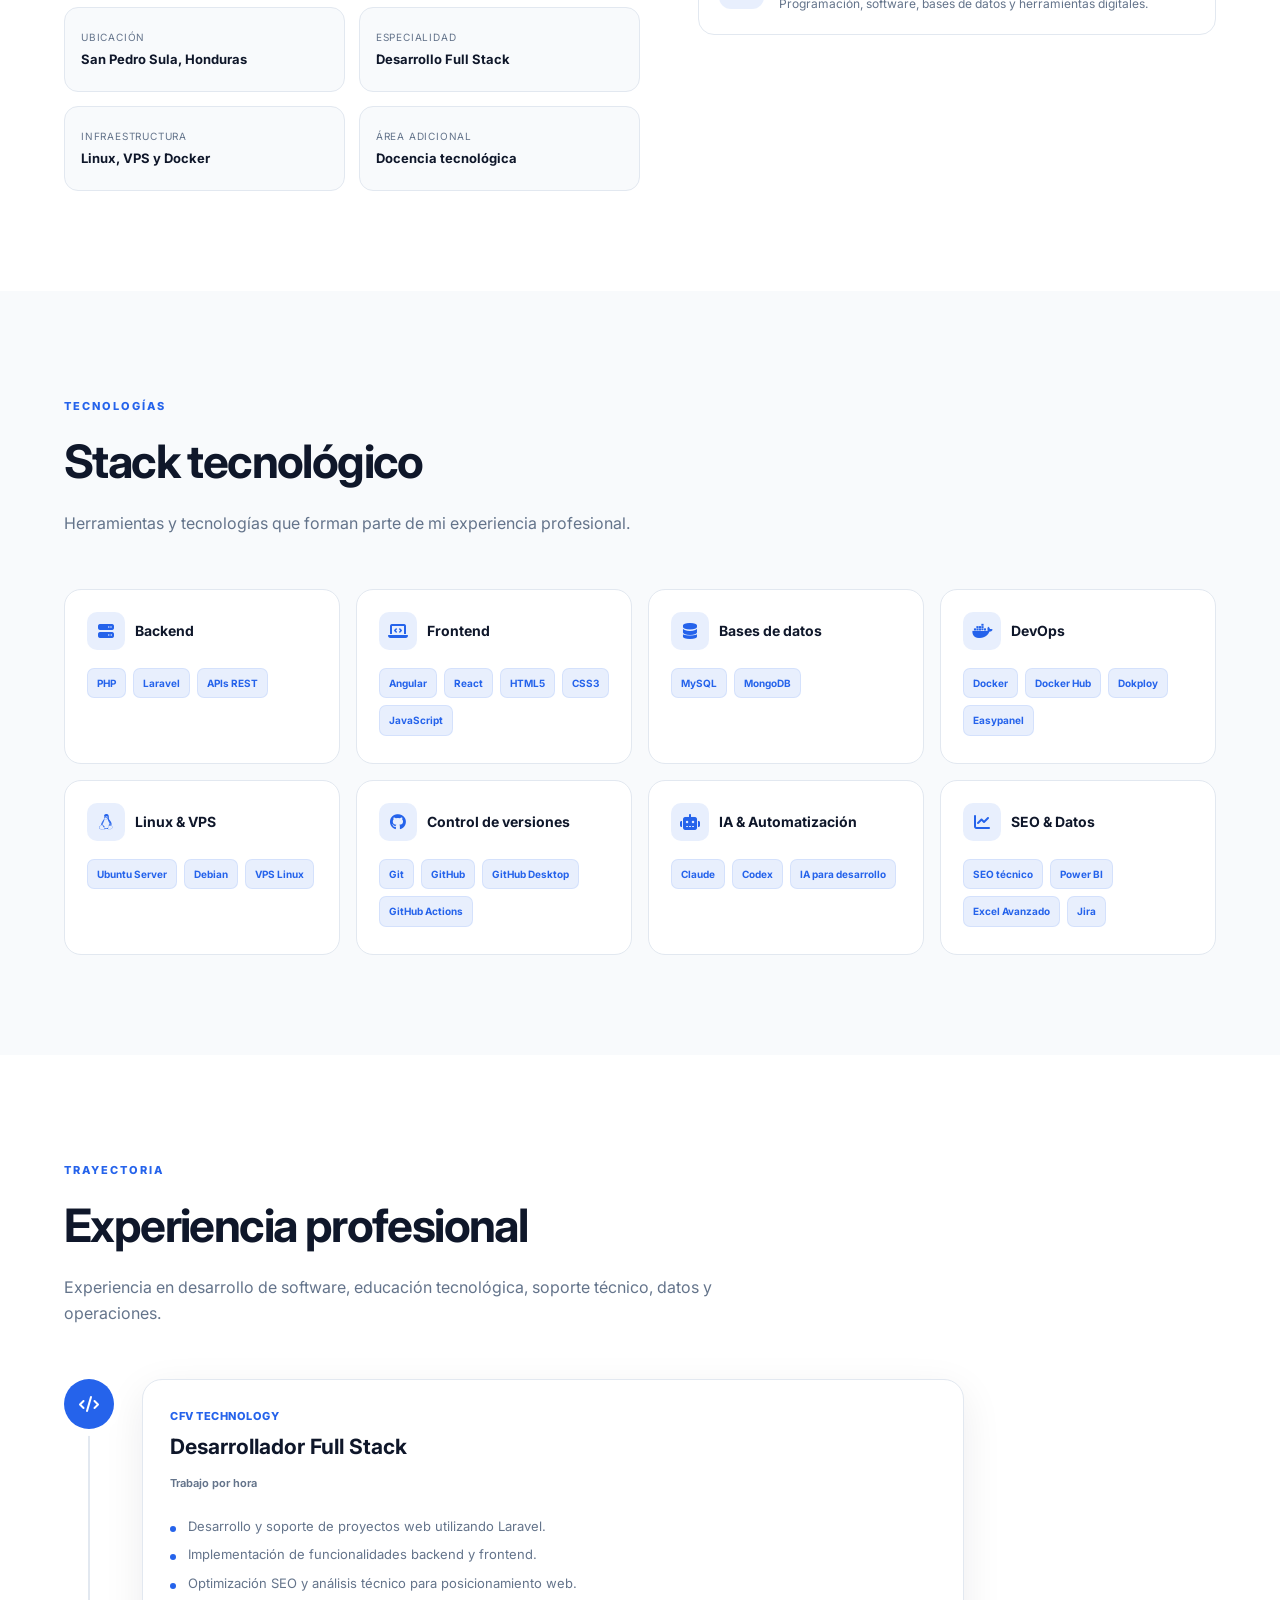
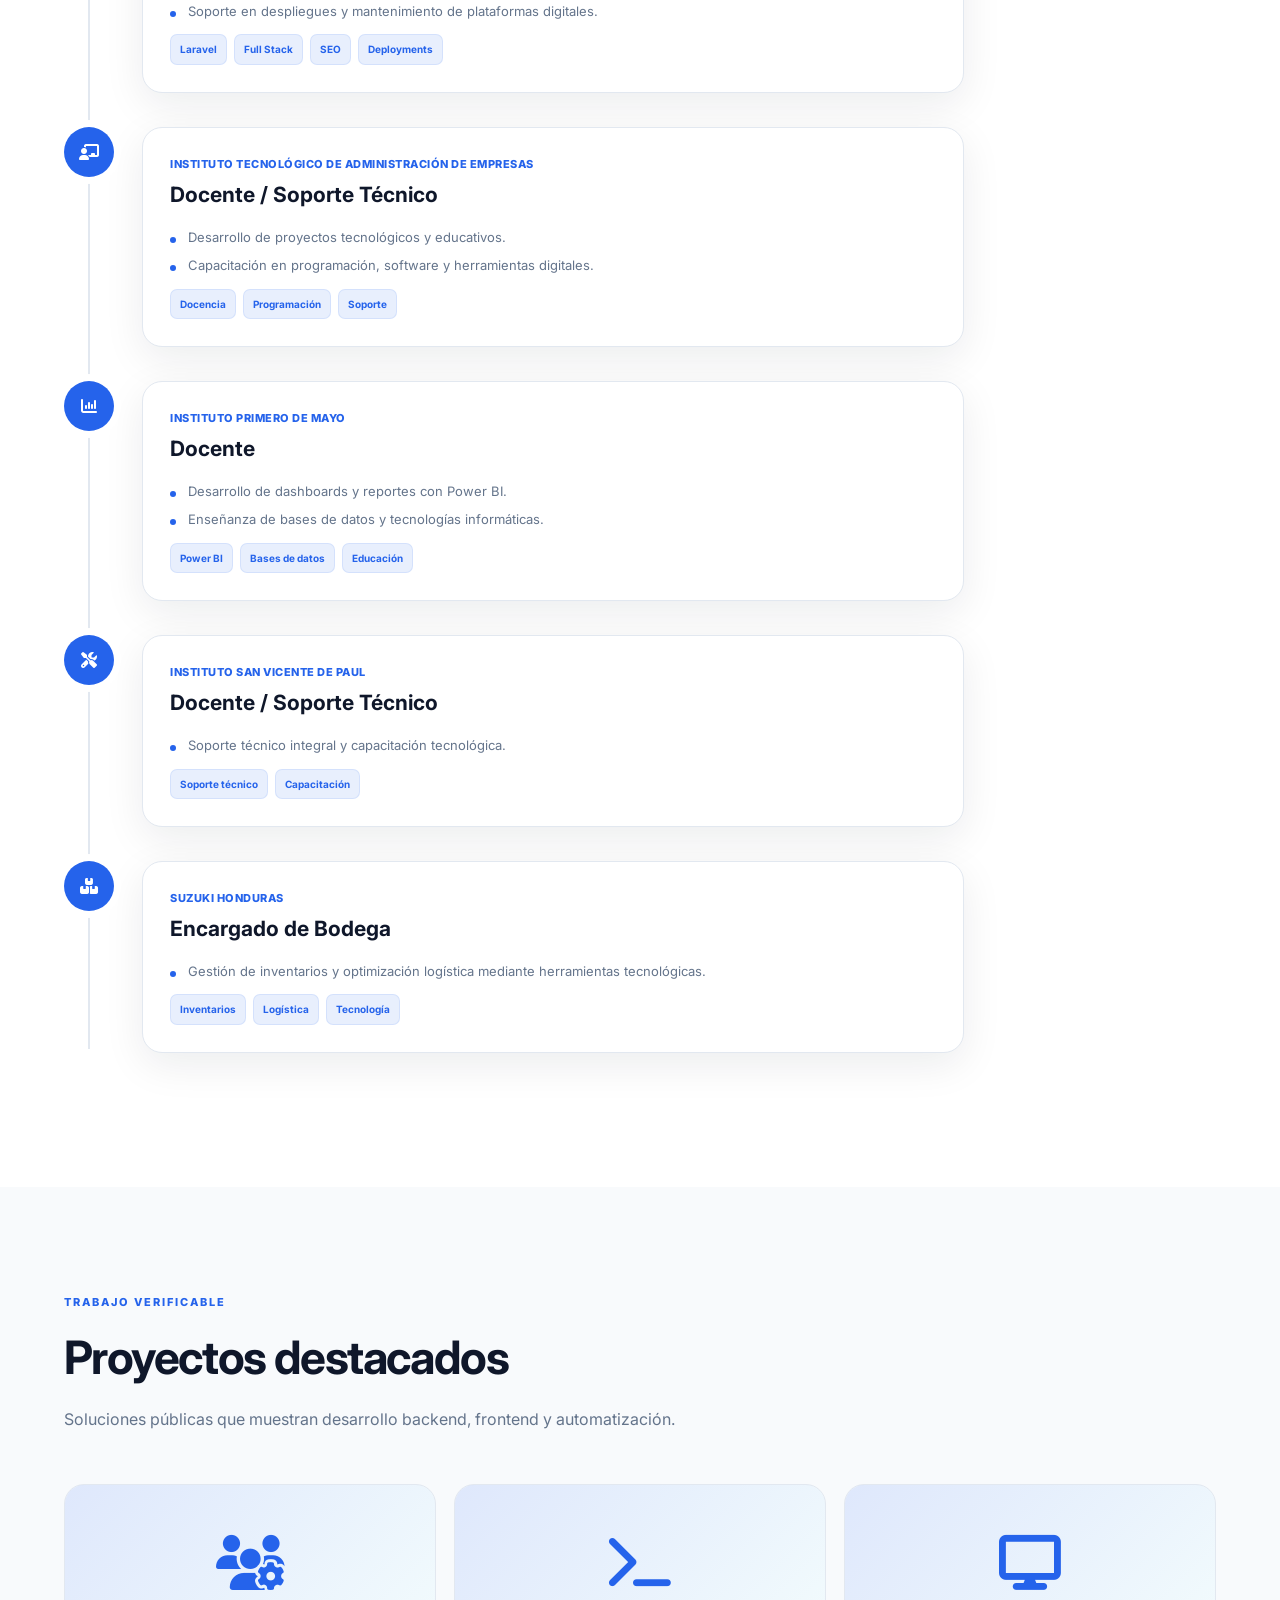
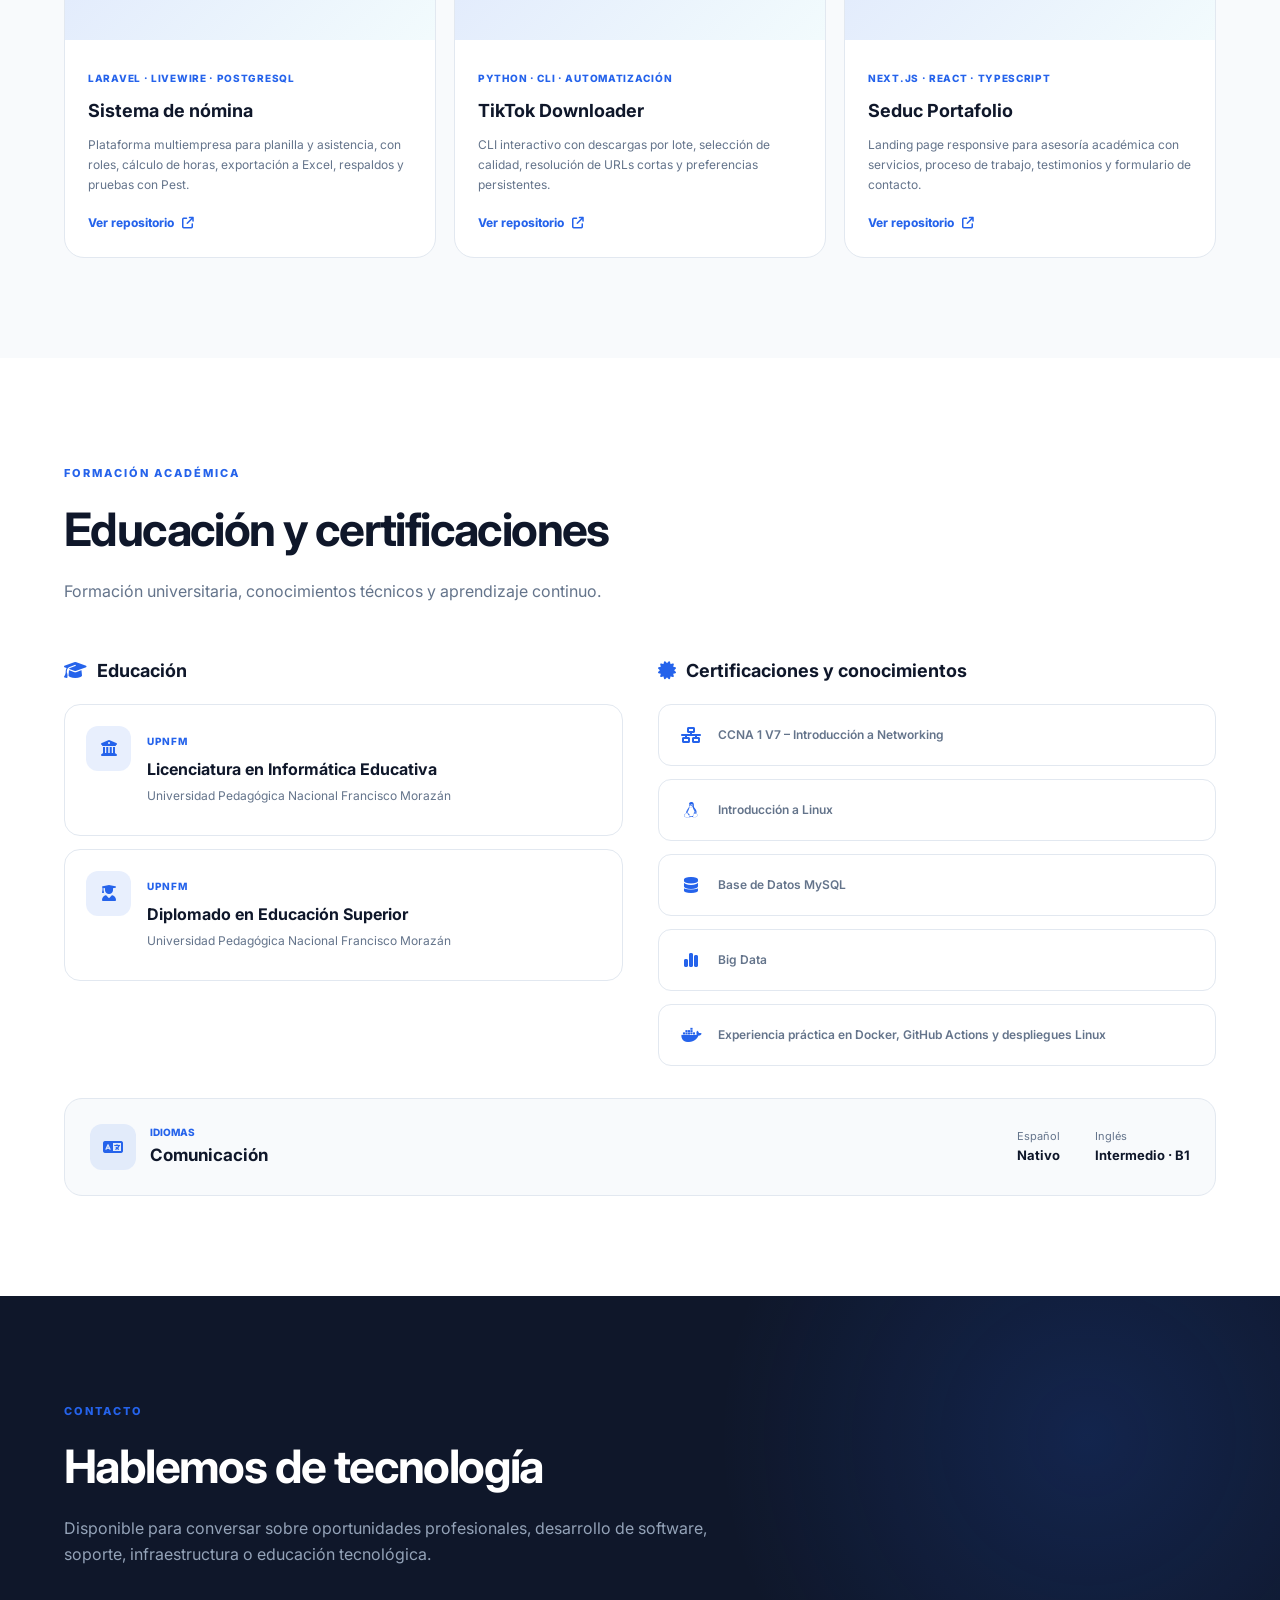
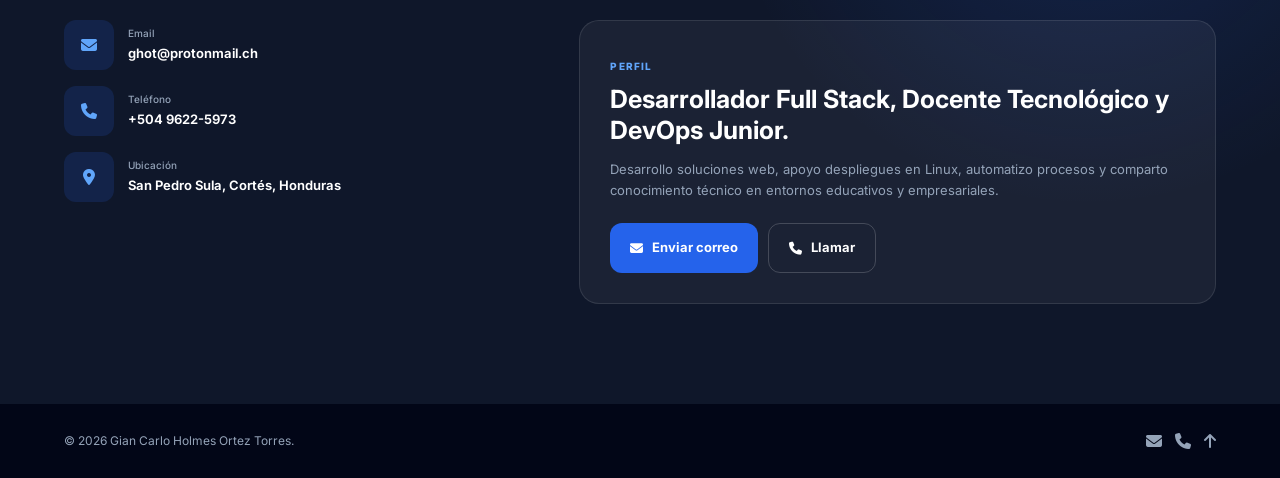
==== commit 0194f1a2: "Merge pull request #10 from M3rsy/agent/quality-automation Automatiza validación y auditorías" ====
--- a/index.html
+++ b/index.html
@@ -9,6 +9,8 @@
 
     <meta name="author"
           content="Gian Carlo Holmes Ortez Torres">
+    <meta name="robots" content="index, follow, max-image-preview:large">
+    <meta name="referrer" content="strict-origin-when-cross-origin">
 
     <link rel="canonical" href="https://m3rsy.github.io/">
     <link rel="icon" href="assets/img/perfil.webp" type="image/webp">
@@ -84,14 +86,14 @@
         </a>
 
         <button class="menu-toggle"
-                id="menuToggle"
+                id="menu-toggle"
                 aria-label="Abrir menú"
-                aria-controls="navMenu"
+                aria-controls="nav-menu"
                 aria-expanded="false">
             <i class="fa-solid fa-bars"></i>
         </button>
 
-        <ul class="nav-menu" id="navMenu">
+        <ul class="nav-menu" id="nav-menu">
             <li><a href="#inicio" class="nav-link">Inicio</a></li>
             <li><a href="#perfil" class="nav-link">Perfil</a></li>
             <li><a href="#stack" class="nav-link">Stack</a></li>
@@ -102,7 +104,7 @@
         </ul>
 
         <button class="theme-toggle"
-                id="themeToggle"
+                id="theme-toggle"
                 aria-label="Activar tema oscuro"
                 aria-pressed="false">
             <i class="fa-solid fa-moon"></i>
@@ -168,7 +170,7 @@
                     Contactarme
                 </a>
 
-                <button class="btn btn-secondary" id="printCV">
+                <button class="btn btn-secondary" id="print-cv">
                     <i class="fa-solid fa-file-pdf"></i>
                     Guardar como PDF
                 </button>
@@ -897,7 +899,7 @@
     <div class="container footer-content">
 
         <p>
-            © <span id="currentYear"></span>
+            © <span id="current-year"></span>
             Gian Carlo Holmes Ortez Torres.
         </p>
 
@@ -919,7 +921,7 @@
 </footer>
 
 
-<button id="scrollTop"
+<button id="scroll-top"
         class="scroll-top"
         aria-label="Volver arriba">
     <i class="fa-solid fa-arrow-up"></i>
--- a/css/styles.css
+++ b/css/styles.css
@@ -132,6 +132,59 @@
 .container {
     width: min(1160px, 90%);
     margin-inline: auto;
+}
+
+
+/* ==============================================
+   ERROR PAGE
+============================================== */
+
+.error-page {
+    min-height: 100vh;
+
+    display: grid;
+    place-items: center;
+
+    padding: 40px 0;
+
+    text-align: center;
+
+    background:
+        radial-gradient(
+            circle at 50% 20%,
+            var(--primary-soft),
+            transparent 42%
+        ),
+        var(--background);
+}
+
+
+.error-content {
+    max-width: 650px;
+}
+
+
+.error-code {
+    display: block;
+
+    color: var(--primary);
+
+    font-size: clamp(80px, 20vw, 180px);
+    font-weight: 800;
+    line-height: 0.9;
+}
+
+
+.error-content h1 {
+    margin: 24px 0 12px;
+    font-size: clamp(30px, 5vw, 48px);
+}
+
+
+.error-content p {
+    margin: 0 auto 28px;
+
+    color: var(--text-secondary);
 }
 
 
